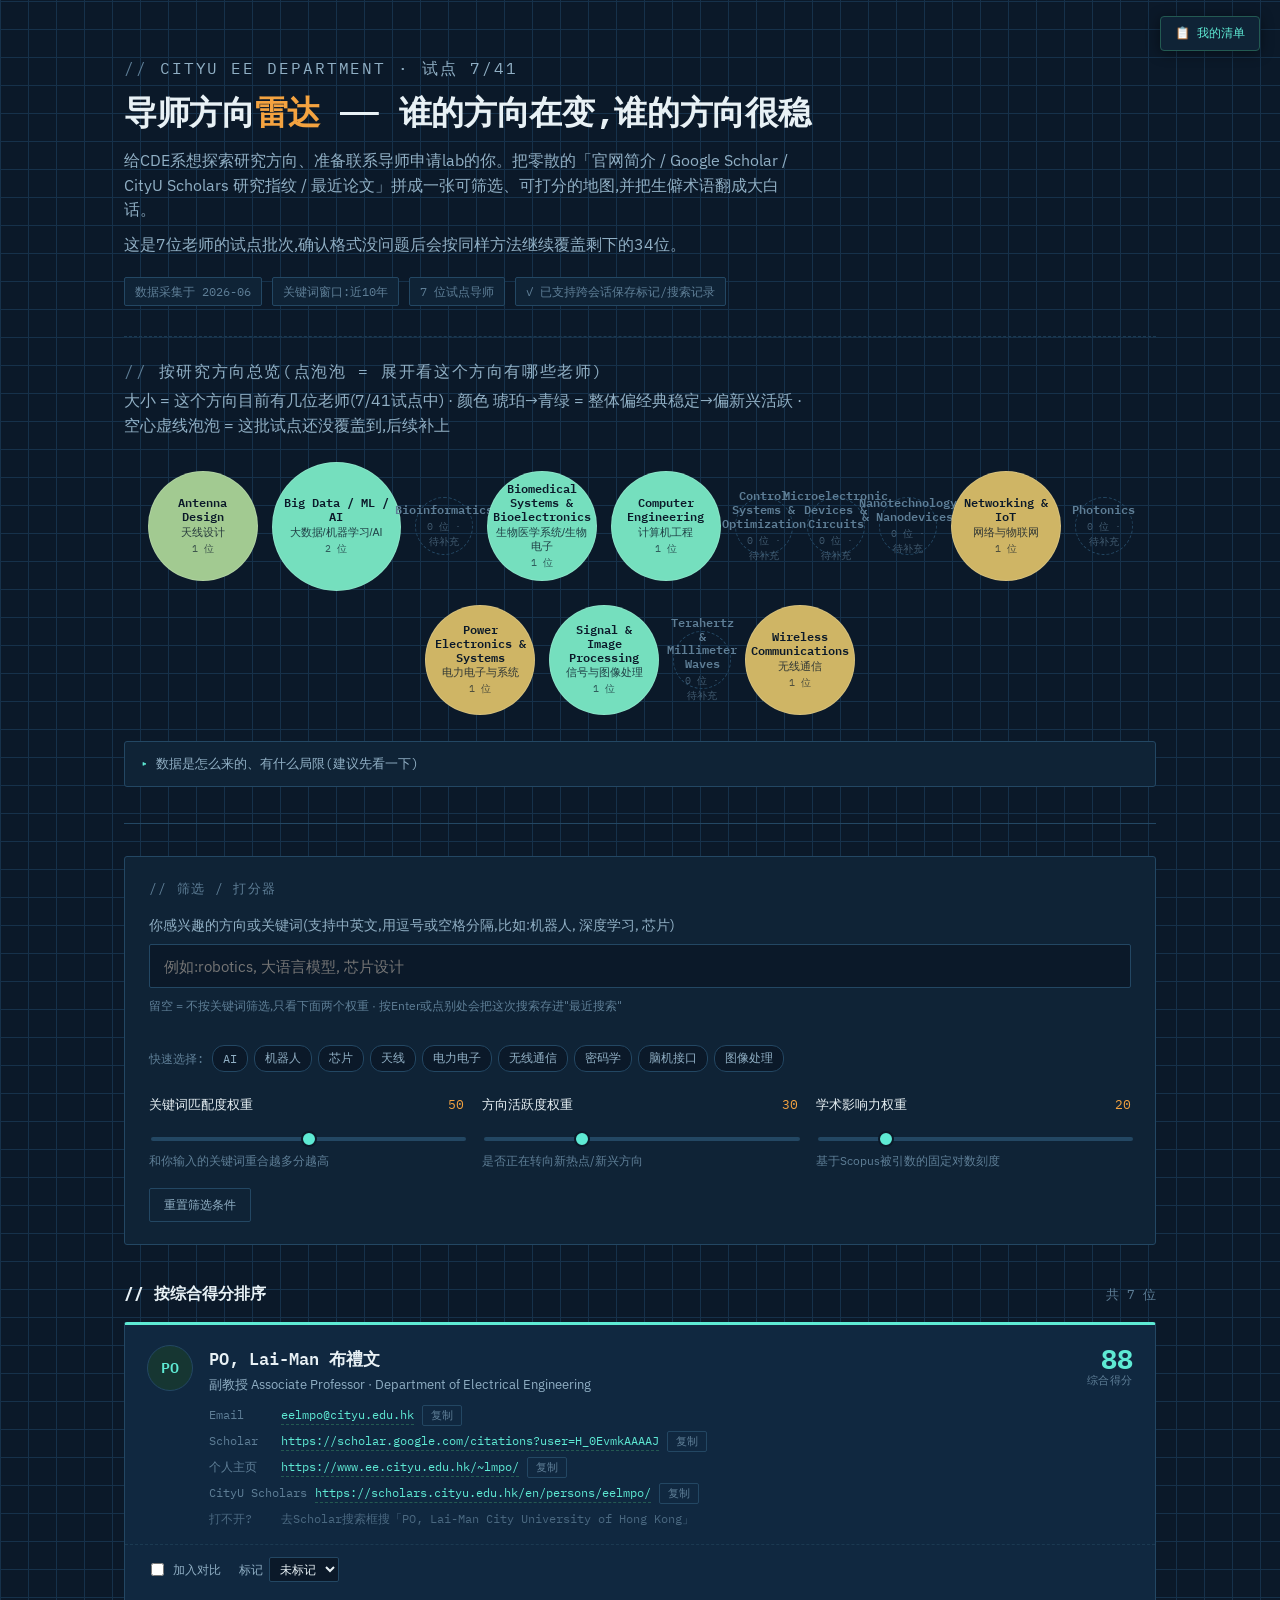
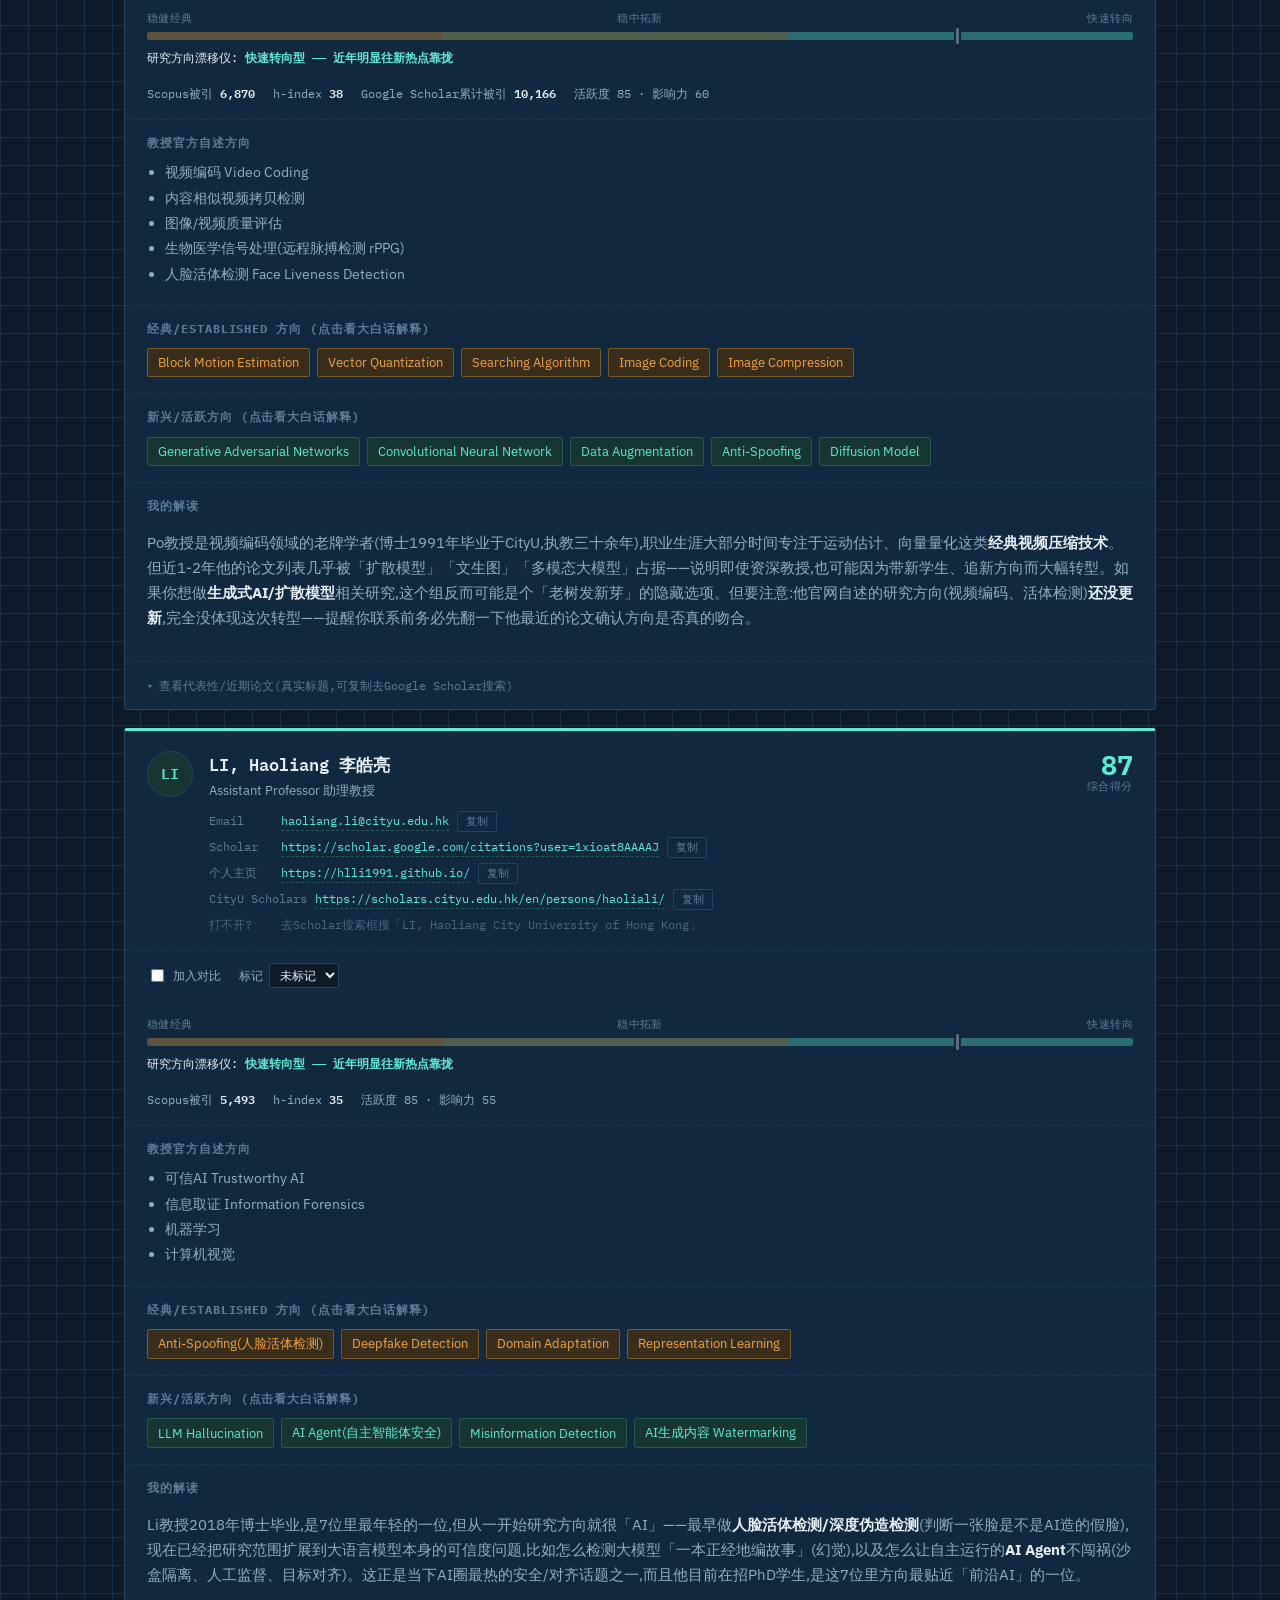
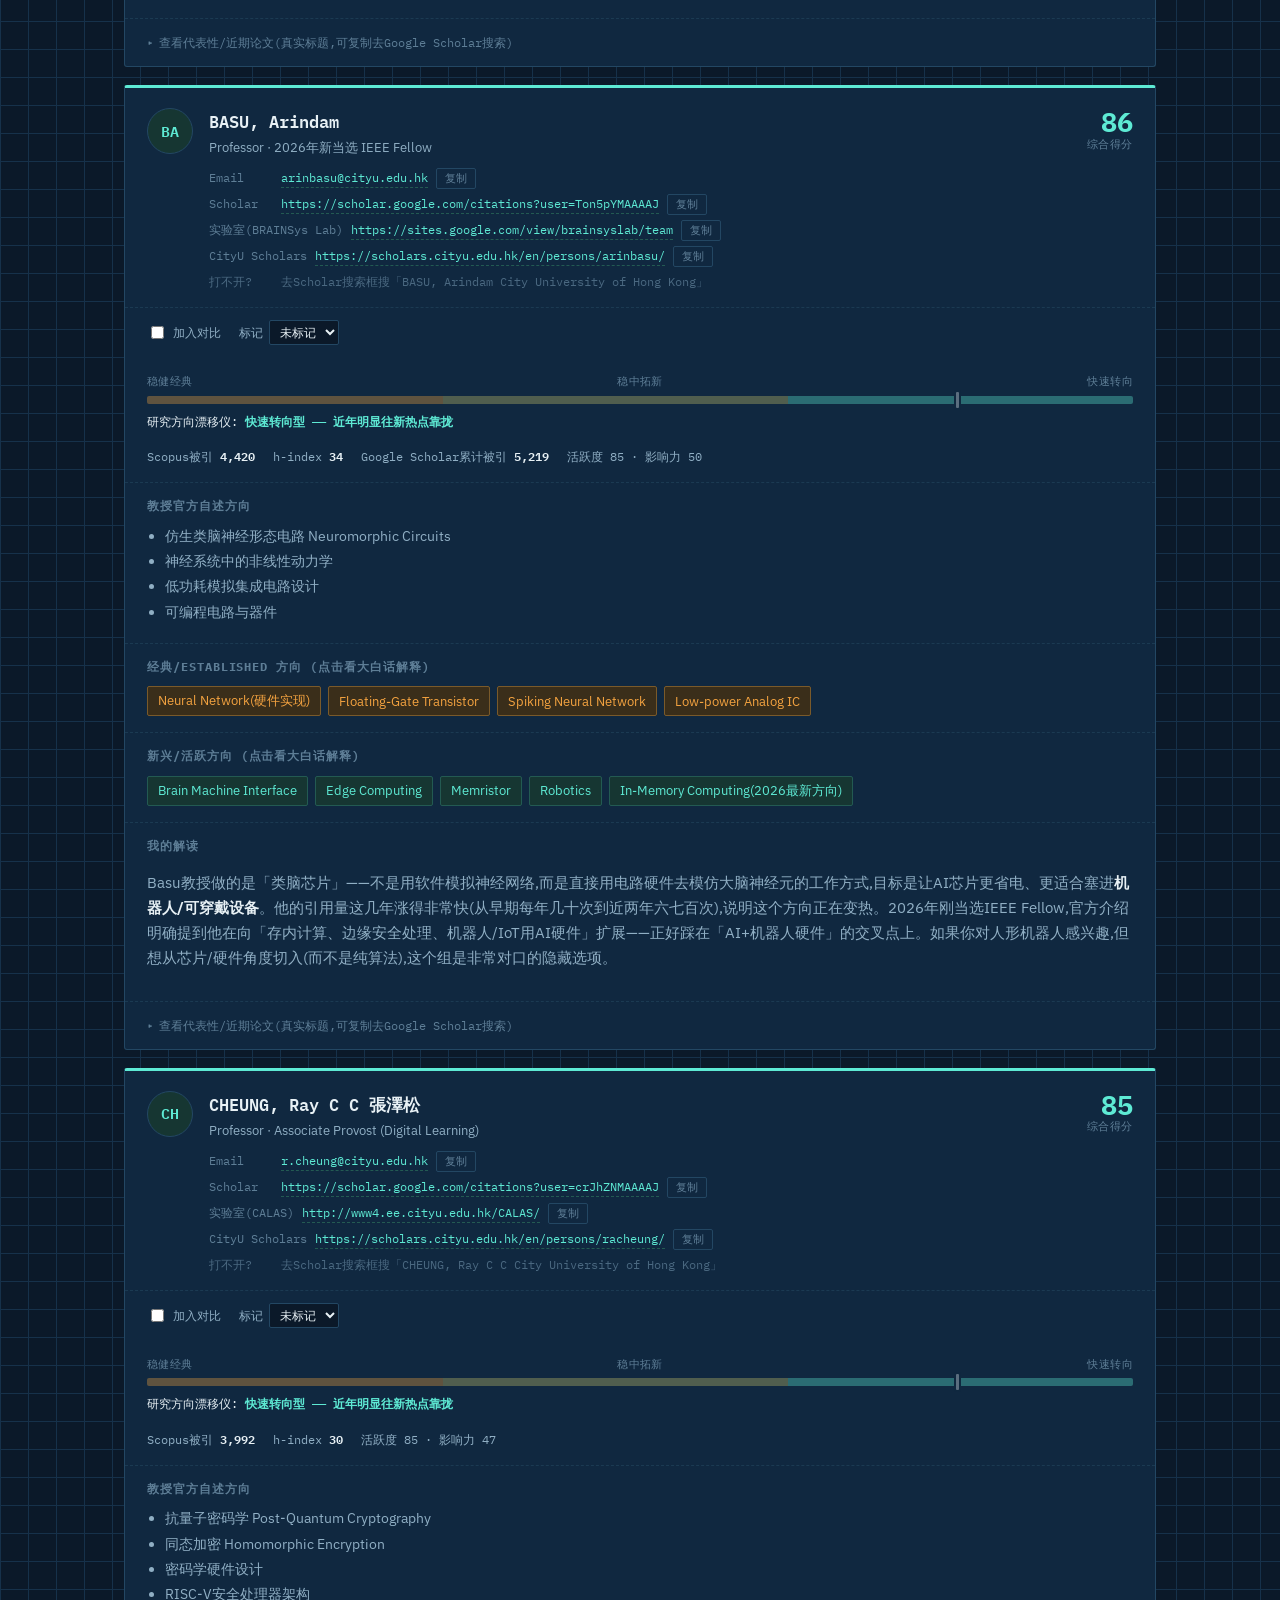
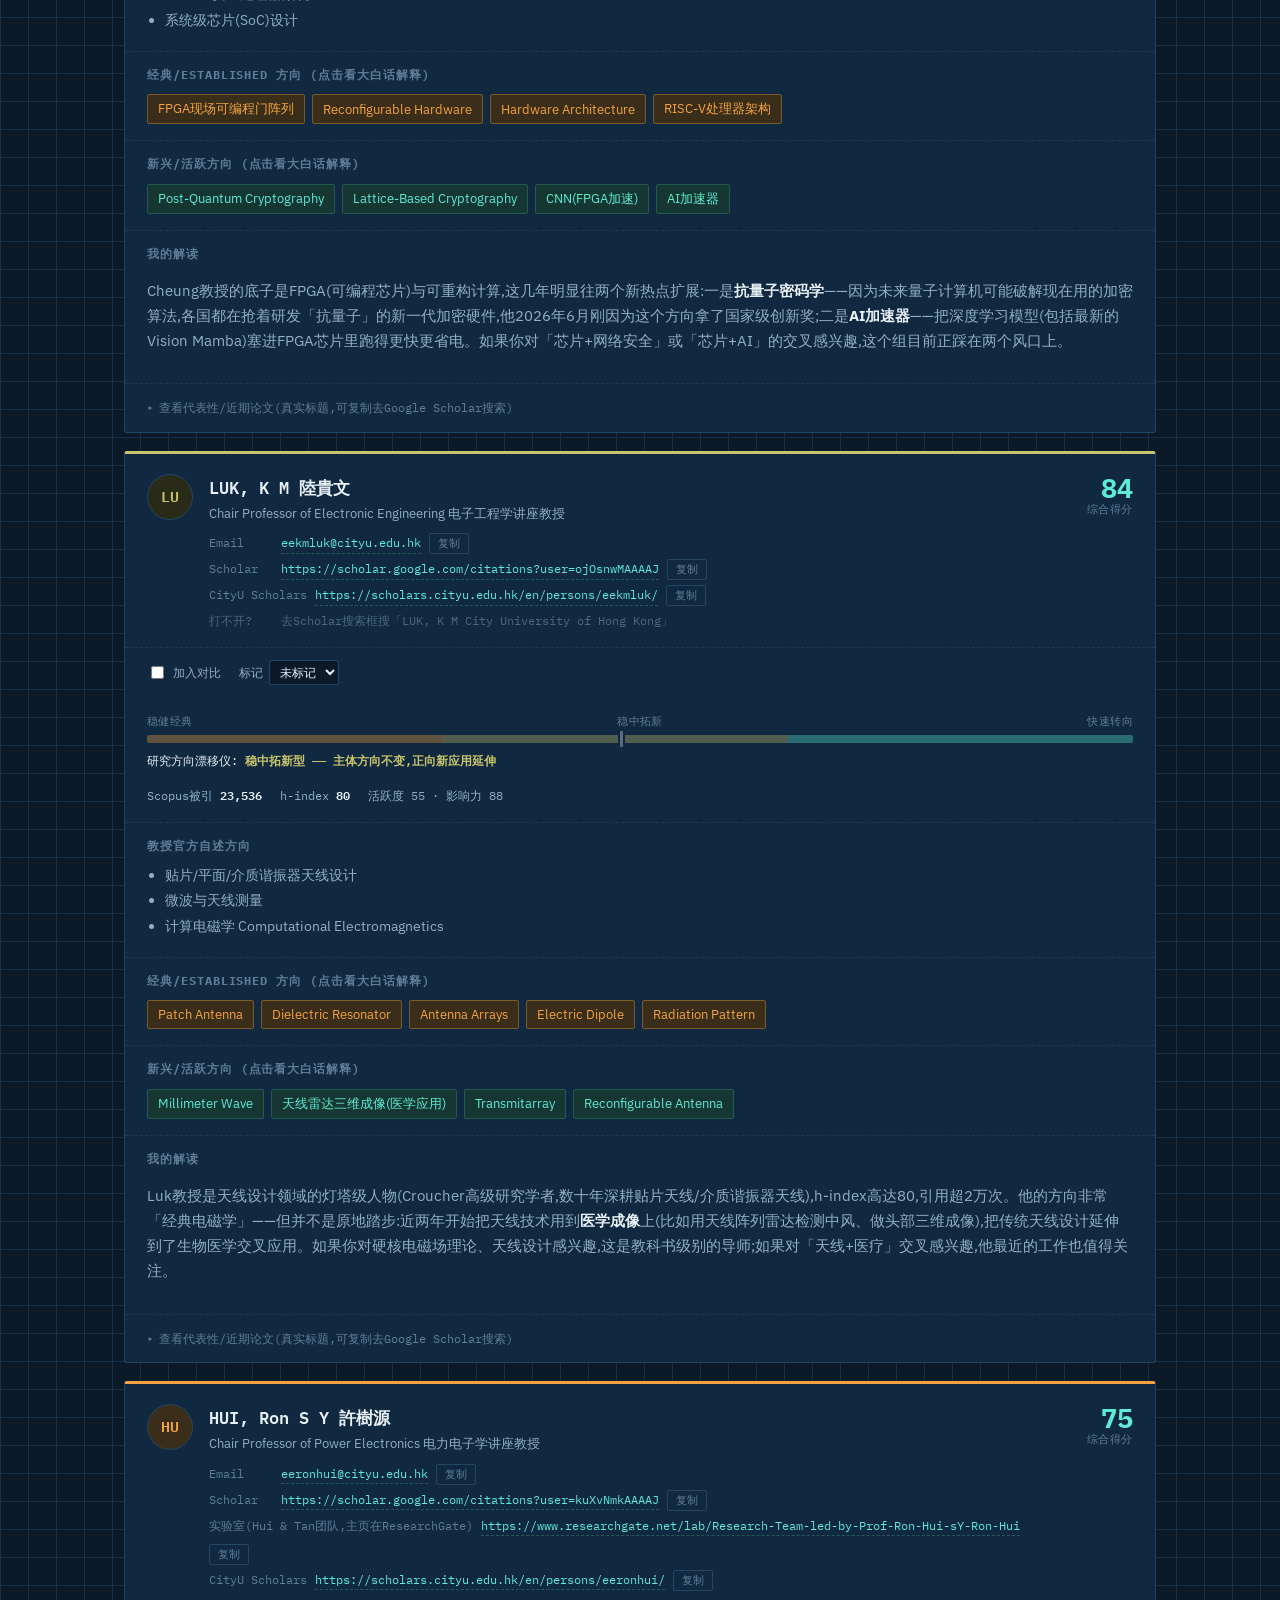
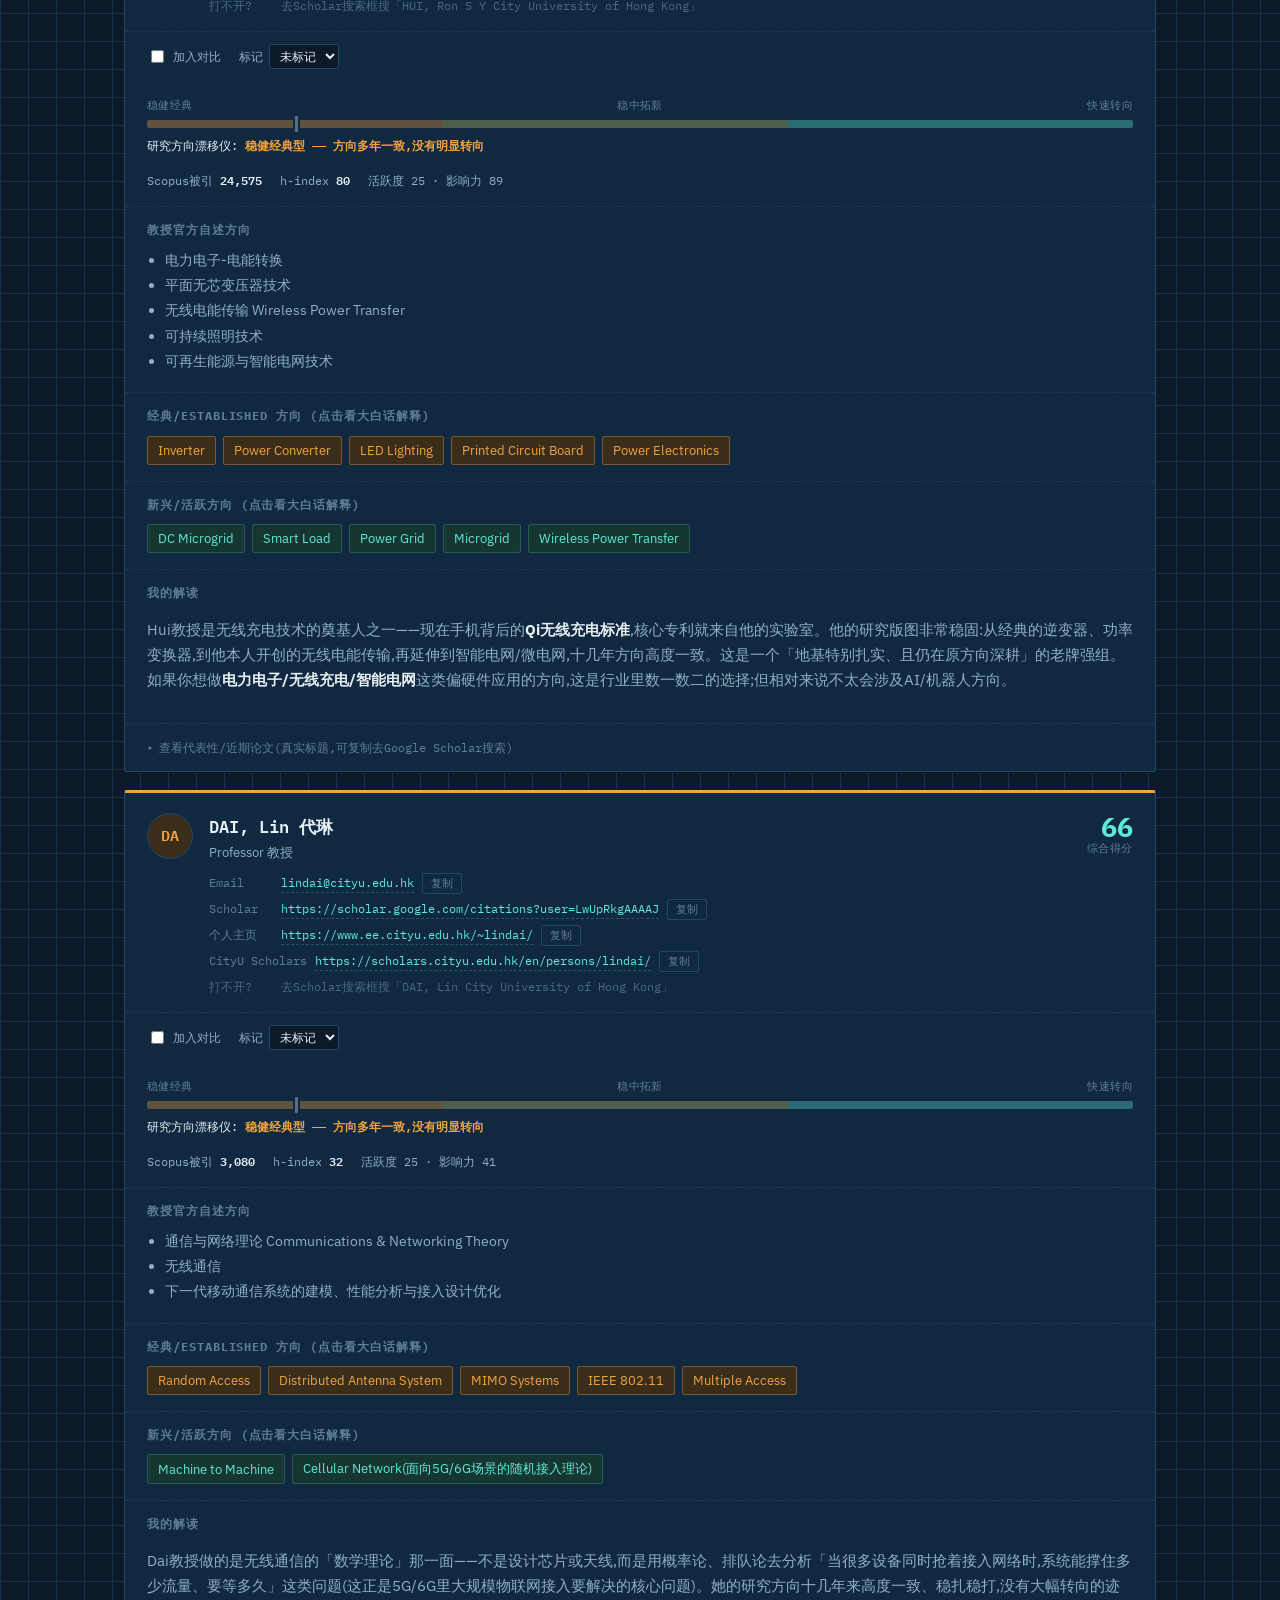
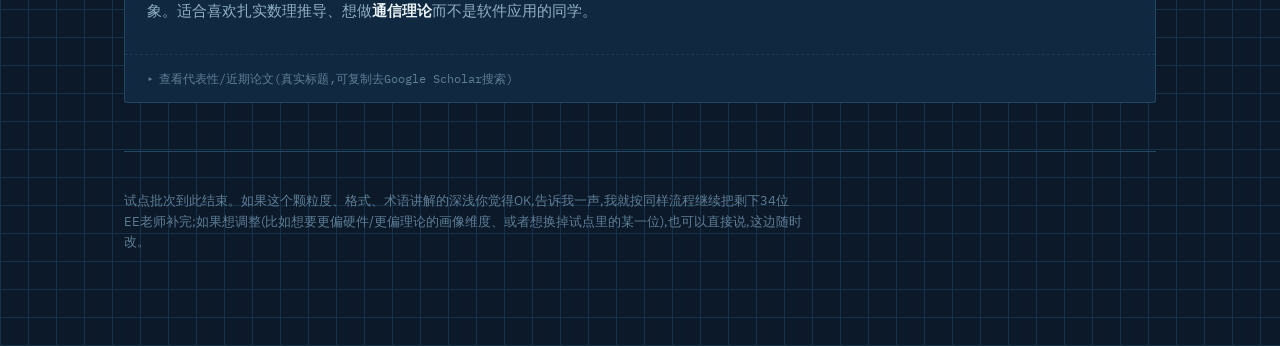
==== index.html @ 9981dcbc "Initial commit: Phase 1 - CDE Mentor Navigator Co-authored-by: Cursor <cursoragent@cursor.com>" ====
<!DOCTYPE html>
<html lang="zh-CN">
<head>
<meta charset="UTF-8">
<meta name="viewport" content="width=device-width, initial-scale=1.0">
<meta name="description" content="CityU EE 导师方向雷达 —— 帮CDE系学生筛选、对比、理解导师研究方向">
<title>CDE Mentor Navigator · CityU EE 导师方向雷达</title>
<link rel="preconnect" href="https://fonts.googleapis.com">
<link rel="preconnect" href="https://fonts.gstatic.com" crossorigin>
<link href="https://fonts.googleapis.com/css2?family=IBM+Plex+Mono:wght@400;500;600;700&family=IBM+Plex+Sans:wght@400;500;600;700&family=IBM+Plex+Sans+SC:wght@400;500;600;700&display=swap" rel="stylesheet">
<link rel="stylesheet" href="css/style.css">
</head>
<body>
<div class="wrap">

  <!-- HERO -->
  <div class="hero">
    <p class="eyebrow">CityU EE Department · 试点 7/41</p>
    <h1>导师方向<span class="accent">雷达</span> —— 谁的方向在变,谁的方向很稳</h1>
    <p>给CDE系想探索研究方向、准备联系导师申请lab的你。把零散的「官网简介 / Google Scholar / CityU Scholars 研究指纹 / 最近论文」拼成一张可筛选、可打分的地图,并把生僻术语翻成大白话。</p>
    <p>这是7位老师的试点批次,确认格式没问题后会按同样方法继续覆盖剩下的34位。</p>
    <div class="hero-meta">
      <span class="pill">数据采集于 2026-06</span>
      <span class="pill">关键词窗口:近10年</span>
      <span class="pill">7 位试点导师</span>
      <span class="pill" id="storageStatusNote">检测存储环境中…</span>
    </div>

    <!-- BUBBLE OVERVIEW -->
    <div class="bubble-section">
      <p class="panel-title" style="margin-bottom:4px;">按研究方向总览(点泡泡 = 展开看这个方向有哪些老师)</p>
      <p class="bubble-sub">大小 = 这个方向目前有几位老师(7/41试点中) · 颜色 琥珀→青绿 = 整体偏经典稳定→偏新兴活跃 · 空心虚线泡泡 = 这批试点还没覆盖到,后续补上</p>
      <div class="bubble-field" id="bubbleField"></div>
      <div class="theme-expand" id="themeExpand"></div>
    </div>

    <!-- METHODOLOGY -->
    <details class="methodology">
      <summary>数据是怎么来的、有什么局限(建议先看一下)</summary>
      <div class="m-body">
        <ul>
          <li><b>经典/新兴方向标签</b>来自 CityUHK Scholars(Pure系统 + Elsevier Fingerprint Engine)对每位老师<b>career-wide全部论文</b>做的关键词加权统计 —— 权重越高代表这个词在其学术生涯里出现得越频繁、越「经典」;权重低但仍出现、且能在<b>近1-2年论文标题</b>里对上的,我归类为「新兴/活跃方向」。这是<b>归纳估计</b>,不是逐年精确的发文频率曲线。</li>
          <li><b>「稳定经典型 / 稳中拓新型 / 快速转向型」</b>是我综合「自述研究方向 vs 指纹关键词 vs 最近论文标题」三者是否吻合做出的<b>定性判断</b>,不是某个精确算出来的分数。</li>
          <li><b>学术影响力分数</b>基于 Scopus 累计被引用次数,换算成<b>固定对数刻度</b>的0-100分(地板500次引用、天花板4万次引用)—— 这是文献计量学处理引用数这种贫富差距悬殊数据的常见做法,好处是以后加更多老师进来,同一个人的这个分数不会跟着变动。</li>
          <li><b>匹配度分数</b>基于你输入的关键词和每位老师的研究标签做文本匹配,纯粹是给你探索用的工具,不代表老师本人是否愿意带你。</li>
          <li><b>顶部研究方向气泡</b>用的是CityU EE官网自己划分的14个研究主题大类,泡泡里的人数是当前7人试点批次里属于这个方向的老师数量,会随着我覆盖更多老师持续更新。</li>
          <li><b>"已联系/感兴趣/放弃"标记和搜索历史</b>存在你浏览器的 localStorage 里,只有你自己能看到。如果你清除了浏览器数据,这些标记会消失。</li>
          <li>联系导师前,务必自己再翻一下对方最近1-2年的论文/Google Scholar主页确认——教授官网自述的「研究方向」有时候更新不及时(下面PO教授的案例就是个例子)。</li>
          <li>Google Scholar的个人主页链接偶尔会被Google自己的风控拦截显示404(不是我数据错了),打不开的话直接去Google Scholar搜索框搜老师的英文全名+City University of Hong Kong,基本不会失败。</li>
        </ul>
      </div>
    </details>
  </div>

  <!-- FILTER PANEL -->
  <div class="panel">
    <p class="panel-title">筛选 / 打分器</p>

    <div class="tag-input-row">
      <label for="interestInput">你感兴趣的方向或关键词(支持中英文,用逗号或空格分隔,比如:机器人, 深度学习, 芯片)</label>
      <input id="interestInput" type="text" placeholder="例如:robotics, 大语言模型, 芯片设计">
      <div class="input-hint">留空 = 不按关键词筛选,只看下面两个权重 · 按Enter或点别处会把这次搜索存进"最近搜索"</div>
      <div class="active-tags" id="activeTags"></div>
    </div>

    <div class="quick-row">
      <span class="quick-label">快速选择:</span>
      <div class="quick-chips" id="presetChips"></div>
    </div>
    <div class="quick-row" id="historyRow" style="display:none;">
      <span class="quick-label">最近搜索:</span>
      <div class="quick-chips" id="historyChips"></div>
    </div>

    <div class="sliders">
      <div class="slider-block">
        <label>关键词匹配度权重 <span class="val" id="wMatchVal">50</span></label>
        <input type="range" id="wMatch" min="0" max="100" value="50">
        <div class="slider-sub">和你输入的关键词重合越多分越高</div>
      </div>
      <div class="slider-block">
        <label>方向活跃度权重 <span class="val" id="wTrendVal">30</span></label>
        <input type="range" id="wTrend" min="0" max="100" value="30">
        <div class="slider-sub">是否正在转向新热点/新兴方向</div>
      </div>
      <div class="slider-block">
        <label>学术影响力权重 <span class="val" id="wImpactVal">20</span></label>
        <input type="range" id="wImpact" min="0" max="100" value="20">
        <div class="slider-sub">基于Scopus被引数的固定对数刻度</div>
      </div>
    </div>

    <button class="reset-btn" id="resetBtn" type="button">重置筛选条件</button>
  </div>

  <!-- RESULTS -->
  <div class="results-head">
    <h2 style="font-family:var(--mono);font-size:1rem;margin:0;color:var(--ink);">// 按综合得分排序</h2>
    <span class="results-count" id="resultsCount"></span>
  </div>

  <div class="grid" id="cardGrid"></div>

  <footer>
    <p>试点批次到此结束。如果这个颗粒度、格式、术语讲解的深浅你觉得OK,告诉我一声,我就按同样流程继续把剩下34位EE老师补完;如果想调整(比如想要更偏硬件/更偏理论的画像维度、或者想换掉试点里的某一位),也可以直接说,这边随时改。</p>
  </footer>

</div>

<!-- FLOATING BUTTONS -->
<button id="myListBtn" class="fab fab-mylist" type="button">📋 我的清单</button>
<button id="backToTopBtn" class="fab fab-top" type="button" title="回到顶部" aria-label="回到顶部">↑</button>

<!-- COMPARE BAR -->
<div class="compare-bar" id="compareBar">
  <div class="compare-bar-inner">
    <div class="compare-chips" id="compareChips"></div>
    <span id="compareCountText">已选 0/3</span>
    <button class="compare-view-btn" id="compareViewBtn" type="button" disabled>查看对比 →</button>
  </div>
</div>

<!-- COMPARE OVERLAY -->
<div class="overlay" id="compareOverlay">
  <div class="overlay-panel">
    <div class="overlay-head">
      <h3>// 老师对比</h3>
      <button class="overlay-close" data-close="compareOverlay" type="button">✕ 关闭</button>
    </div>
    <div class="compare-table-wrap" id="compareTableWrap"></div>
  </div>
</div>

<!-- MY LIST OVERLAY -->
<div class="overlay" id="myListOverlay">
  <div class="overlay-panel">
    <div class="overlay-head">
      <h3>// 我的清单</h3>
      <button class="overlay-close" data-close="myListOverlay" type="button">✕ 关闭</button>
    </div>
    <div id="myListContent"></div>
    <button class="reset-btn" id="clearStatusBtn" type="button" style="margin-top:6px;">清空所有标记</button>
  </div>
</div>

<script src="js/app.js"></script>
</body>
</html>
---- css/style.css ----
:root {
  --bg: #0B1929;
  --bg-panel: #0F2336;
  --bg-card: #102840;
  --bg-card-hi: #143049;
  --grid: #16314A;
  --line: #234763;
  --line-soft: #1B3A52;
  --ink: #E8F1F5;
  --ink-dim: #90AFC4;
  --ink-faint: #5E7E96;
  --amber: #F4A340;
  --amber-soft: #3A2E1A;
  --amber-line: #7A5A2A;
  --teal: #5EEAD4;
  --teal-soft: #163632;
  --teal-line: #235A52;
  --mono: 'IBM Plex Mono', ui-monospace, monospace;
  --sans: 'IBM Plex Sans', 'IBM Plex Sans SC', -apple-system, sans-serif;
}

* { box-sizing: border-box; }

html, body {
  margin: 0;
  padding: 0;
}

body {
  background-color: var(--bg);
  background-image:
    repeating-linear-gradient(0deg, var(--grid) 0px, var(--grid) 1px, transparent 1px, transparent 28px),
    repeating-linear-gradient(90deg, var(--grid) 0px, var(--grid) 1px, transparent 1px, transparent 28px);
  color: var(--ink);
  font-family: var(--sans);
  line-height: 1.55;
  -webkit-font-smoothing: antialiased;
  padding: 0 0 80px;
}

a {
  color: var(--teal);
  text-decoration: none;
  border-bottom: 1px solid var(--teal-line);
}

a:hover { border-bottom-color: var(--teal); }

.wrap {
  max-width: 1080px;
  margin: 0 auto;
  padding: 0 24px;
}

/* ---------- HERO ---------- */
.hero {
  padding: 56px 0 36px;
  border-bottom: 1px solid var(--line);
}

.eyebrow {
  font-family: var(--mono);
  font-size: .78rem;
  letter-spacing: .12em;
  color: var(--teal);
  text-transform: uppercase;
  margin: 0 0 14px;
}

.eyebrow::before {
  content: "// ";
  color: var(--ink-faint);
}

h1 {
  font-family: var(--mono);
  font-weight: 600;
  font-size: 2.05rem;
  line-height: 1.25;
  margin: 0 0 16px;
  letter-spacing: -.01em;
  color: var(--ink);
}

h1 .accent { color: var(--amber); }

.hero p {
  font-size: 1rem;
  color: var(--ink-dim);
  max-width: 680px;
  margin: 0 0 10px;
}

.hero-meta {
  margin-top: 20px;
  display: flex;
  gap: 10px;
  flex-wrap: wrap;
  font-family: var(--mono);
  font-size: .78rem;
  color: var(--ink-faint);
}

.pill {
  border: 1px solid var(--line);
  padding: 4px 10px;
  border-radius: 2px;
  background: var(--bg-panel);
}

details.methodology {
  margin-top: 22px;
  border: 1px solid var(--line);
  background: var(--bg-panel);
  border-radius: 3px;
}

details.methodology summary {
  cursor: pointer;
  padding: 12px 16px;
  font-family: var(--mono);
  font-size: .82rem;
  color: var(--ink-dim);
  list-style: none;
  display: flex;
  align-items: center;
  gap: 8px;
}

details.methodology summary::-webkit-details-marker { display: none; }

details.methodology summary::before {
  content: "▸";
  color: var(--teal);
  transition: transform .15s;
}

details.methodology[open] summary::before { transform: rotate(90deg); }

details.methodology .m-body {
  padding: 0 16px 16px;
  font-size: .88rem;
  color: var(--ink-dim);
}

details.methodology .m-body ul {
  margin: 8px 0 0;
  padding-left: 20px;
}

details.methodology .m-body li { margin-bottom: 6px; }

details.methodology .m-body code {
  font-family: var(--mono);
  color: var(--teal);
  background: transparent;
}

/* ---------- BUBBLE OVERVIEW ---------- */
.bubble-section {
  margin-top: 30px;
  padding-top: 22px;
  border-top: 1px dashed var(--line-soft);
}

.bubble-sub {
  font-size: .78rem;
  color: var(--ink-faint);
  margin: 0 0 18px;
}

.bubble-field {
  display: flex;
  flex-wrap: wrap;
  align-items: center;
  justify-content: center;
  gap: 14px;
  padding: 14px 0 4px;
}

.bubble {
  border-radius: 50%;
  display: flex;
  flex-direction: column;
  align-items: center;
  justify-content: center;
  text-align: center;
  cursor: pointer;
  flex: none;
  border: 1px solid rgba(255,255,255,.15);
  transition: transform .12s ease;
  padding: 6px;
}

.bubble:hover { transform: scale(1.06); }

.bubble:focus-visible {
  outline: 2px solid var(--ink);
  outline-offset: 3px;
}

.bubble .bname-en {
  font-family: var(--mono);
  font-weight: 600;
  font-size: .72rem;
  color: #0B1929;
  line-height: 1.2;
}

.bubble .bname-zh {
  font-size: .66rem;
  color: #0B1929;
  opacity: .8;
  margin-top: 2px;
}

.bubble .bcount {
  font-family: var(--mono);
  font-size: .62rem;
  color: #0B1929;
  opacity: .65;
  margin-top: 2px;
}

.bubble.ghost {
  background: transparent !important;
  border: 1px dashed var(--line);
  cursor: default;
}

.bubble.ghost .bname-en { color: var(--ink-faint); }
.bubble.ghost .bname-zh { color: var(--ink-faint); opacity: .8; }
.bubble.ghost .bcount { color: var(--ink-faint); }
.bubble.ghost:hover { transform: none; }
.bubble.expanded {
  outline: 2px solid var(--ink);
  outline-offset: 2px;
}

.theme-expand { margin-top: 14px; }

.theme-expand-inner {
  border: 1px solid var(--line);
  background: var(--bg-panel);
  border-radius: 3px;
  padding: 14px 16px;
}

.theme-expand h5 {
  margin: 0 0 10px;
  font-family: var(--mono);
  font-size: .76rem;
  color: var(--ink-faint);
  text-transform: uppercase;
  letter-spacing: .04em;
}

.name-chip {
  font-family: var(--mono);
  font-size: .82rem;
  background: var(--bg);
  border: 1px solid var(--teal-line);
  color: var(--teal);
  padding: 6px 12px;
  border-radius: 2px;
  cursor: pointer;
  margin: 0 6px 6px 0;
}

.name-chip:hover { filter: brightness(1.2); }

/* ---------- FILTER PANEL ---------- */
.panel {
  margin-top: 32px;
  border: 1px solid var(--line);
  background: var(--bg-panel);
  border-radius: 3px;
  padding: 22px 24px;
}

.panel-title {
  font-family: var(--mono);
  font-size: .8rem;
  letter-spacing: .1em;
  color: var(--ink-faint);
  text-transform: uppercase;
  margin: 0 0 16px;
}

.panel-title::before {
  content: "// ";
  color: var(--ink-faint);
}

.tag-input-row {
  display: flex;
  flex-direction: column;
  gap: 8px;
  margin-bottom: 14px;
}

.tag-input-row label {
  font-size: .85rem;
  color: var(--ink-dim);
}

input#interestInput {
  width: 100%;
  padding: 11px 14px;
  background: var(--bg);
  border: 1px solid var(--line);
  color: var(--ink);
  font-family: var(--sans);
  font-size: .95rem;
  border-radius: 2px;
  outline: none;
}

input#interestInput:focus { border-color: var(--teal); }

.input-hint {
  font-size: .78rem;
  color: var(--ink-faint);
}

.active-tags {
  display: flex;
  gap: 6px;
  flex-wrap: wrap;
  margin-top: 8px;
  min-height: 0;
}

.active-tags span {
  font-family: var(--mono);
  font-size: .76rem;
  background: var(--teal-soft);
  border: 1px solid var(--teal-line);
  color: var(--teal);
  padding: 3px 9px;
  border-radius: 2px;
}

.quick-row {
  display: flex;
  align-items: flex-start;
  gap: 8px;
  flex-wrap: wrap;
  margin-top: 10px;
}

.quick-label {
  font-family: var(--mono);
  font-size: .72rem;
  color: var(--ink-faint);
  flex: none;
  padding-top: 5px;
}

.quick-chips {
  display: flex;
  gap: 6px;
  flex-wrap: wrap;
}

.quick-chip {
  font-family: var(--mono);
  font-size: .74rem;
  background: var(--bg);
  border: 1px solid var(--line);
  color: var(--ink-dim);
  padding: 4px 10px;
  border-radius: 12px;
  cursor: pointer;
}

.quick-chip:hover {
  border-color: var(--teal);
  color: var(--teal);
}

.quick-chip.active {
  border-color: var(--teal);
  color: var(--teal);
  background: var(--teal-soft);
}

.sliders {
  display: grid;
  grid-template-columns: 1fr;
  gap: 18px;
  margin-top: 22px;
}

@media(min-width:720px) {
  .sliders { grid-template-columns: 1fr 1fr 1fr; }
}

.slider-block label {
  display: flex;
  justify-content: space-between;
  font-size: .84rem;
  color: var(--ink);
  margin-bottom: 8px;
  font-family: var(--mono);
}

.slider-block label .val { color: var(--amber); }

input[type=range] {
  width: 100%;
  -webkit-appearance: none;
  appearance: none;
  height: 4px;
  background: var(--line);
  border-radius: 2px;
  outline: none;
}

input[type=range]::-webkit-slider-thumb {
  -webkit-appearance: none;
  width: 16px;
  height: 16px;
  border-radius: 50%;
  background: var(--teal);
  cursor: pointer;
  border: 2px solid var(--bg);
}

input[type=range]::-moz-range-thumb {
  width: 16px;
  height: 16px;
  border-radius: 50%;
  background: var(--teal);
  cursor: pointer;
  border: 2px solid var(--bg);
}

.slider-sub {
  font-size: .74rem;
  color: var(--ink-faint);
  margin-top: 4px;
}

.reset-btn {
  margin-top: 18px;
  font-family: var(--mono);
  font-size: .78rem;
  background: none;
  border: 1px solid var(--line);
  color: var(--ink-dim);
  padding: 7px 14px;
  border-radius: 2px;
  cursor: pointer;
}

.reset-btn:hover {
  border-color: var(--ink-dim);
  color: var(--ink);
}

.reset-btn:focus-visible,
button:focus-visible,
input:focus-visible,
select:focus-visible {
  outline: 2px solid var(--teal);
  outline-offset: 2px;
}

/* ---------- RESULTS ---------- */
.results-head {
  display: flex;
  justify-content: space-between;
  align-items: baseline;
  margin: 36px 0 16px;
  flex-wrap: wrap;
  gap: 8px;
}

.results-count {
  font-family: var(--mono);
  font-size: .8rem;
  color: var(--ink-faint);
}

.grid {
  display: grid;
  grid-template-columns: 1fr;
  gap: 18px;
}

.card {
  border: 1px solid var(--line);
  background: var(--bg-card);
  border-radius: 3px;
  overflow: hidden;
  border-top: 3px solid var(--ink-faint);
}

.card.tier-stable { border-top-color: var(--amber); }
.card.tier-evolve { border-top-color: #C9C36B; }
.card.tier-pivot { border-top-color: var(--teal); }

.card.flash {
  outline: 2px solid var(--teal);
  outline-offset: 2px;
  animation: flashPulse 1.3s ease;
}

@keyframes flashPulse {
  0% { box-shadow: 0 0 0 0 rgba(94,234,212,.55); }
  100% { box-shadow: 0 0 0 16px rgba(94,234,212,0); }
}

@media (prefers-reduced-motion: reduce) {
  .card.flash { animation: none; }
}

.card-head {
  display: flex;
  gap: 16px;
  padding: 20px 22px 16px;
  align-items: flex-start;
  flex-wrap: wrap;
}

.avatar {
  width: 46px;
  height: 46px;
  border-radius: 50%;
  display: flex;
  align-items: center;
  justify-content: center;
  flex: none;
  font-family: var(--mono);
  font-weight: 600;
  font-size: .95rem;
  border: 1px solid var(--line);
}

.tier-stable .avatar {
  background: var(--amber-soft);
  color: var(--amber);
}

.tier-evolve .avatar {
  background: #2A2A18;
  color: #C9C36B;
}

.tier-pivot .avatar {
  background: var(--teal-soft);
  color: var(--teal);
}

.head-text {
  flex: 1;
  min-width: 200px;
}

.head-text h3 {
  margin: 0 0 2px;
  font-size: 1.08rem;
  font-family: var(--mono);
  font-weight: 600;
  color: var(--ink);
}

.head-text .role {
  font-size: .84rem;
  color: var(--ink-dim);
  margin-bottom: 10px;
}

.contact-list {
  display: flex;
  flex-direction: column;
  gap: 5px;
}

.contact-row {
  display: flex;
  align-items: baseline;
  gap: 8px;
  flex-wrap: wrap;
  font-size: .78rem;
}

.contact-label {
  font-family: var(--mono);
  color: var(--ink-faint);
  min-width: 64px;
  flex: none;
}

.contact-value {
  font-family: var(--mono);
  color: var(--teal);
  border-bottom: 1px dashed var(--teal-line);
  user-select: all;
  word-break: break-all;
  cursor: text;
}

.copy-btn {
  font-family: var(--mono);
  font-size: .68rem;
  background: none;
  border: 1px solid var(--line);
  color: var(--ink-faint);
  padding: 2px 8px;
  border-radius: 2px;
  cursor: pointer;
  flex: none;
}

.copy-btn:hover {
  border-color: var(--teal);
  color: var(--teal);
}

.copy-btn.copied {
  border-color: var(--teal);
  color: var(--teal);
}

.score-badge {
  text-align: right;
  min-width: 84px;
}

.score-badge .num {
  font-family: var(--mono);
  font-size: 1.7rem;
  font-weight: 700;
  color: var(--teal);
  line-height: 1;
}

.score-badge .lbl {
  font-size: .7rem;
  color: var(--ink-faint);
  font-family: var(--mono);
  text-transform: uppercase;
  letter-spacing: .05em;
}

.status-flag {
  margin-top: 8px;
  font-family: var(--mono);
  font-size: .64rem;
  padding: 3px 8px;
  border-radius: 10px;
  display: inline-block;
}

.status-flag.status-contacted {
  background: #16323F;
  color: var(--teal);
  border: 1px solid var(--teal-line);
}

.status-flag.status-interested {
  background: var(--amber-soft);
  color: var(--amber);
  border: 1px solid var(--amber-line);
}

.status-flag.status-dropped {
  background: #262626;
  color: var(--ink-faint);
  border: 1px solid var(--line);
}

.card-controls-row {
  display: flex;
  gap: 18px;
  padding: 0 22px 14px;
  flex-wrap: wrap;
  font-size: .78rem;
  color: var(--ink-dim);
  align-items: center;
  border-top: 1px dashed var(--line-soft);
  padding-top: 12px;
}

.ctrl-compare {
  display: flex;
  align-items: center;
  gap: 6px;
  cursor: pointer;
}

.ctrl-compare input { accent-color: var(--teal); }

.ctrl-status {
  display: flex;
  align-items: center;
  gap: 6px;
}

.status-select {
  background: var(--bg);
  border: 1px solid var(--line);
  color: var(--ink);
  font-family: var(--mono);
  font-size: .76rem;
  padding: 3px 6px;
  border-radius: 2px;
}

/* drift gauge - signature element */
.gauge-wrap { padding: 14px 22px 16px; }

.gauge-label-row {
  display: flex;
  justify-content: space-between;
  font-family: var(--mono);
  font-size: .7rem;
  color: var(--ink-faint);
  margin-bottom: 5px;
  text-transform: uppercase;
  letter-spacing: .04em;
}

.gauge {
  position: relative;
  height: 8px;
  border-radius: 2px;
  background: linear-gradient(90deg, var(--amber) 0%, var(--amber) 30%, #C9C36B 30%, #C9C36B 65%, var(--teal) 65%, var(--teal) 100%);
  opacity: .35;
}

.gauge .marker {
  position: absolute;
  top: -4px;
  width: 3px;
  height: 16px;
  background: var(--ink);
  border-radius: 1px;
  box-shadow: 0 0 0 2px var(--bg-card);
}

.gauge-tier-text {
  font-family: var(--mono);
  font-size: .78rem;
  margin-top: 8px;
  color: var(--ink);
}

.gauge-tier-text b { font-weight: 600; }

.tier-stable .gauge-tier-text b { color: var(--amber); }
.tier-evolve .gauge-tier-text b { color: #C9C36B; }
.tier-pivot .gauge-tier-text b { color: var(--teal); }

.stats-row {
  display: flex;
  gap: 18px;
  padding: 0 22px 16px;
  flex-wrap: wrap;
  font-family: var(--mono);
  font-size: .78rem;
  color: var(--ink-dim);
}

.stats-row span b {
  color: var(--ink);
  font-weight: 600;
}

.section-block {
  padding: 0 22px 16px;
  border-top: 1px dashed var(--line-soft);
  padding-top: 14px;
}

.section-block h4 {
  margin: 0 0 10px;
  font-family: var(--mono);
  font-size: .74rem;
  letter-spacing: .08em;
  text-transform: uppercase;
  color: var(--ink-faint);
}

.chips {
  display: flex;
  gap: 7px;
  flex-wrap: wrap;
}

.chip {
  font-family: var(--sans);
  font-size: .82rem;
  border: 1px solid;
  padding: 5px 10px;
  border-radius: 2px;
  cursor: pointer;
  background: none;
  text-align: left;
}

.chip.classic {
  border-color: var(--amber-line);
  color: var(--amber);
  background: var(--amber-soft);
}

.chip.emerging {
  border-color: var(--teal-line);
  color: var(--teal);
  background: var(--teal-soft);
}

.chip:hover { filter: brightness(1.25); }

.mini-chip {
  display: inline-block;
  font-size: .72rem;
  border: 1px solid;
  padding: 2px 7px;
  border-radius: 2px;
  margin: 2px 3px 2px 0;
}

.mini-chip.classic {
  border-color: var(--amber-line);
  color: var(--amber);
  background: var(--amber-soft);
}

.mini-chip.emerging {
  border-color: var(--teal-line);
  color: var(--teal);
  background: var(--teal-soft);
}

.glossary-box {
  margin-top: 10px;
  font-size: .85rem;
  color: var(--ink-dim);
  background: var(--bg);
  border: 1px solid var(--line-soft);
  border-radius: 2px;
  padding: 10px 12px;
  display: none;
}

.glossary-box.show { display: block; }

.glossary-box b { color: var(--ink); }

.declared-list {
  margin: 0;
  padding-left: 18px;
  color: var(--ink-dim);
  font-size: .86rem;
}

.declared-list li { margin-bottom: 4px; }

.narrative {
  font-size: .92rem;
  color: var(--ink-dim);
  line-height: 1.7;
}

.narrative b { color: var(--ink); }

details.more { border-top: 1px dashed var(--line-soft); }

details.more summary {
  cursor: pointer;
  padding: 14px 22px;
  font-family: var(--mono);
  font-size: .78rem;
  color: var(--ink-faint);
  list-style: none;
  display: flex;
  align-items: center;
  gap: 6px;
}

details.more summary::-webkit-details-marker { display: none; }

details.more summary::before {
  content: "▸";
  color: var(--ink-faint);
}

details.more[open] summary::before { transform: rotate(90deg); }

details.more .more-body {
  padding: 0 22px 18px;
  font-size: .84rem;
  color: var(--ink-dim);
}

details.more .recent-list {
  margin: 6px 0 0;
  padding-left: 18px;
}

details.more .recent-list li { margin-bottom: 5px; }

details.more .recent-list i { color: var(--ink-faint); font-style: normal; }

.paper-url {
  font-family: var(--mono);
  color: var(--teal);
  user-select: all;
  word-break: break-all;
}

.empty-state {
  text-align: center;
  padding: 48px 20px;
  color: var(--ink-faint);
  font-family: var(--mono);
  font-size: .9rem;
  border: 1px dashed var(--line);
  border-radius: 3px;
}

footer {
  margin-top: 48px;
  padding-top: 24px;
  border-top: 1px solid var(--line);
  font-size: .84rem;
  color: var(--ink-faint);
}

footer p { max-width: 680px; }

/* ---------- FLOATING BUTTONS ---------- */
.fab {
  position: fixed;
  border: 1px solid var(--line);
  background: var(--bg-panel);
  color: var(--ink);
  cursor: pointer;
  display: flex;
  align-items: center;
  justify-content: center;
  z-index: 70;
  box-shadow: 0 2px 14px rgba(0,0,0,.45);
  font-family: var(--mono);
}

.fab-top {
  width: 46px;
  height: 46px;
  border-radius: 50%;
  right: 20px;
  bottom: 20px;
  font-size: 1.15rem;
  opacity: 0;
  pointer-events: none;
  transition: opacity .2s;
}

.fab-top.show {
  opacity: 1;
  pointer-events: auto;
}

.fab-mylist {
  top: 16px;
  right: 20px;
  border-radius: 4px;
  padding: 8px 14px;
  font-size: .76rem;
  border-color: var(--teal-line);
  color: var(--teal);
}

.fab-mylist:hover { background: var(--teal-soft); }

/* ---------- COMPARE BAR ---------- */
.compare-bar {
  position: fixed;
  left: 0;
  right: 0;
  bottom: 0;
  background: var(--bg-panel);
  border-top: 1px solid var(--line);
  padding: 12px 20px;
  z-index: 65;
  display: none;
}

.compare-bar.show { display: block; }

.compare-bar-inner {
  max-width: 1080px;
  margin: 0 auto;
  display: flex;
  align-items: center;
  gap: 14px;
  flex-wrap: wrap;
}

.compare-chips {
  display: flex;
  gap: 8px;
  flex-wrap: wrap;
  flex: 1;
}

.compare-chip {
  font-family: var(--mono);
  font-size: .78rem;
  background: var(--bg);
  border: 1px solid var(--teal-line);
  color: var(--teal);
  padding: 4px 6px 4px 10px;
  border-radius: 12px;
  display: inline-flex;
  align-items: center;
  gap: 6px;
}

.compare-remove {
  background: none;
  border: none;
  color: var(--ink-faint);
  cursor: pointer;
  font-size: .85rem;
  padding: 0 2px;
}

.compare-remove:hover { color: var(--ink); }

#compareCountText {
  font-family: var(--mono);
  font-size: .78rem;
  color: var(--ink-faint);
  flex: none;
}

.compare-view-btn {
  font-family: var(--mono);
  font-size: .78rem;
  background: var(--teal-soft);
  border: 1px solid var(--teal-line);
  color: var(--teal);
  padding: 7px 16px;
  border-radius: 2px;
  cursor: pointer;
  flex: none;
}

.compare-view-btn:disabled {
  opacity: .4;
  cursor: not-allowed;
}

/* ---------- OVERLAYS ---------- */
.overlay {
  position: fixed;
  inset: 0;
  background: rgba(5,12,20,.78);
  z-index: 100;
  display: none;
  padding: 24px;
  overflow-y: auto;
}

.overlay.show {
  display: flex;
  align-items: flex-start;
  justify-content: center;
}

.overlay-panel {
  max-width: 960px;
  width: 100%;
  background: var(--bg-panel);
  border: 1px solid var(--line);
  border-radius: 4px;
  padding: 24px;
  margin-top: 30px;
}

.overlay-head {
  display: flex;
  justify-content: space-between;
  align-items: center;
  margin-bottom: 18px;
}

.overlay-head h3 {
  font-family: var(--mono);
  font-size: 1rem;
  margin: 0;
  color: var(--ink);
}

.overlay-close {
  font-family: var(--mono);
  font-size: .78rem;
  background: none;
  border: 1px solid var(--line);
  color: var(--ink-dim);
  padding: 6px 12px;
  border-radius: 2px;
  cursor: pointer;
}

.overlay-close:hover {
  border-color: var(--ink);
  color: var(--ink);
}

.compare-table-wrap { overflow-x: auto; }

table.compare-table {
  width: 100%;
  border-collapse: collapse;
  font-size: .84rem;
  table-layout: fixed;
}

table.compare-table th,
table.compare-table td {
  border: 1px solid var(--line-soft);
  padding: 10px 12px;
  vertical-align: top;
  text-align: left;
  word-break: break-word;
}

table.compare-table thead th {
  font-family: var(--mono);
  color: var(--ink);
  font-size: .82rem;
  background: var(--bg);
}

table.compare-table tbody th {
  font-family: var(--mono);
  color: var(--ink-faint);
  font-size: .7rem;
  text-transform: uppercase;
  letter-spacing: .04em;
  background: var(--bg);
  white-space: nowrap;
}

table.compare-table tbody td { color: var(--ink-dim); }

.mylist-group { margin-bottom: 18px; }

.mylist-group h4 {
  font-family: var(--mono);
  font-size: .8rem;
  color: var(--ink-faint);
  margin: 0 0 8px;
  text-transform: uppercase;
  letter-spacing: .05em;
}

.mylist-group ul {
  list-style: none;
  margin: 0;
  padding: 0;
  display: flex;
  flex-wrap: wrap;
  gap: 8px;
}

.mylist-name {
  font-family: var(--mono);
  font-size: .85rem;
  background: var(--bg);
  border: 1px solid var(--teal-line);
  color: var(--teal);
  padding: 6px 12px;
  border-radius: 2px;
  cursor: pointer;
}

.mylist-name:hover { filter: brightness(1.2); }

@media (prefers-reduced-motion: reduce) {
  * { transition: none !important; }
}
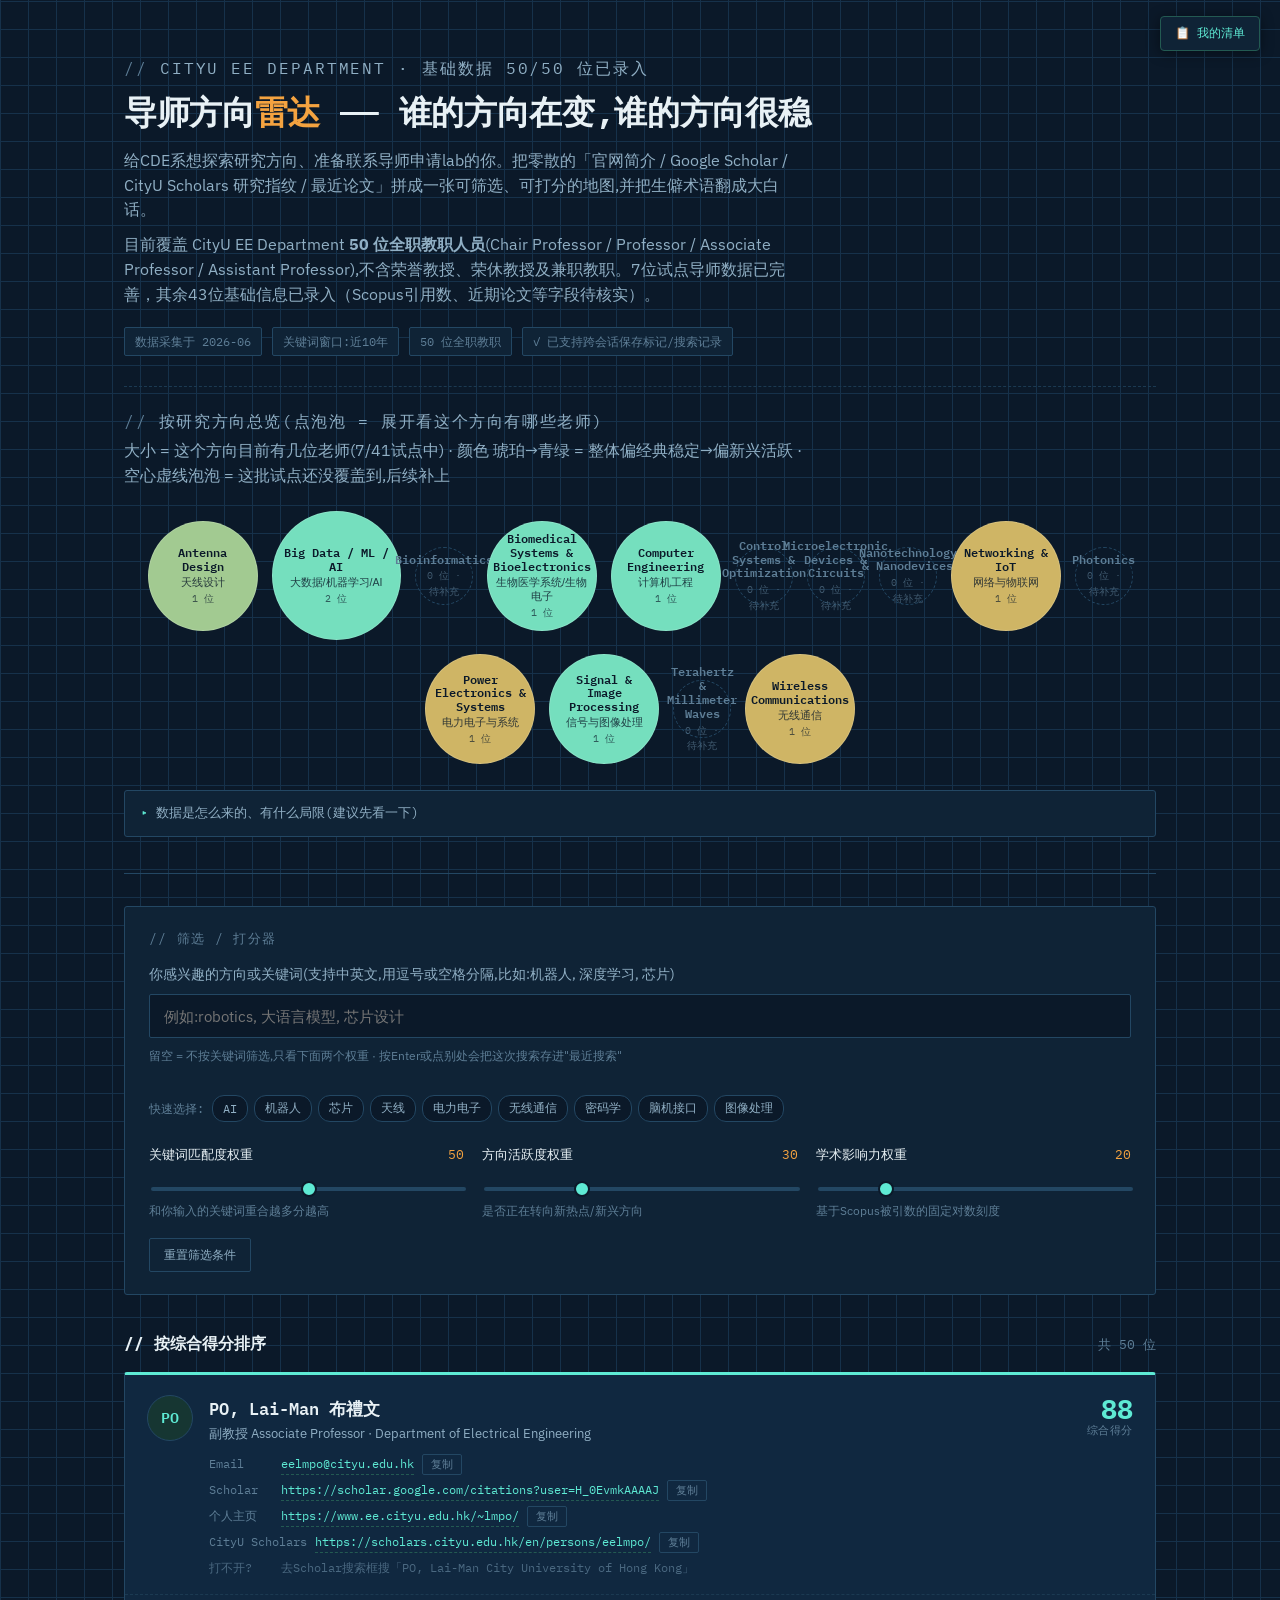
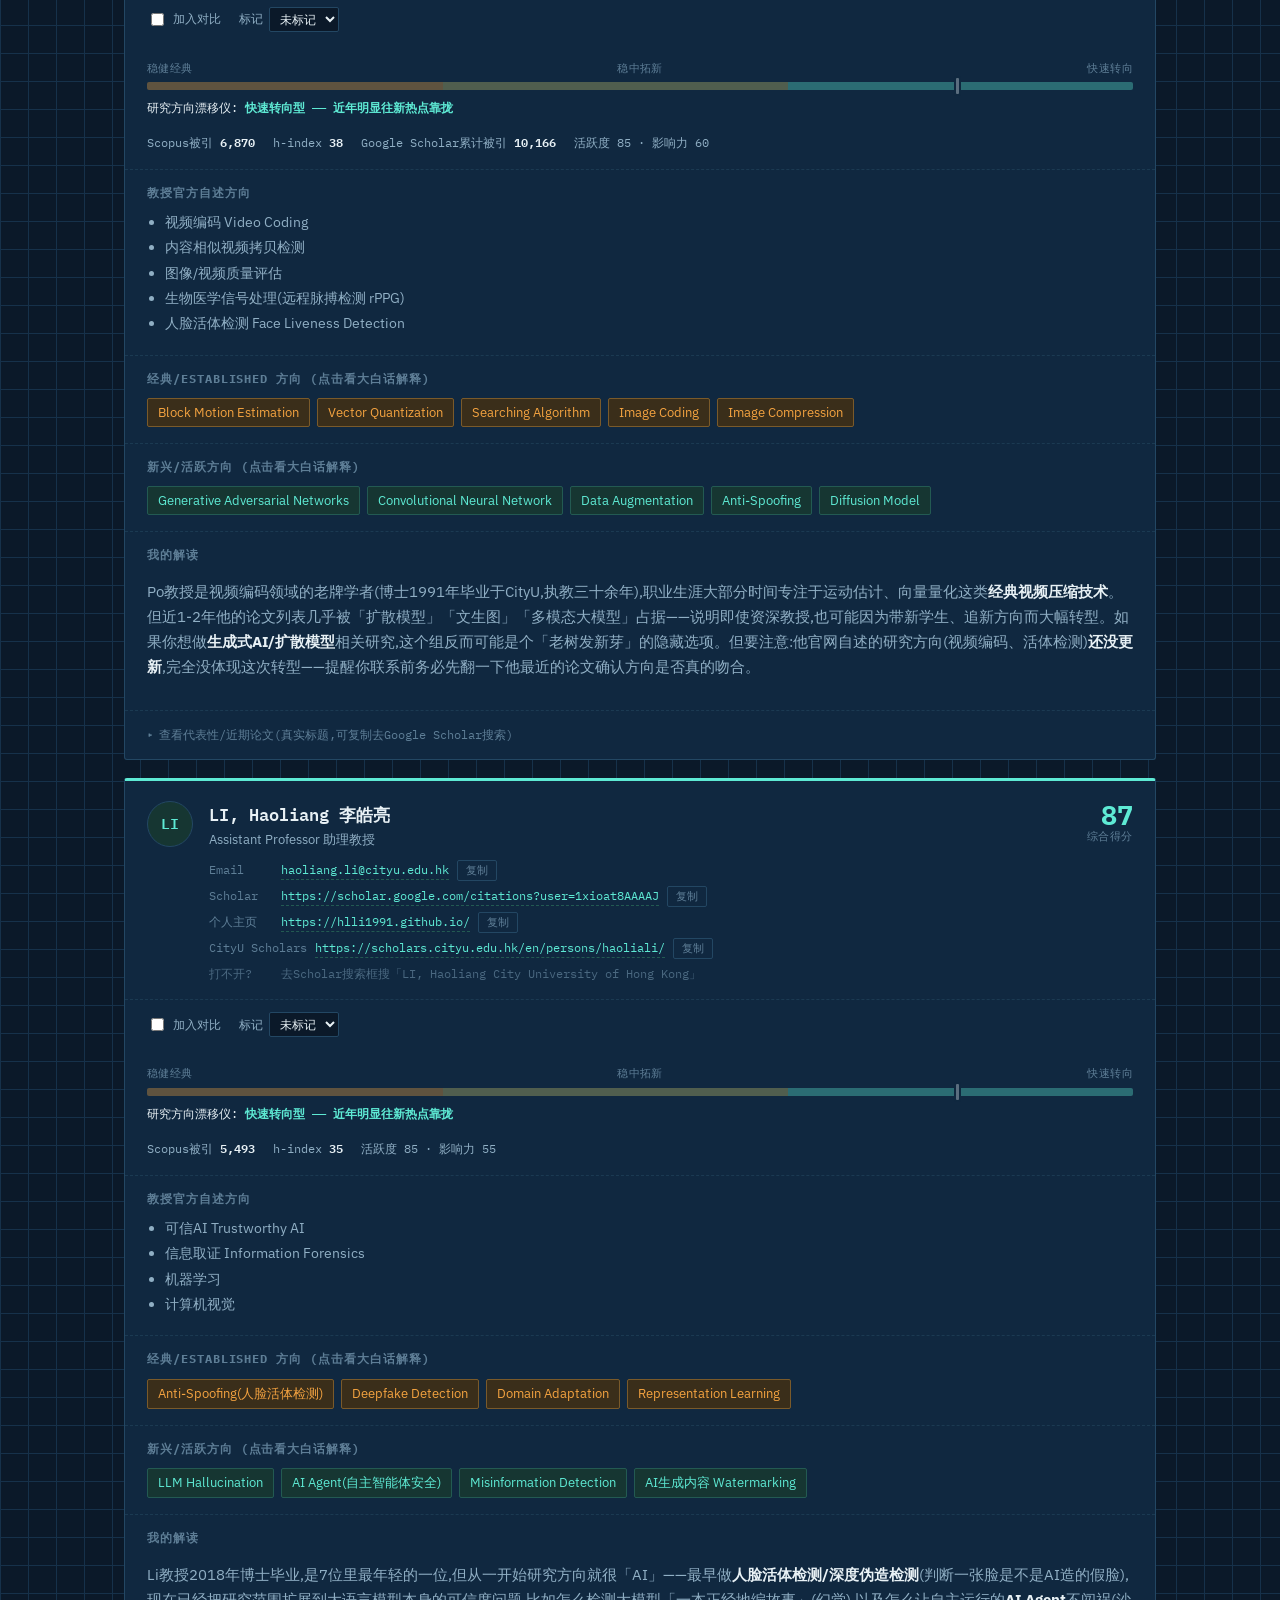
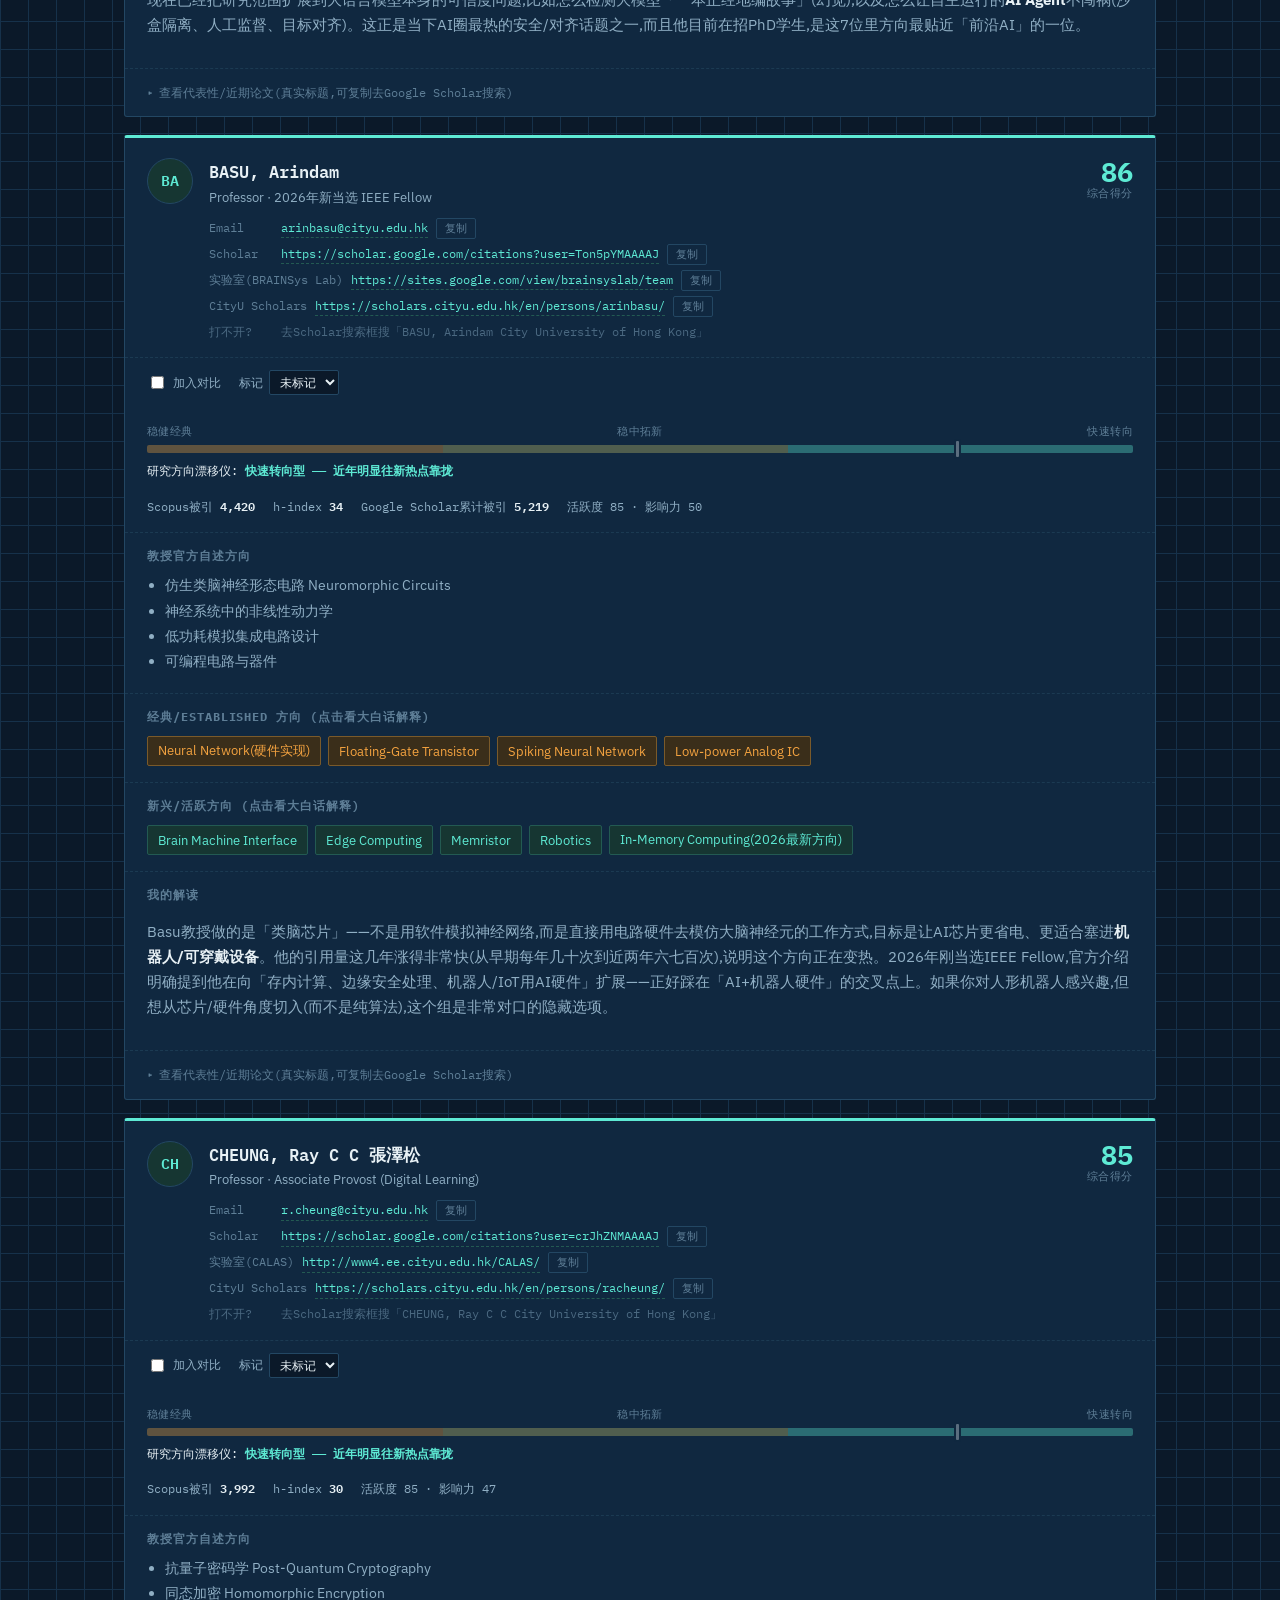
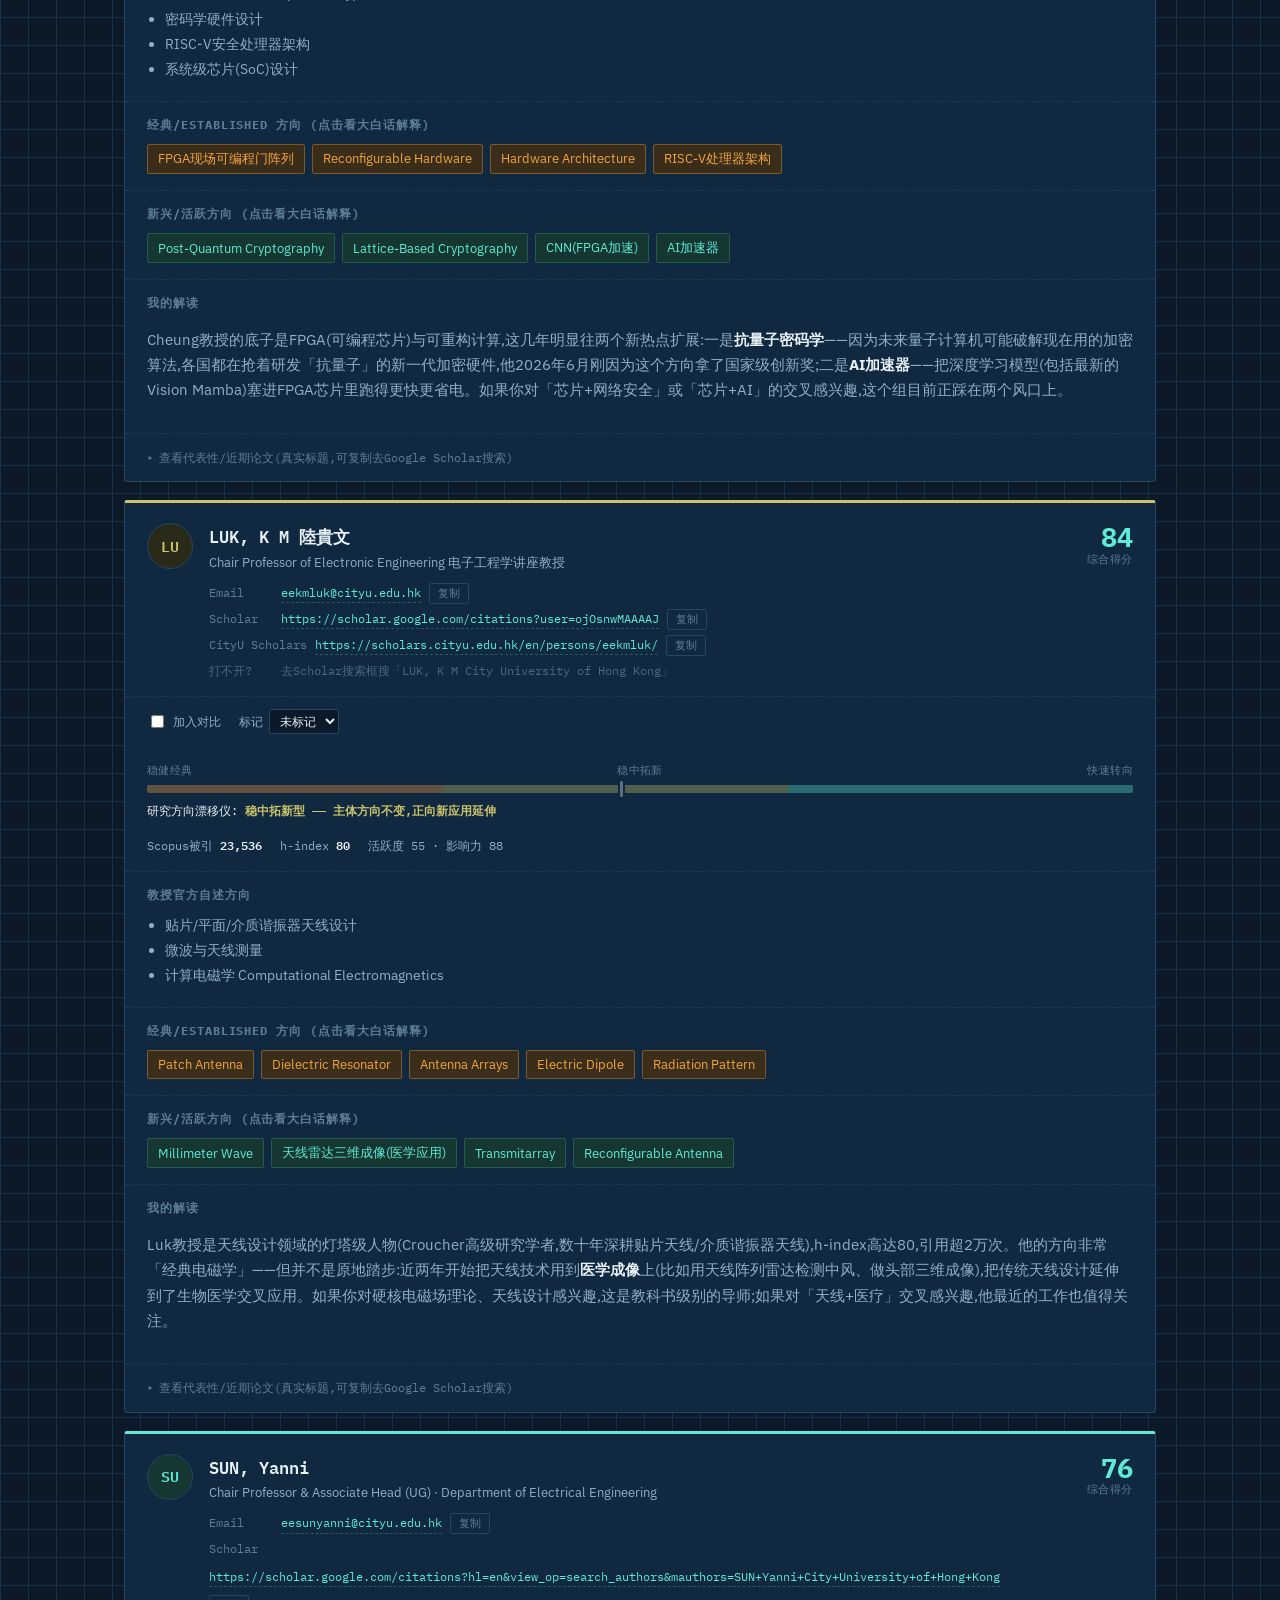
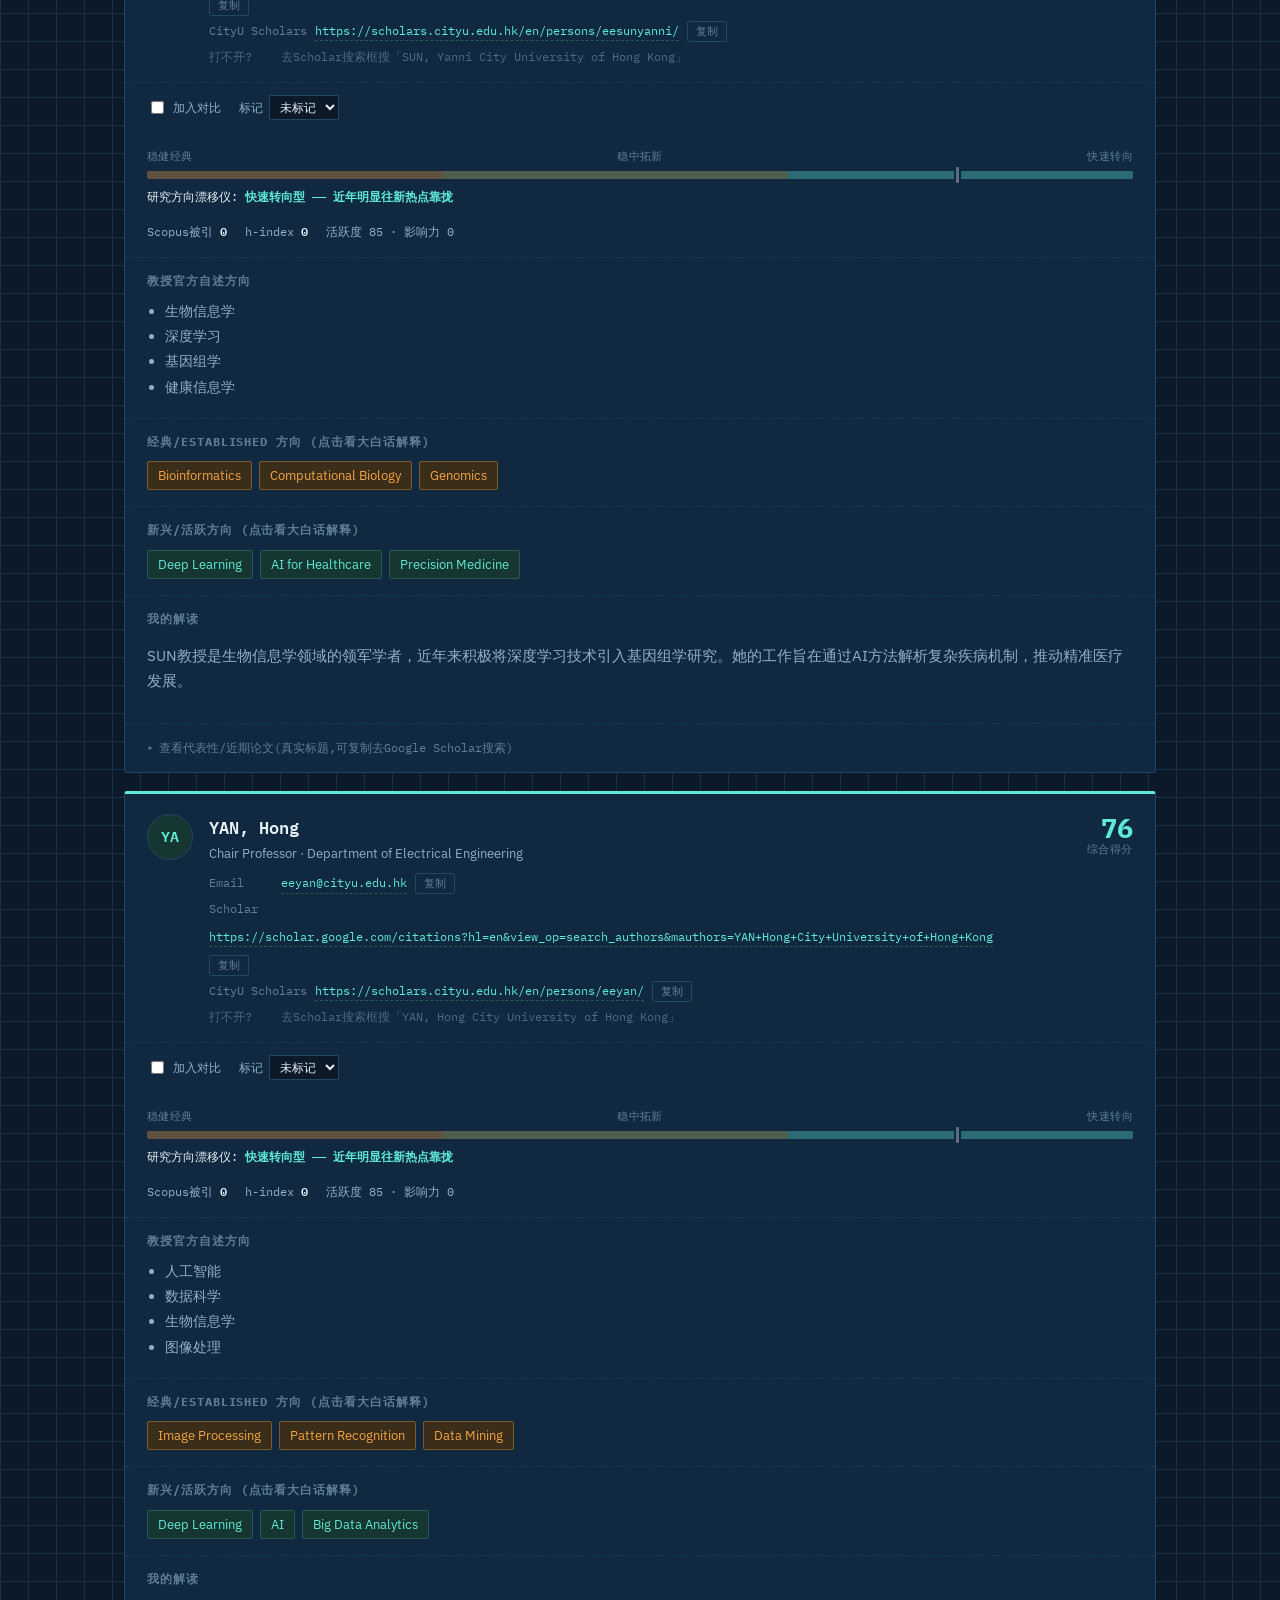
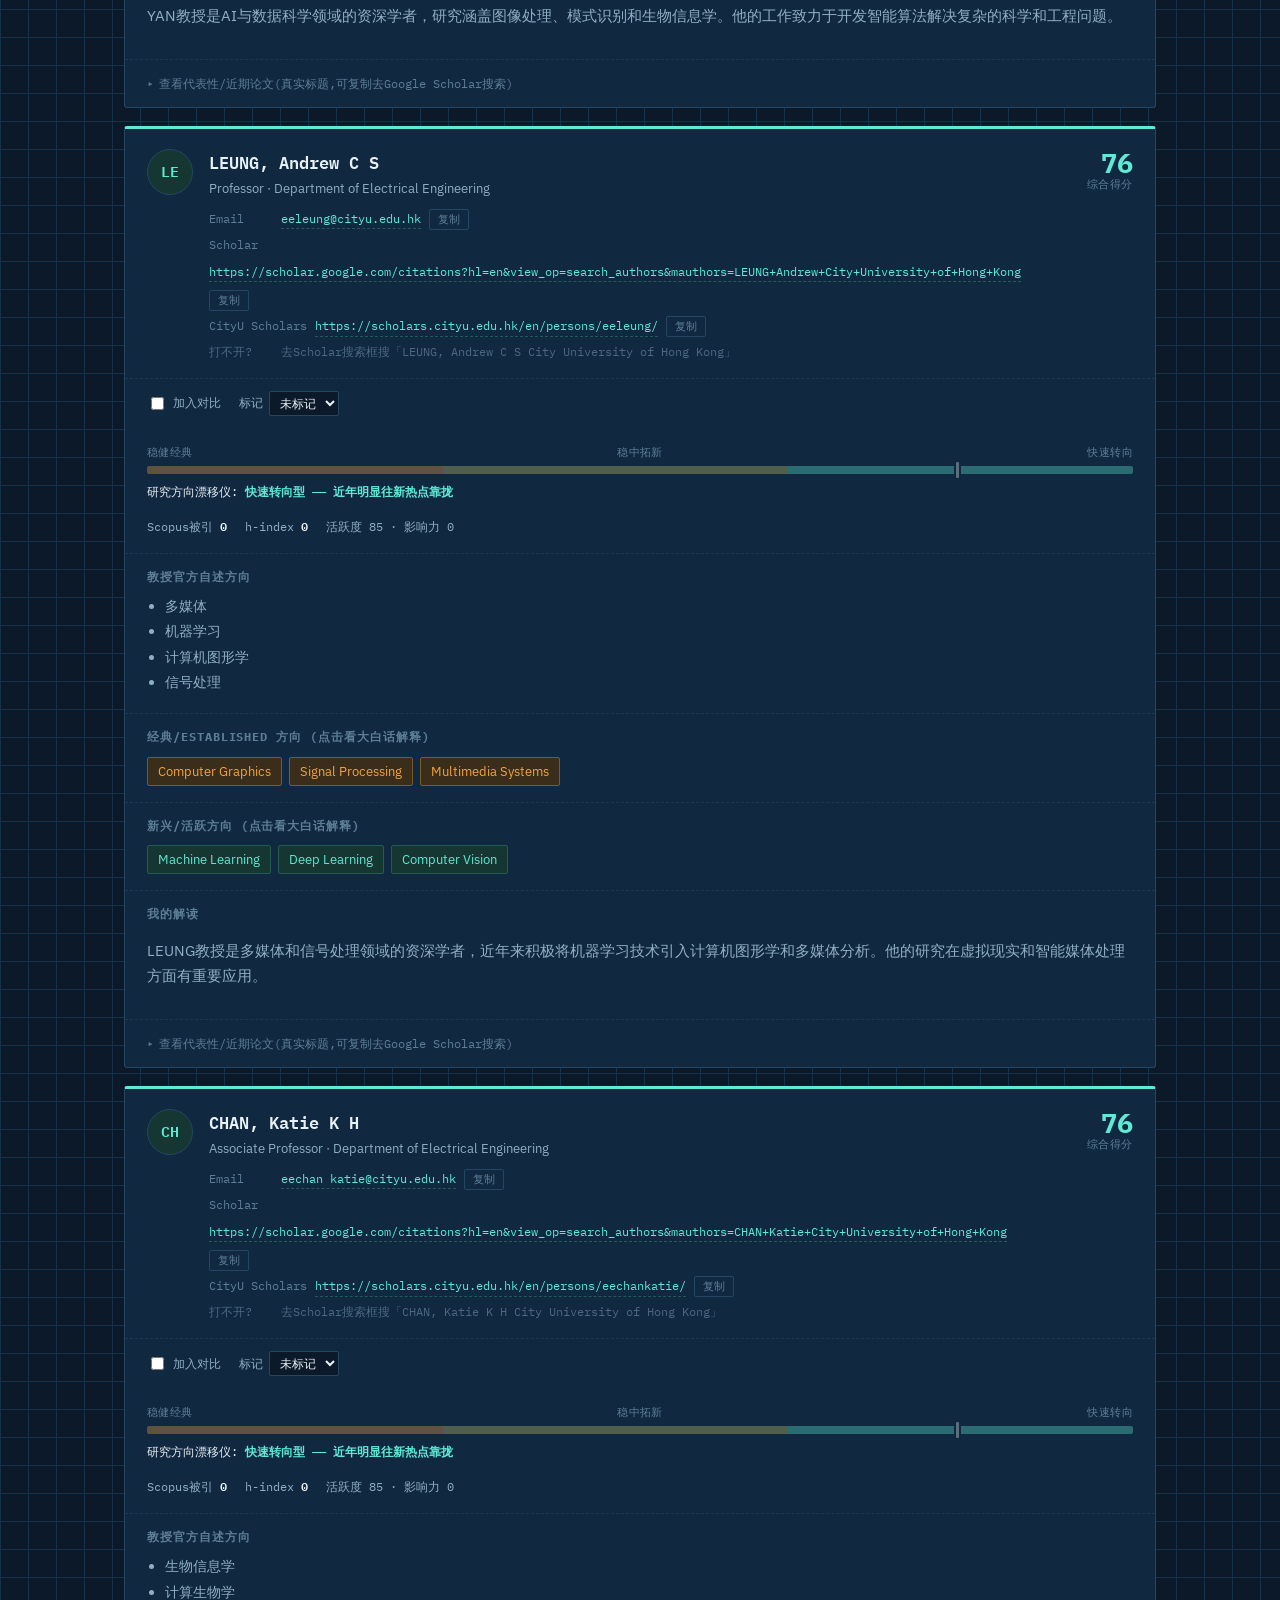
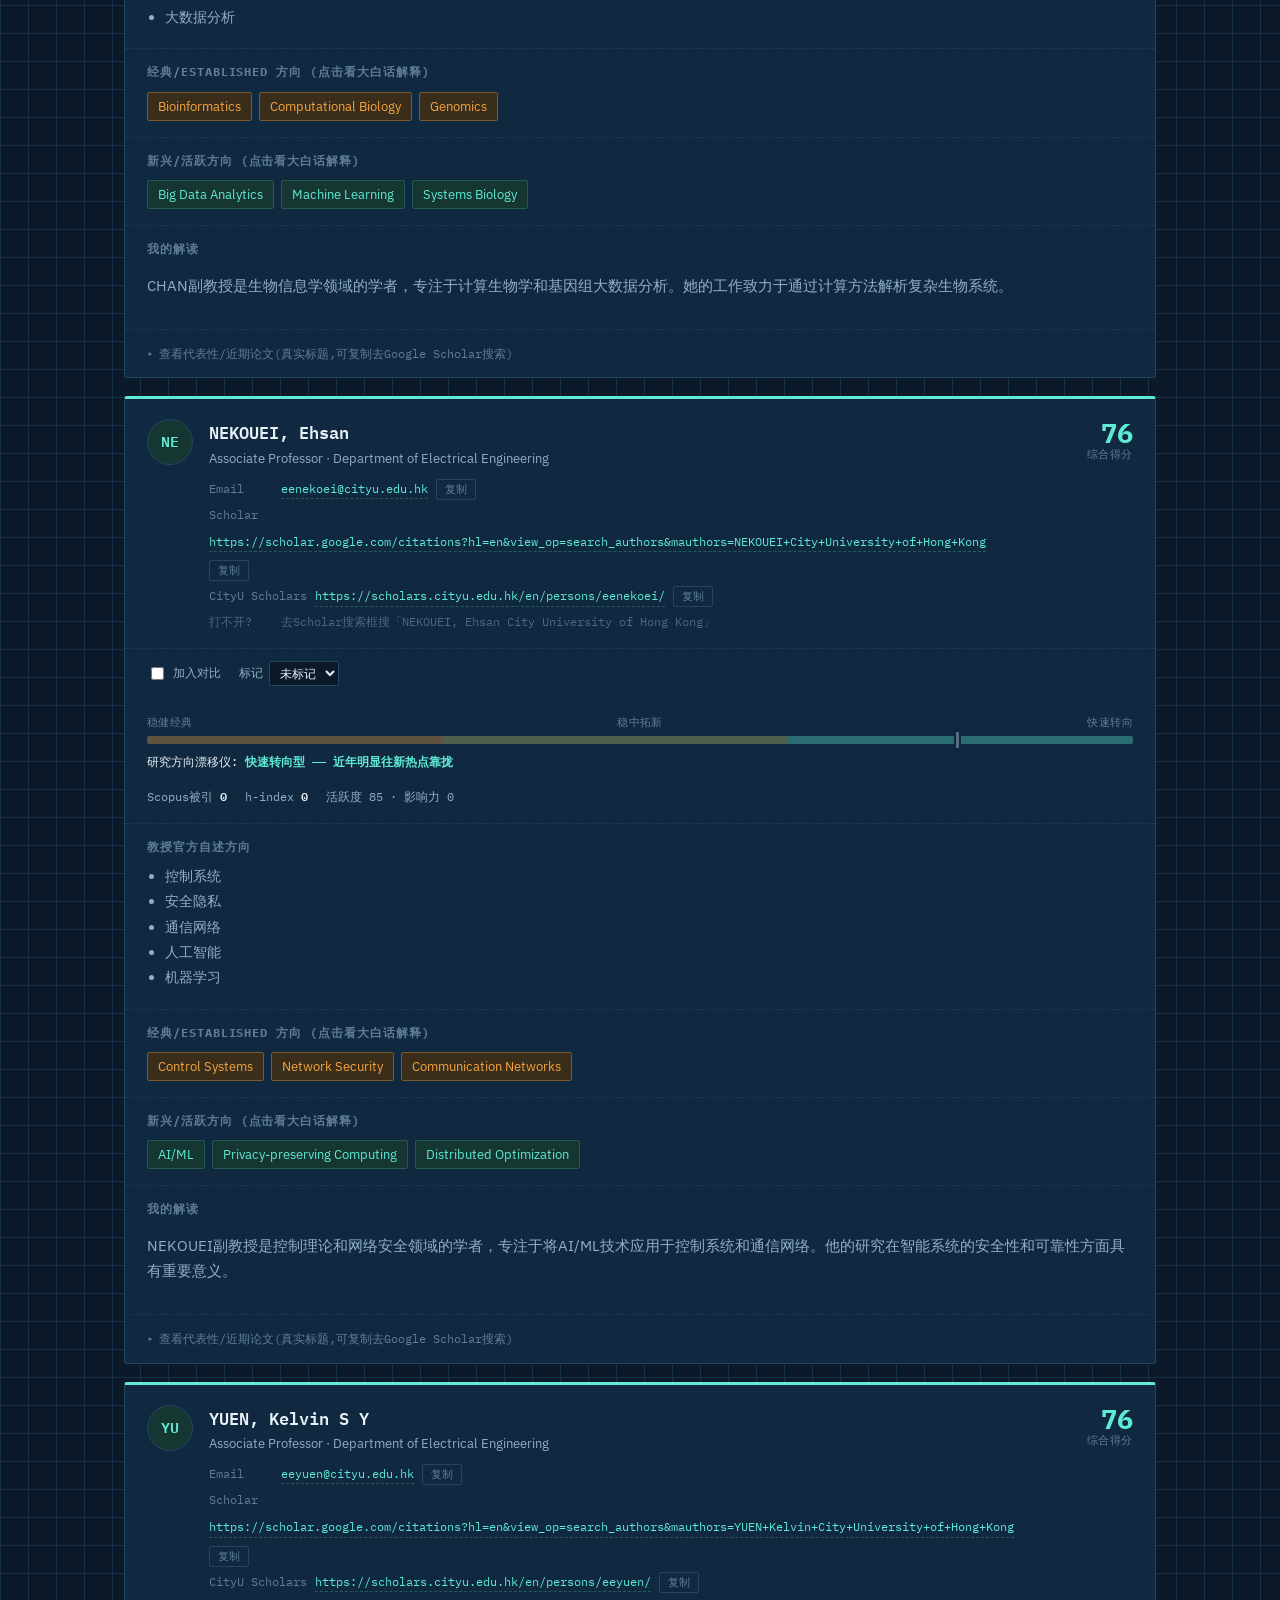
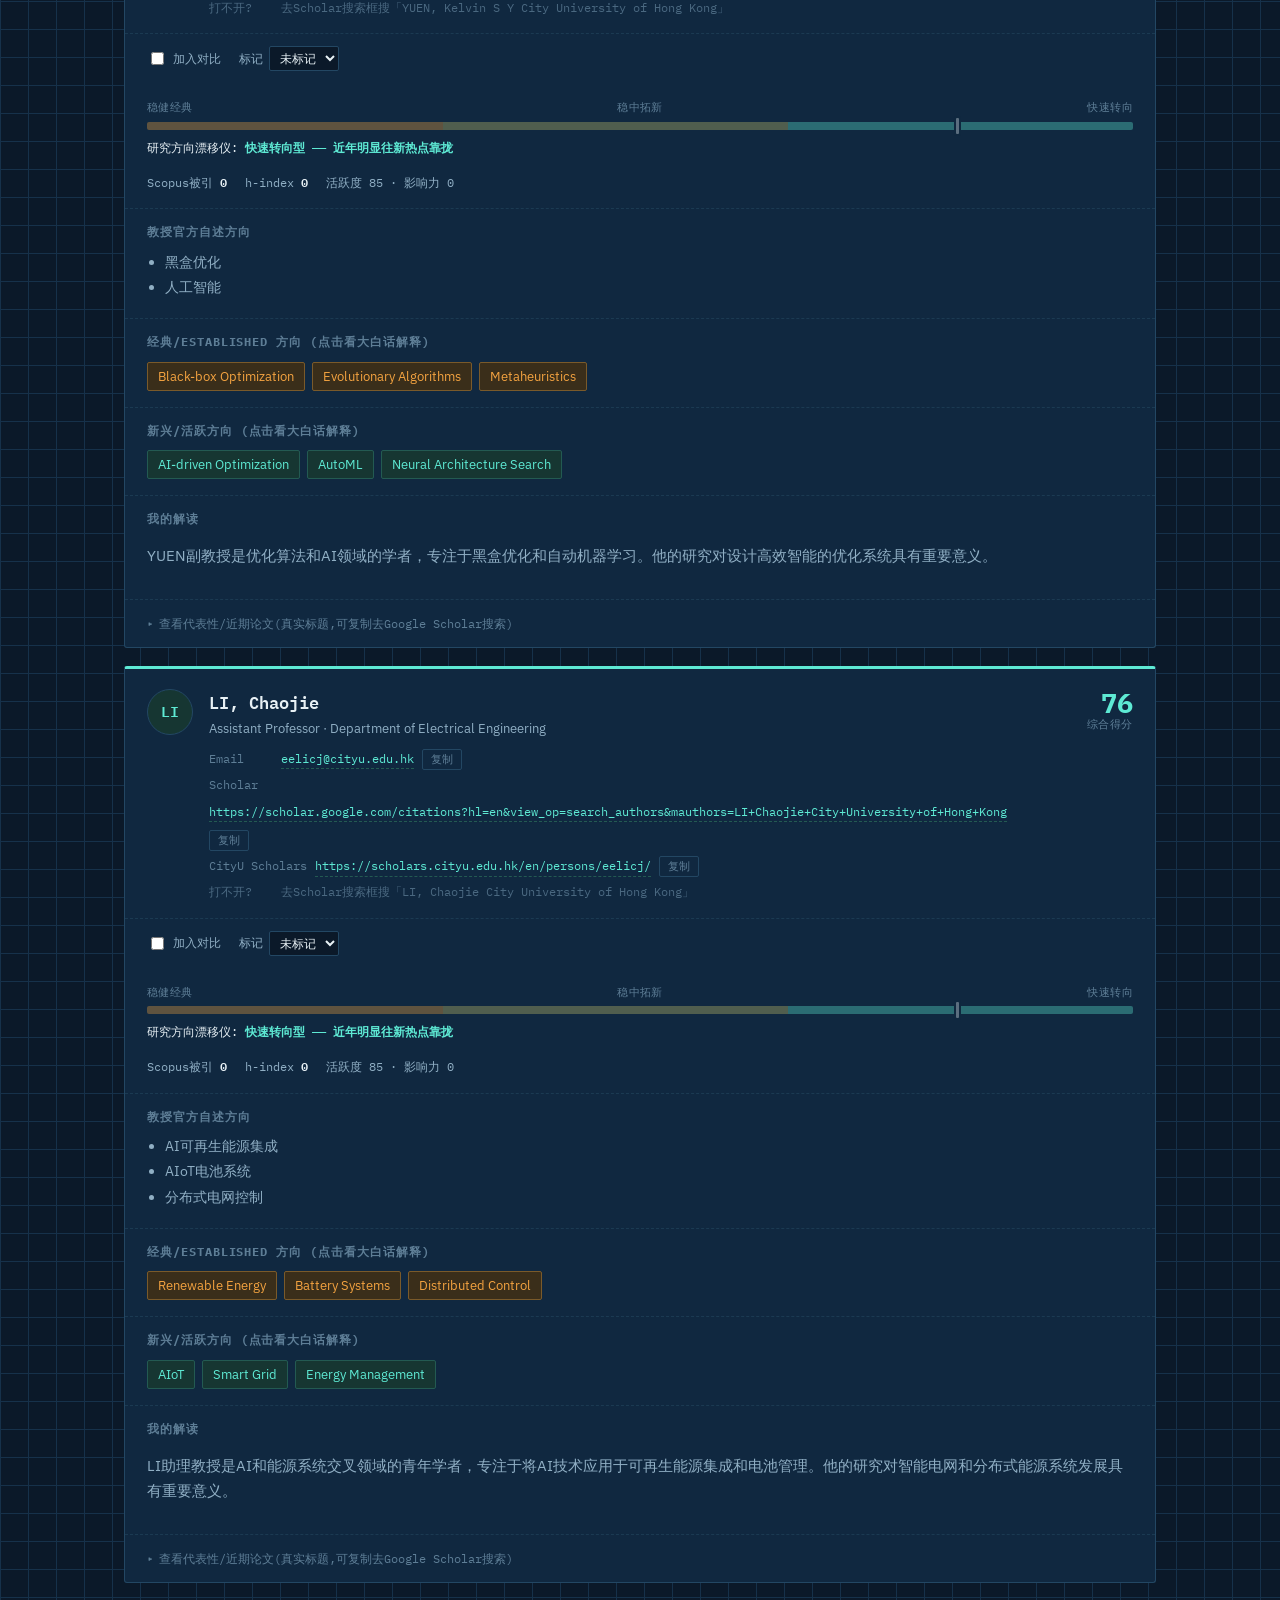
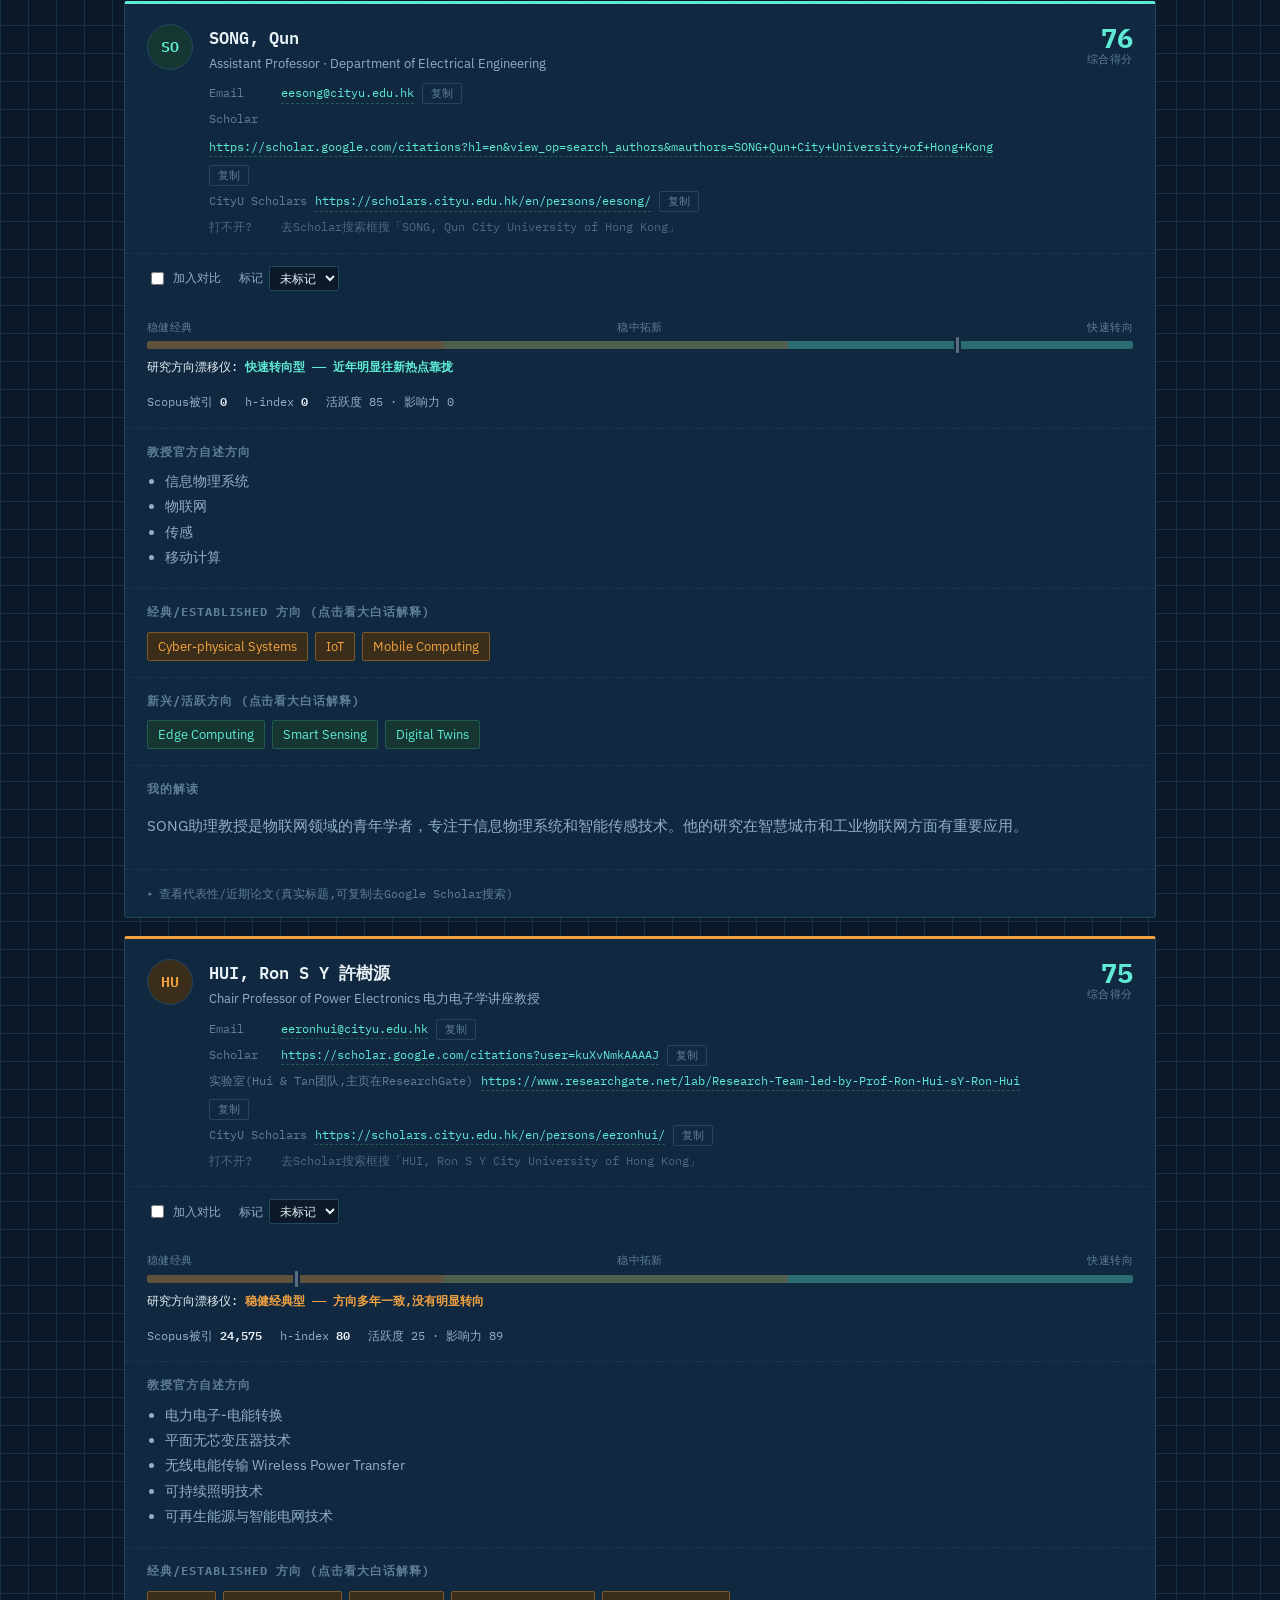
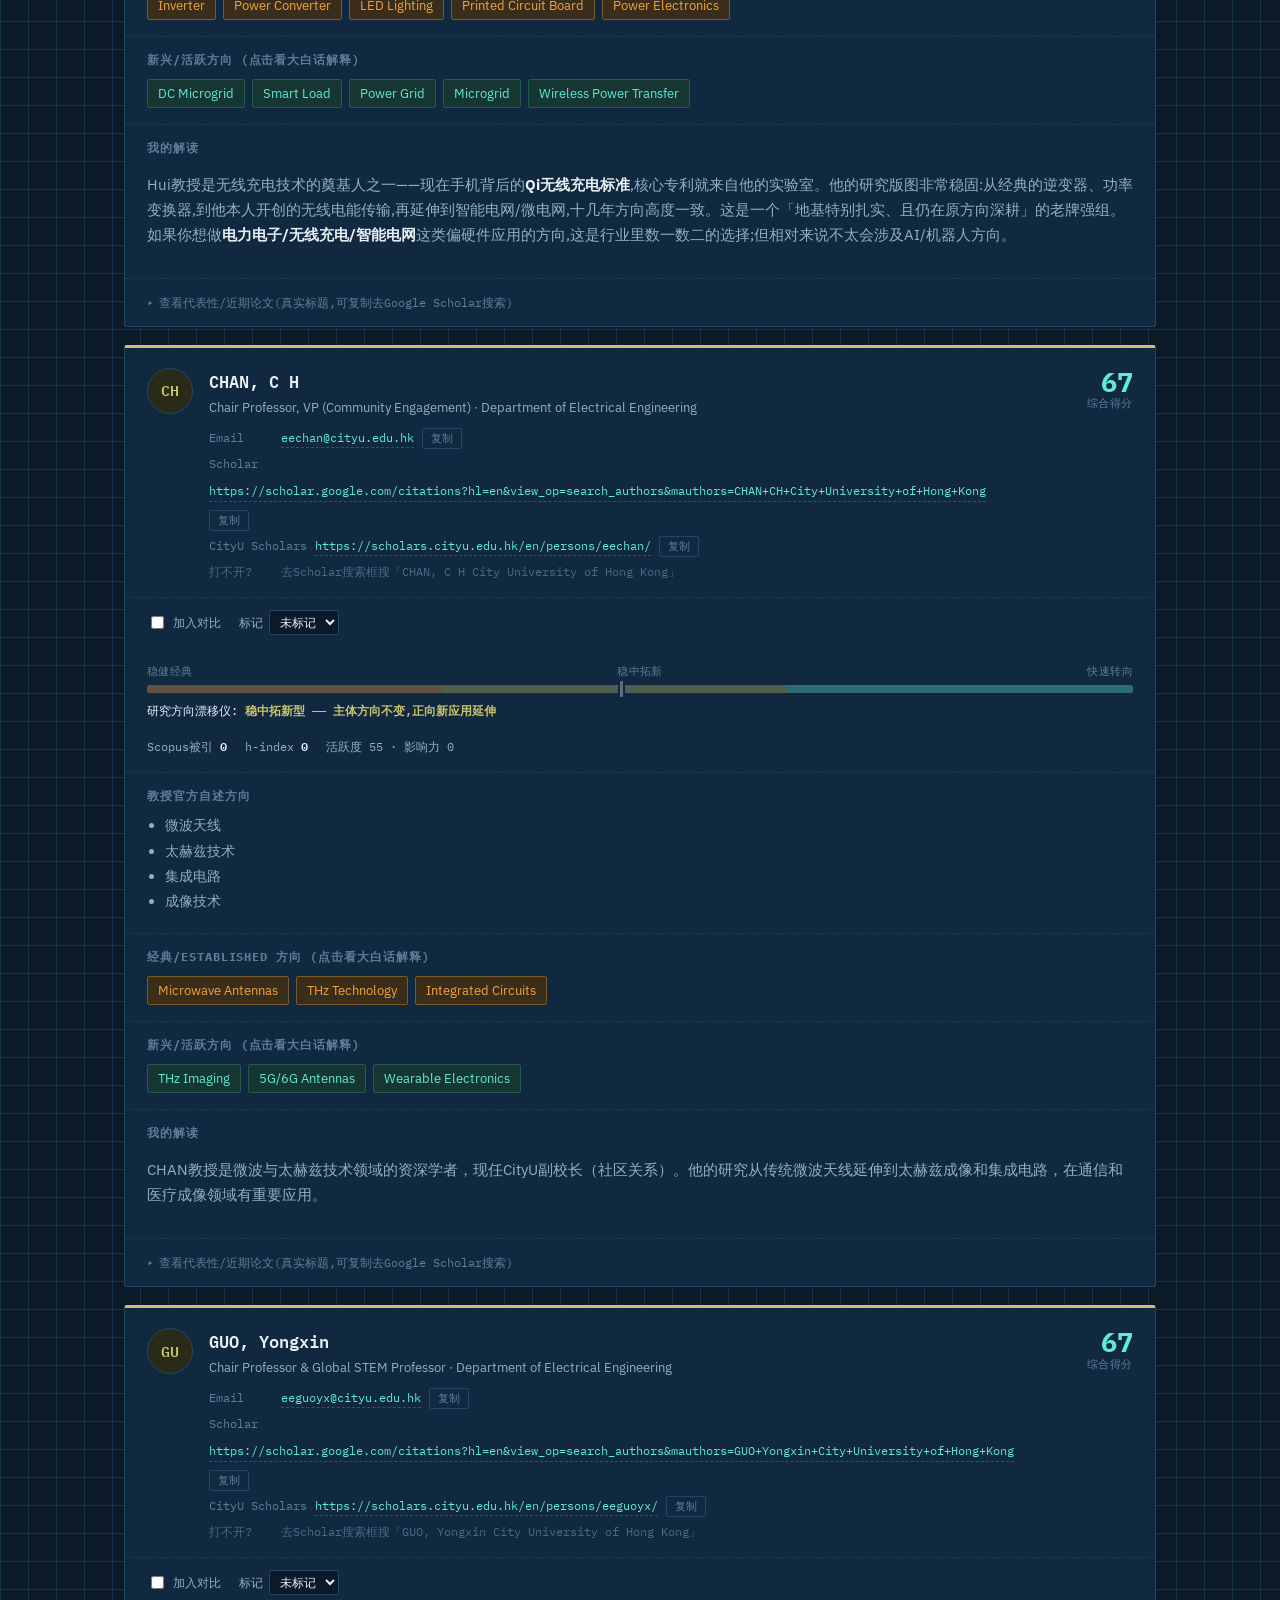
==== commit 4345ab04: "Phase 1 expansion: Add 43 new faculty members (total 50), update metadata and UI Co-authored-by: Cur" ====
--- a/index.html
+++ b/index.html
@@ -15,14 +15,14 @@
 
   <!-- HERO -->
   <div class="hero">
-    <p class="eyebrow">CityU EE Department · 试点 7/41</p>
+    <p class="eyebrow">CityU EE Department · 基础数据 50/50 位已录入</p>
     <h1>导师方向<span class="accent">雷达</span> —— 谁的方向在变,谁的方向很稳</h1>
     <p>给CDE系想探索研究方向、准备联系导师申请lab的你。把零散的「官网简介 / Google Scholar / CityU Scholars 研究指纹 / 最近论文」拼成一张可筛选、可打分的地图,并把生僻术语翻成大白话。</p>
-    <p>这是7位老师的试点批次,确认格式没问题后会按同样方法继续覆盖剩下的34位。</p>
+    <p>目前覆盖 CityU EE Department <b>50 位全职教职人员</b>(Chair Professor / Professor / Associate Professor / Assistant Professor),不含荣誉教授、荣休教授及兼职教职。7位试点导师数据已完善，其余43位基础信息已录入（Scopus引用数、近期论文等字段待核实）。</p>
     <div class="hero-meta">
       <span class="pill">数据采集于 2026-06</span>
       <span class="pill">关键词窗口:近10年</span>
-      <span class="pill">7 位试点导师</span>
+      <span class="pill">50 位全职教职</span>
       <span class="pill" id="storageStatusNote">检测存储环境中…</span>
     </div>
 
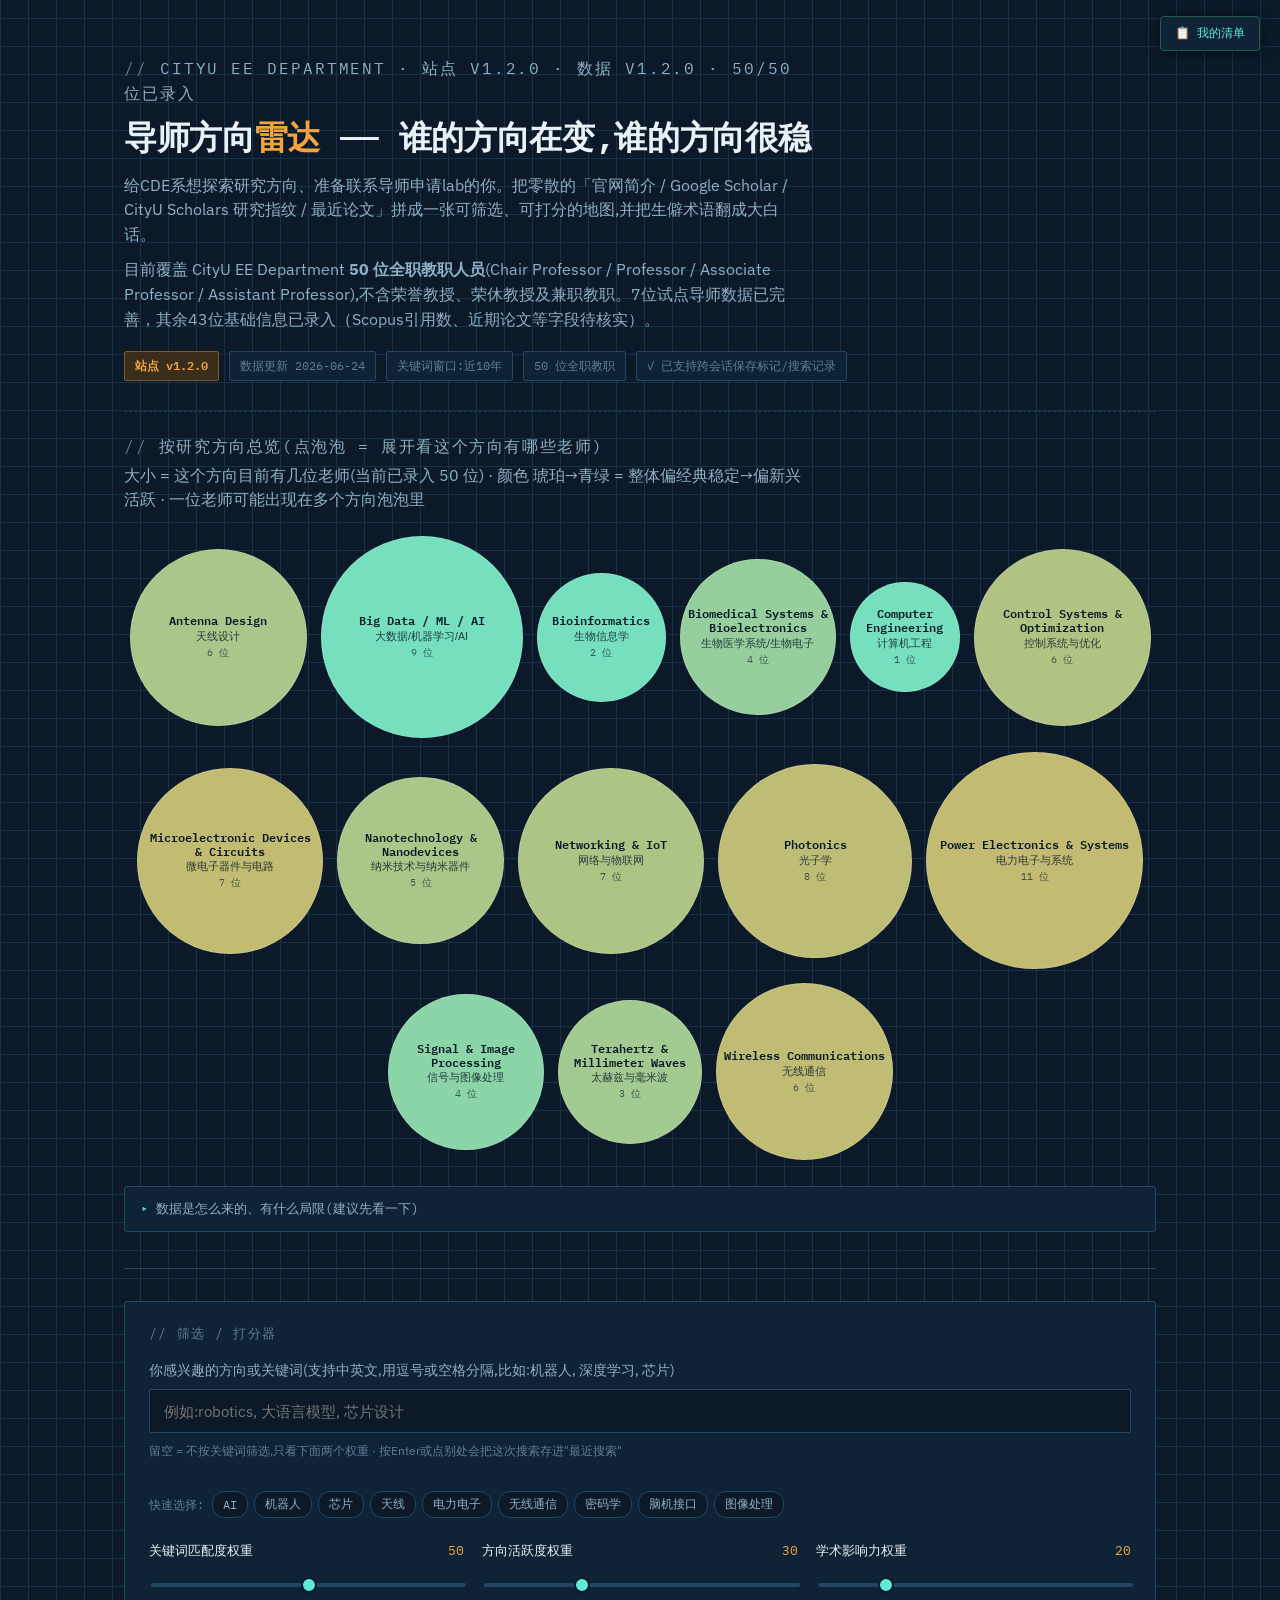
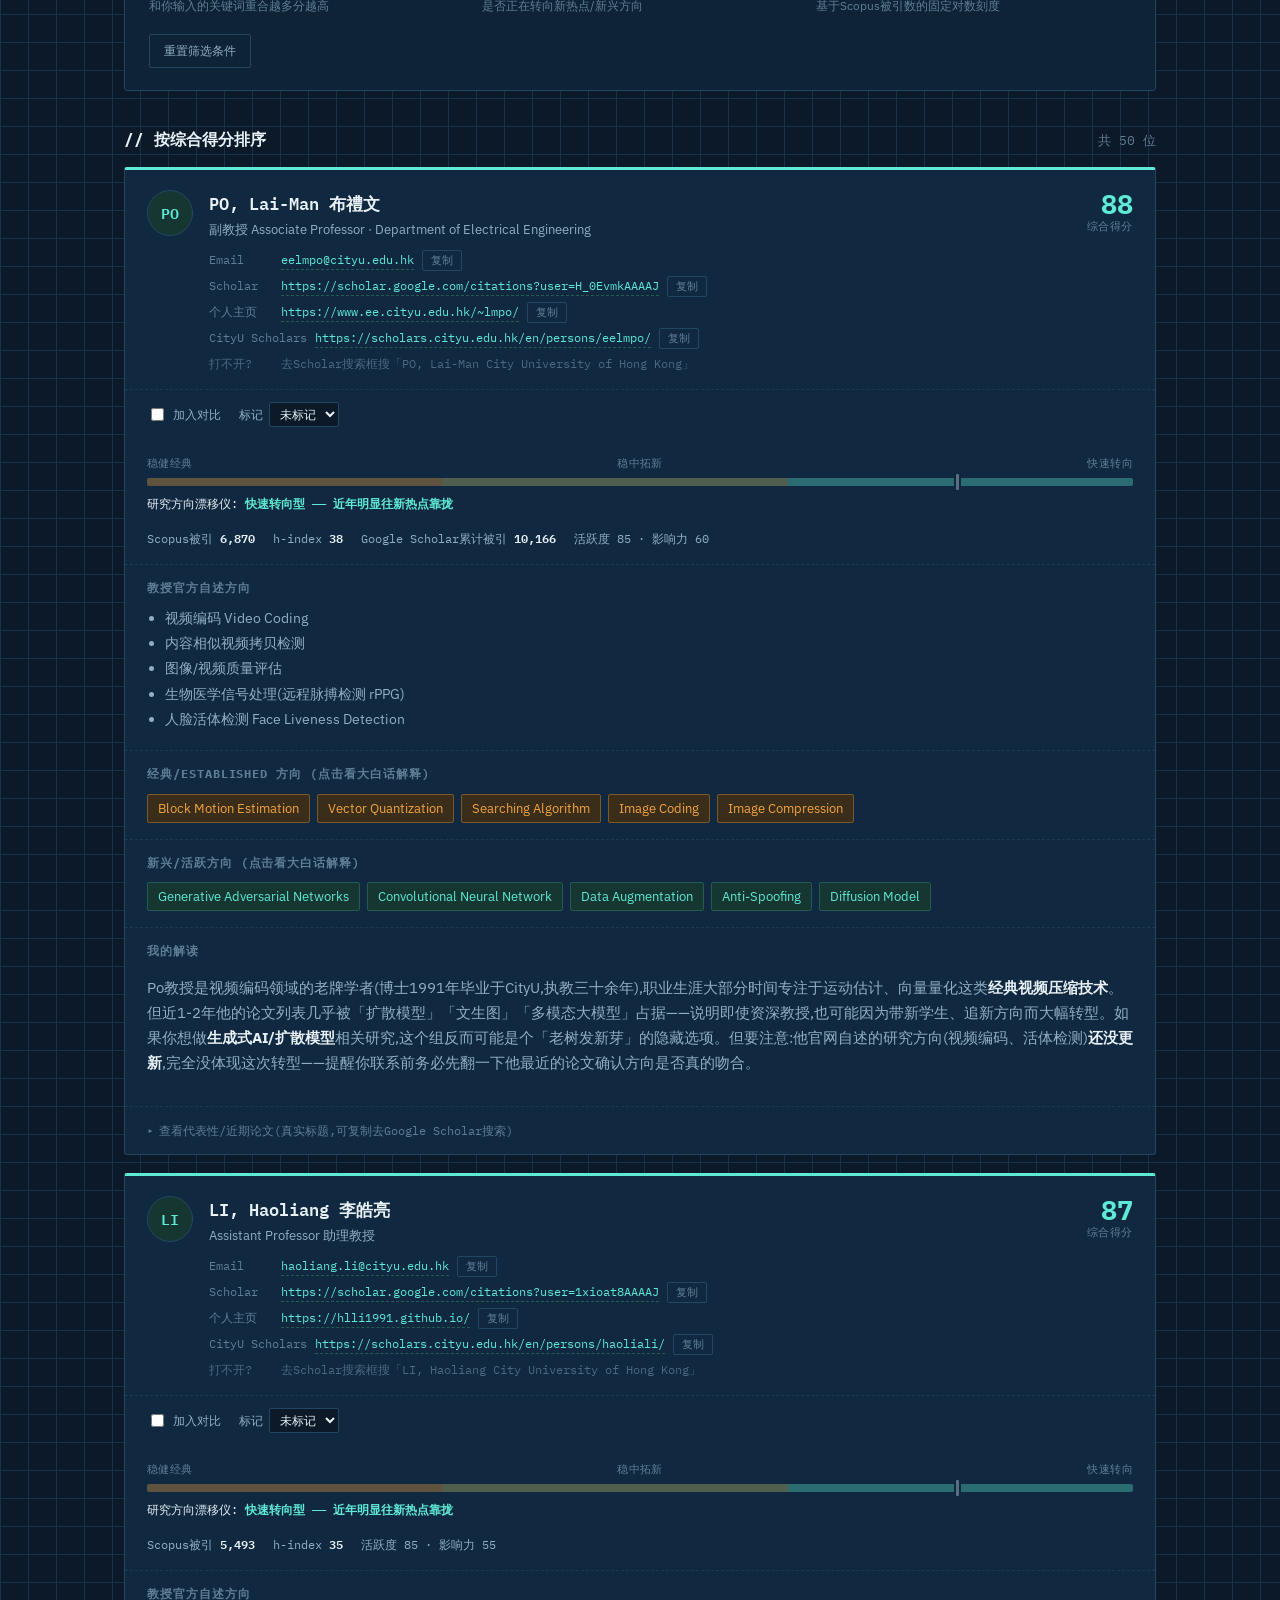
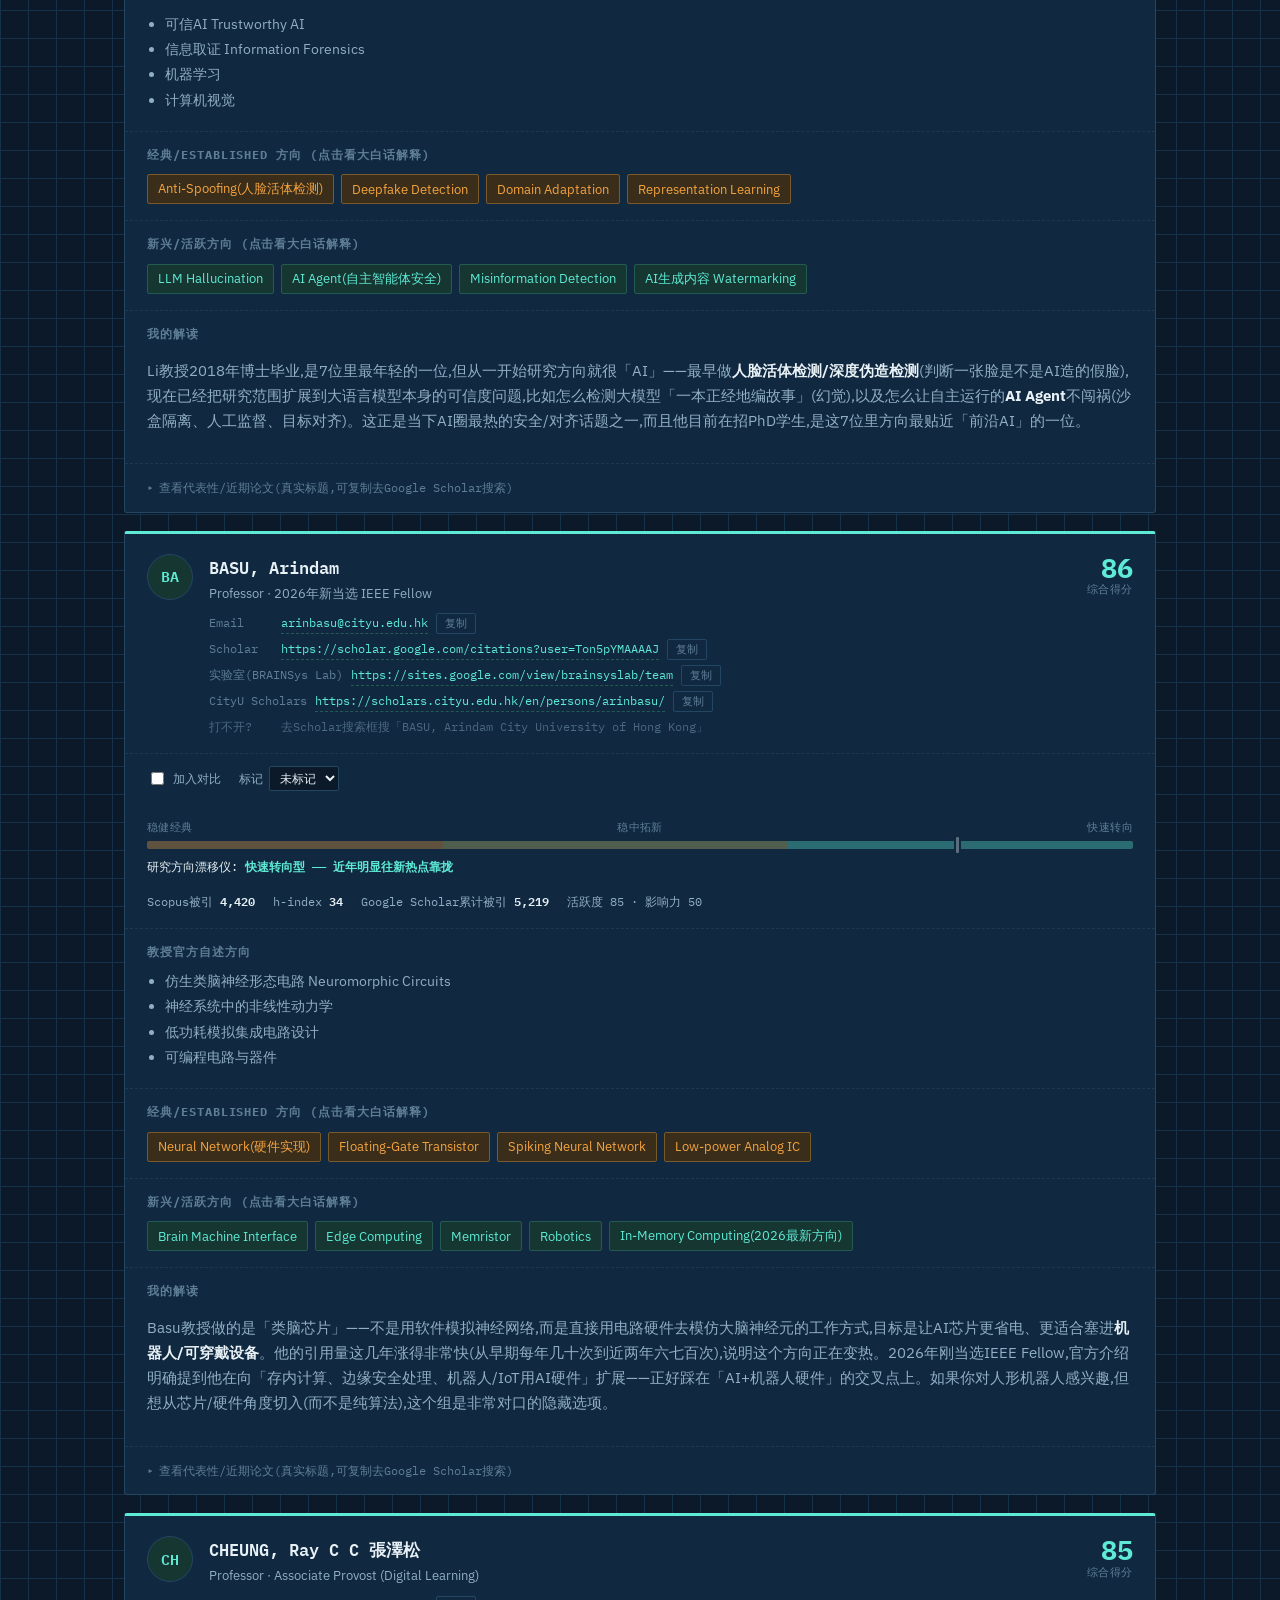
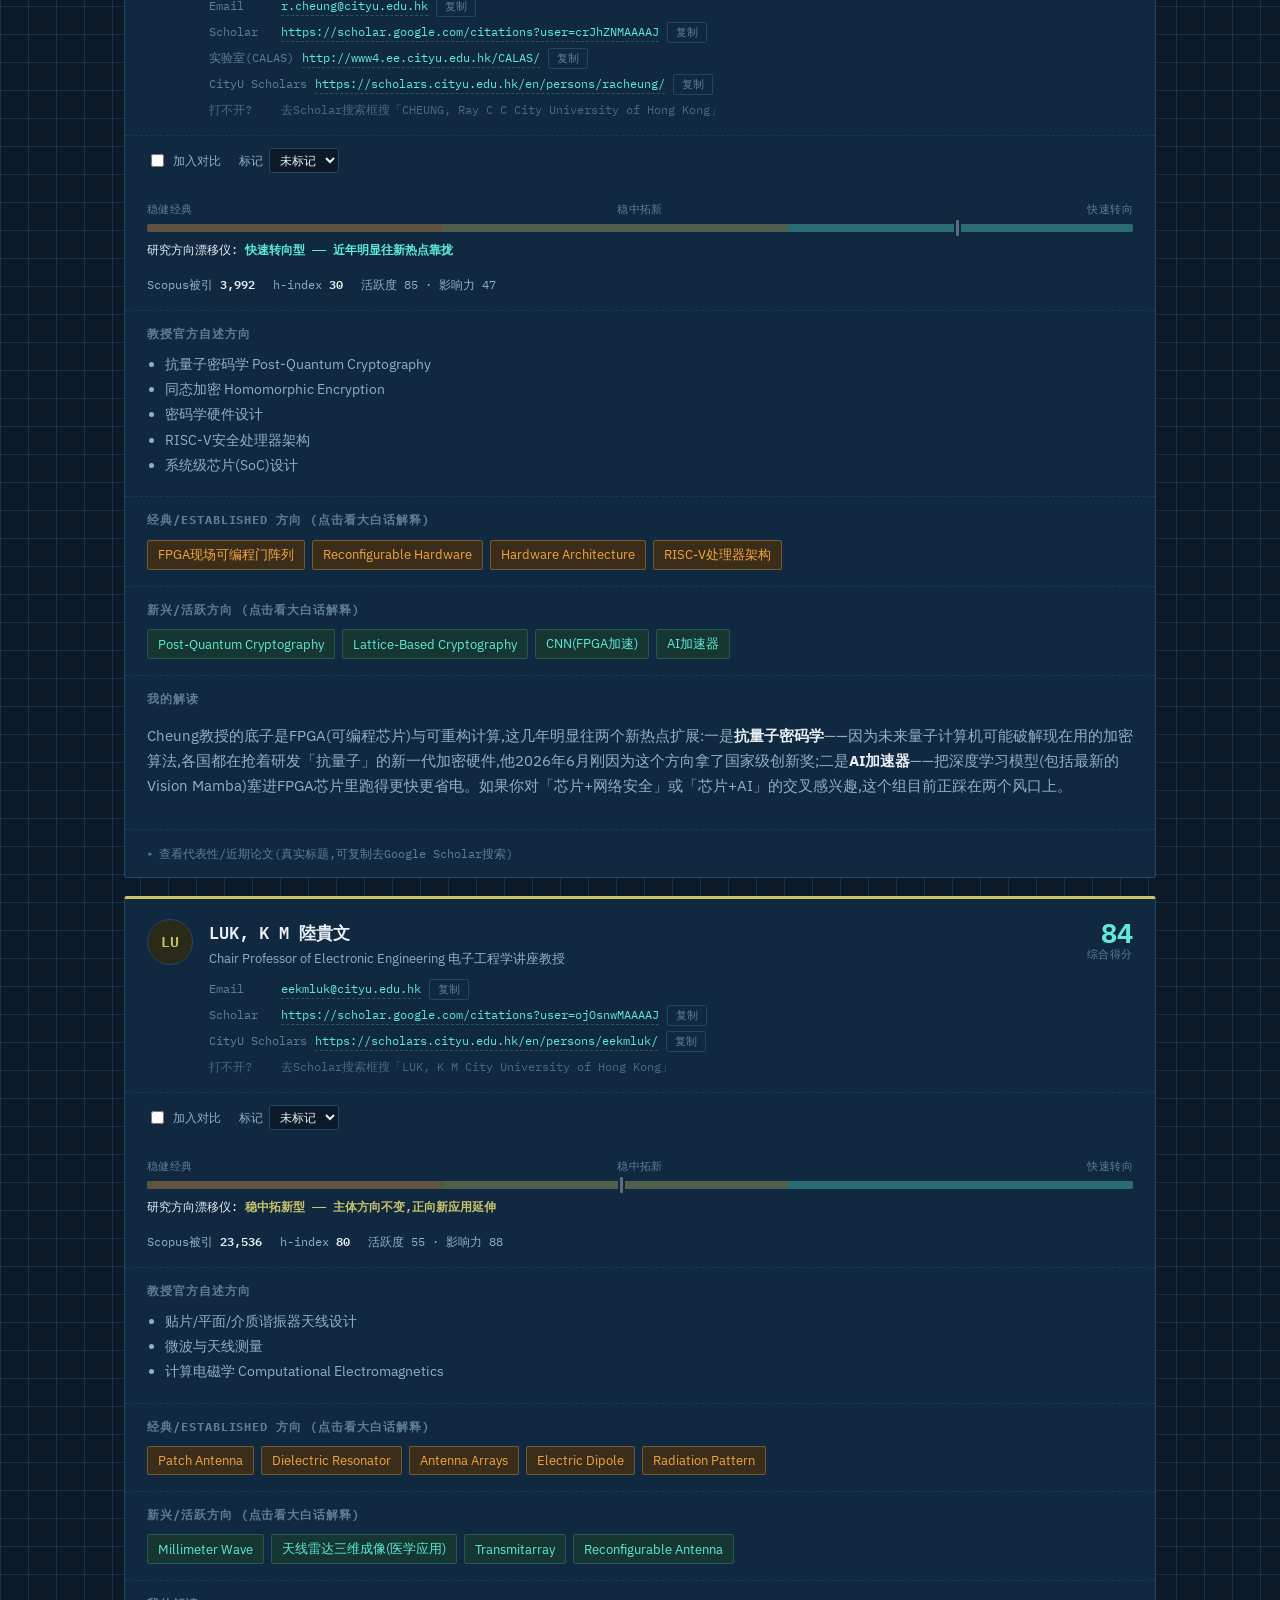
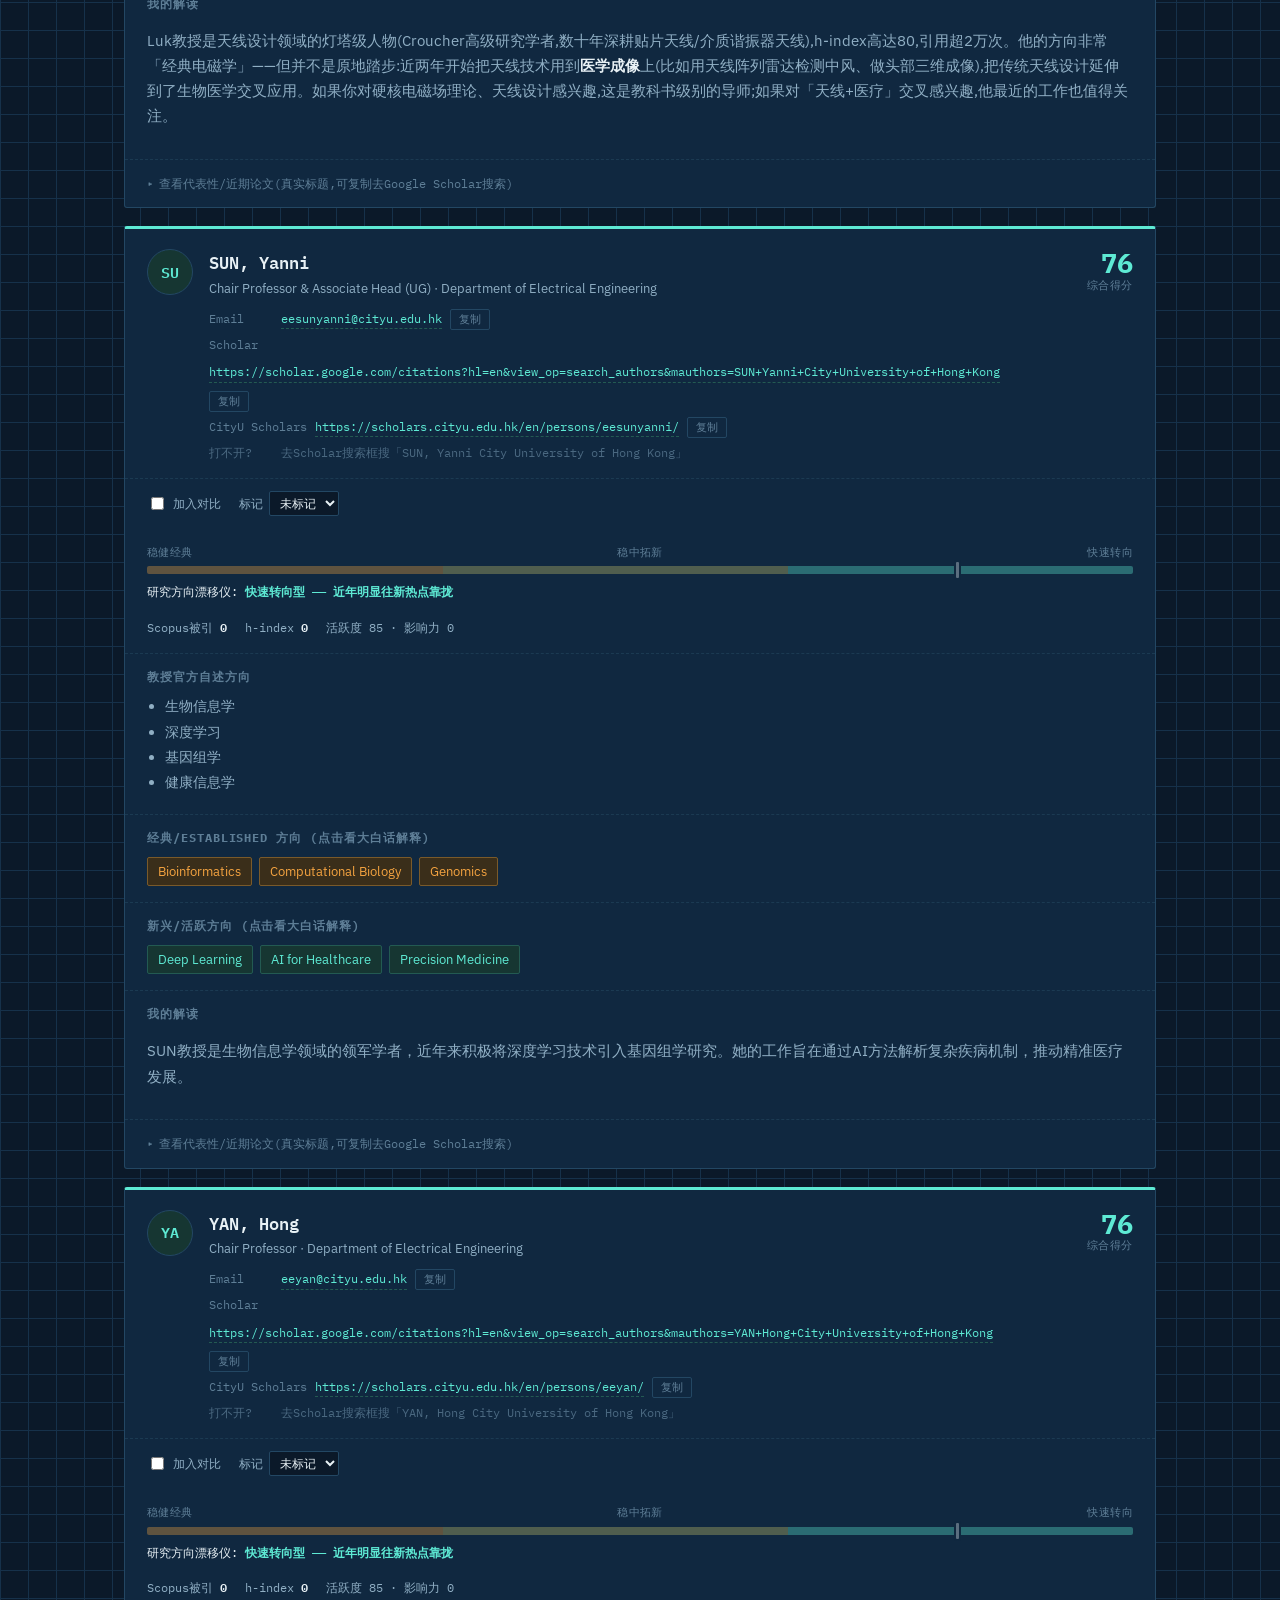
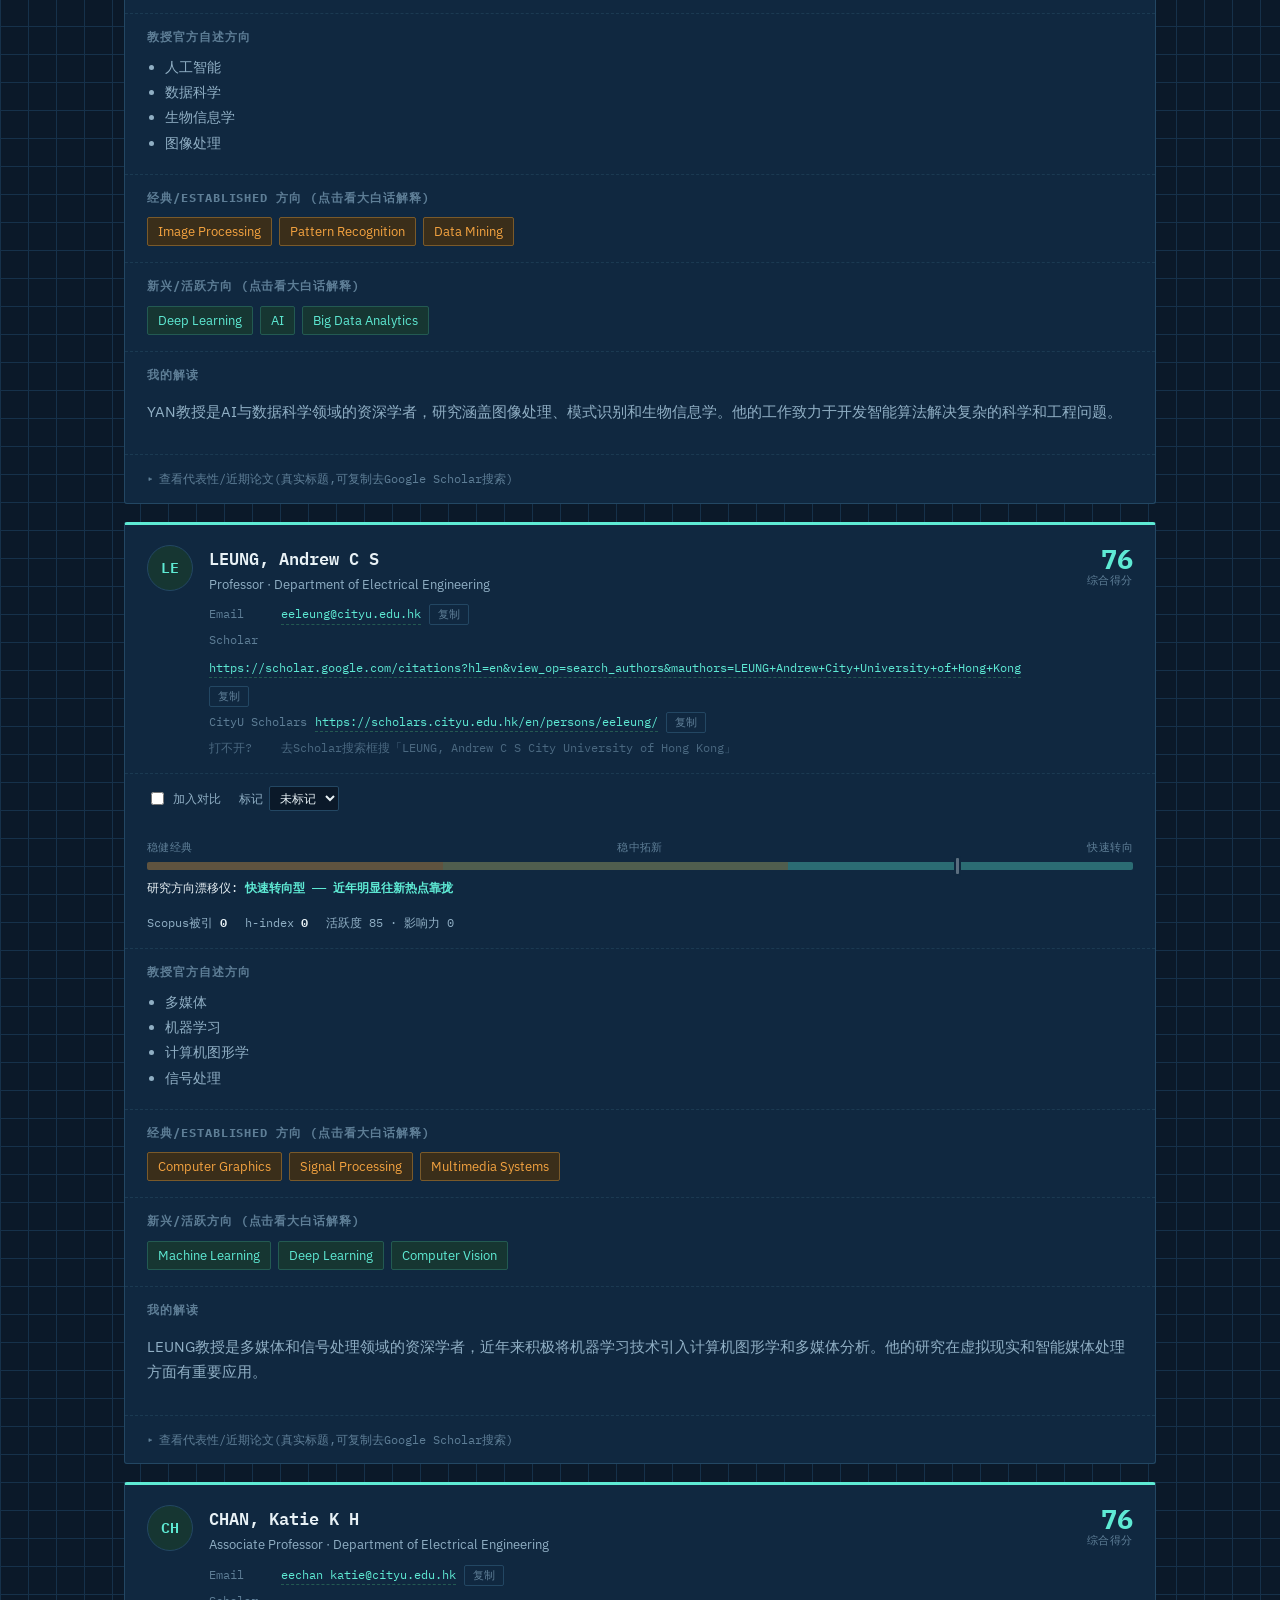
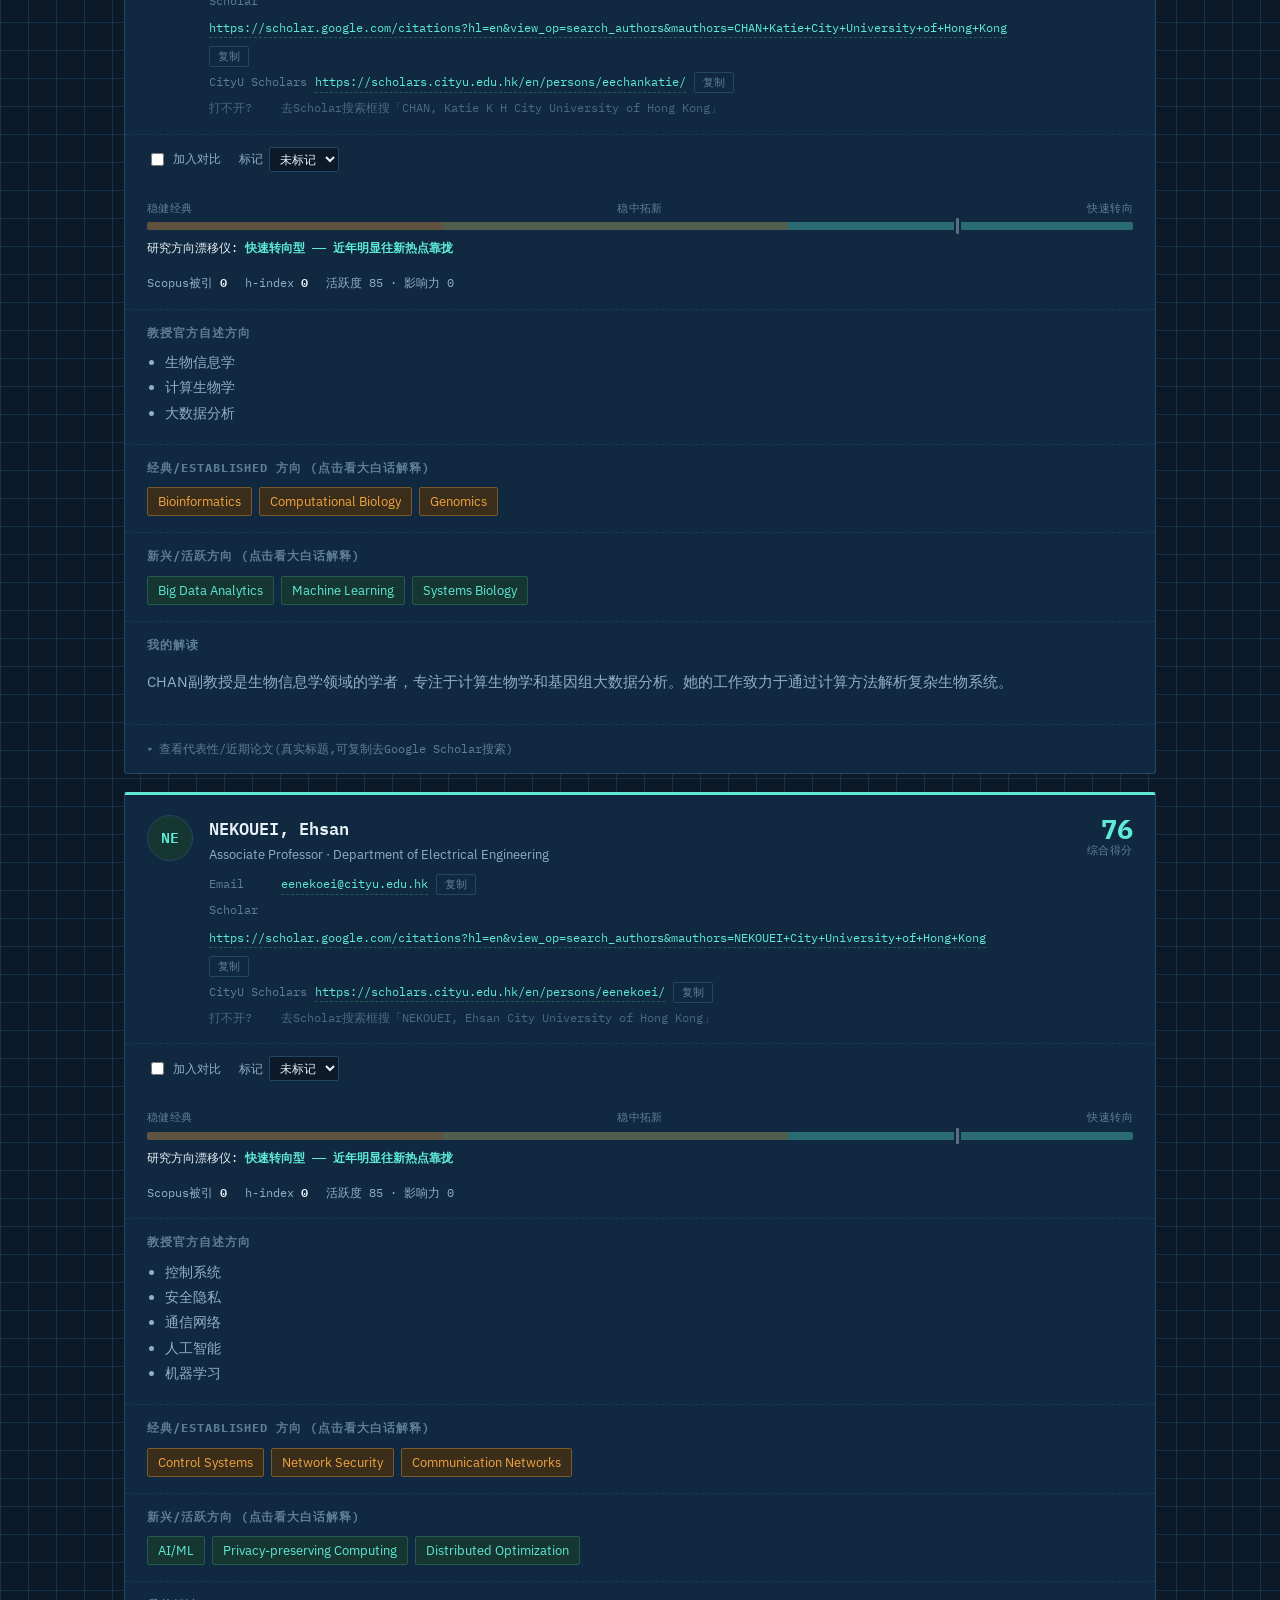
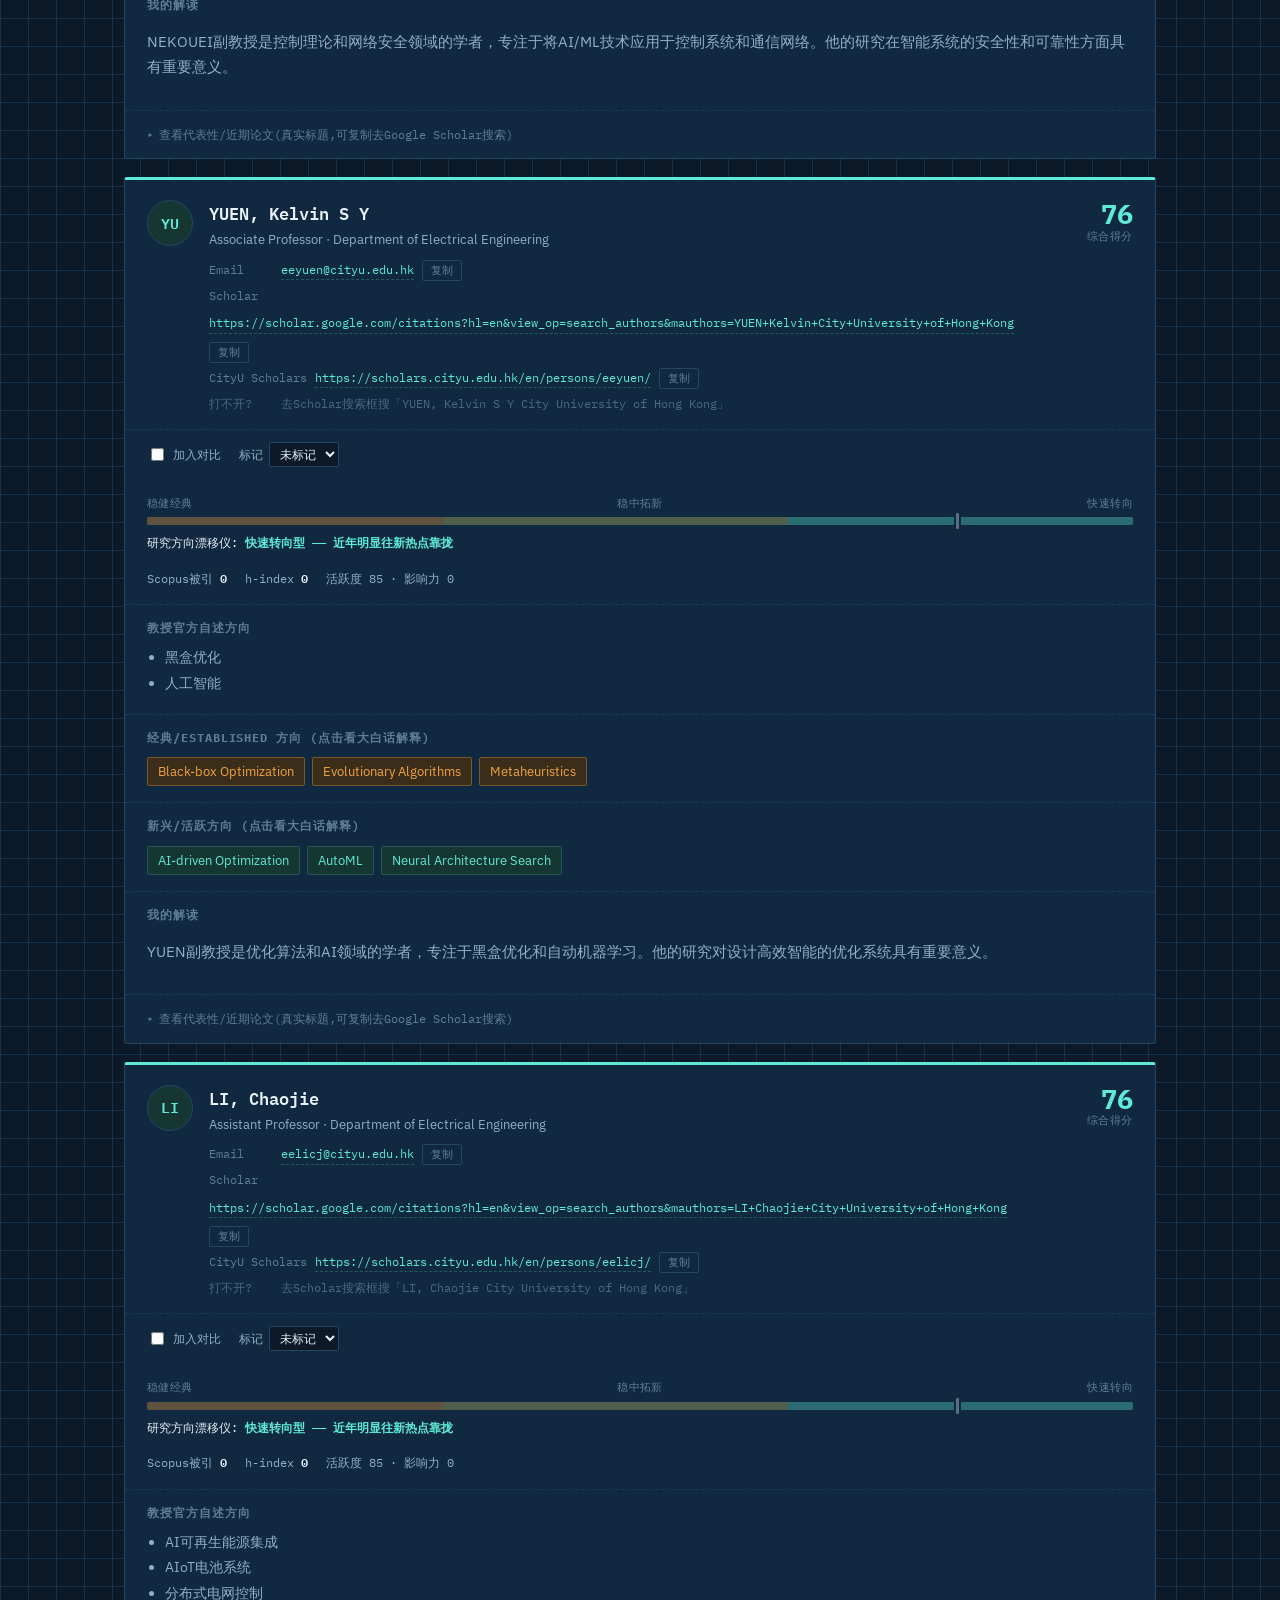
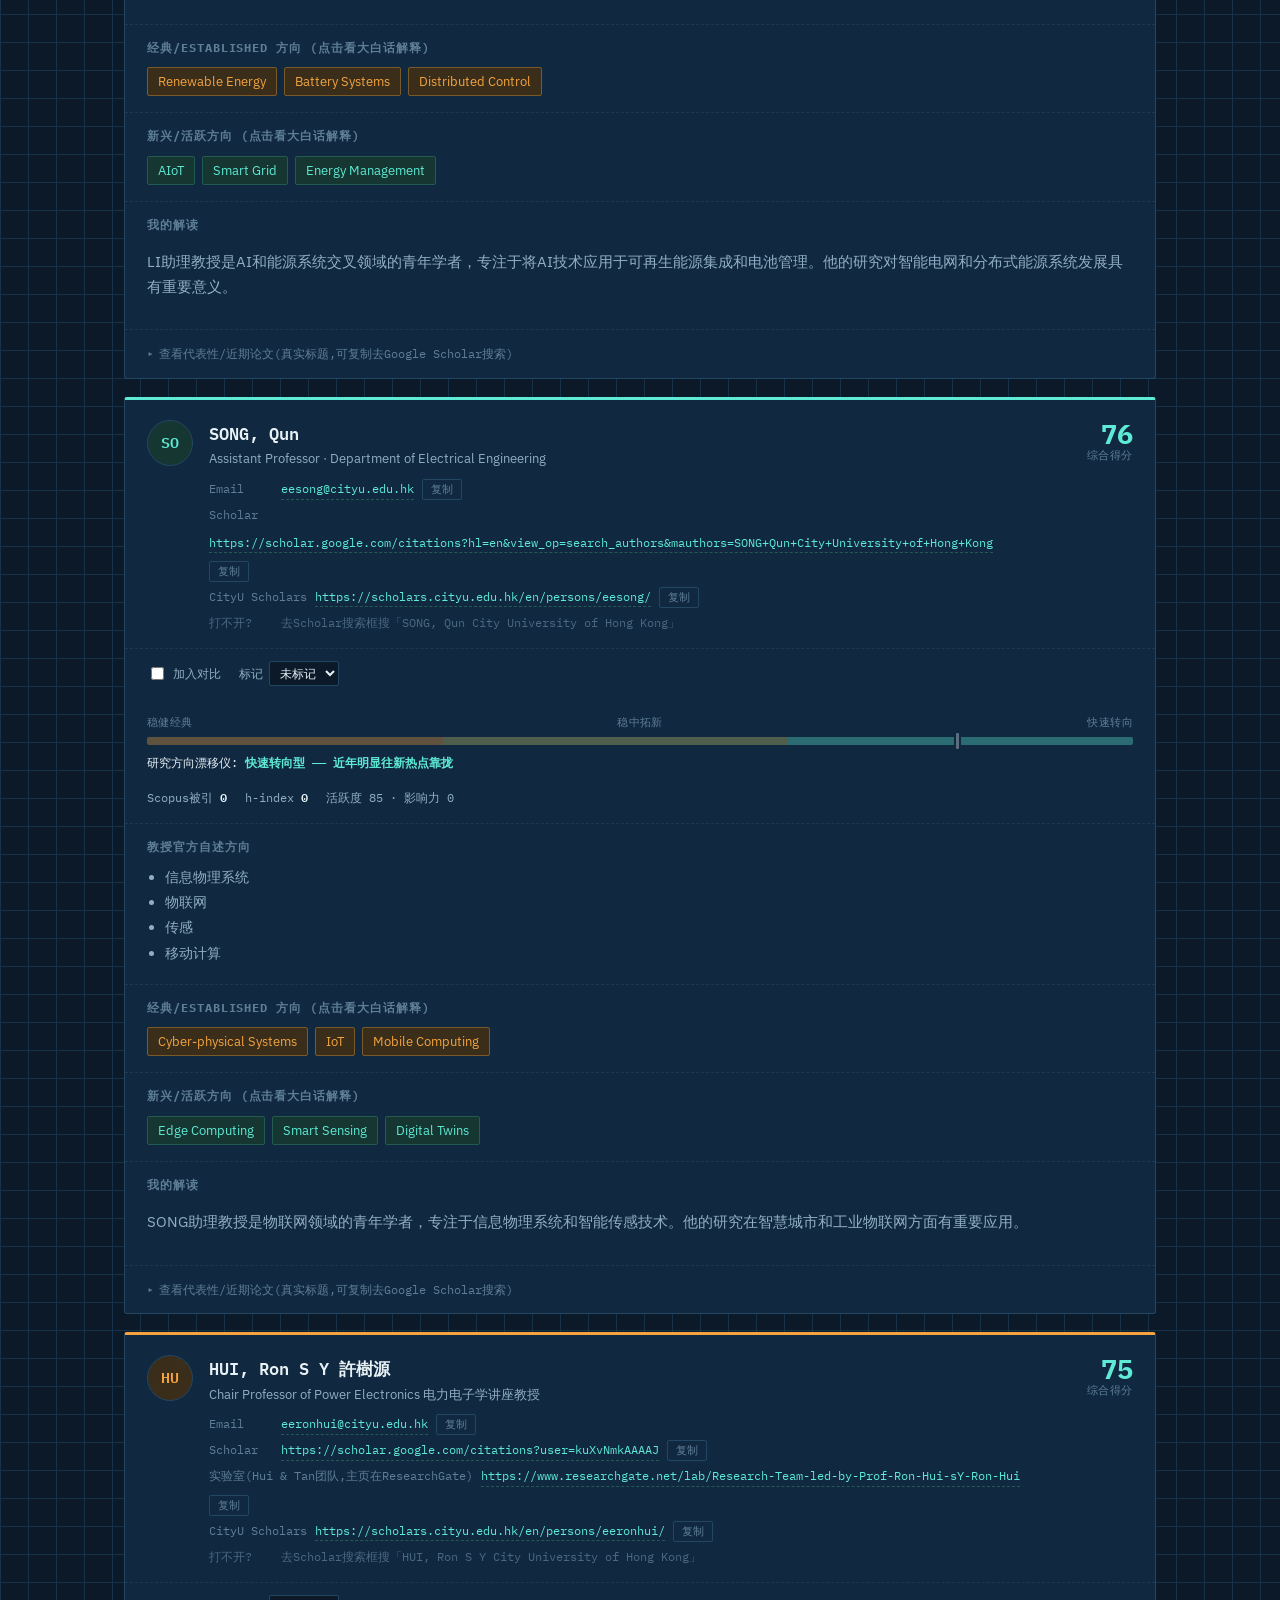
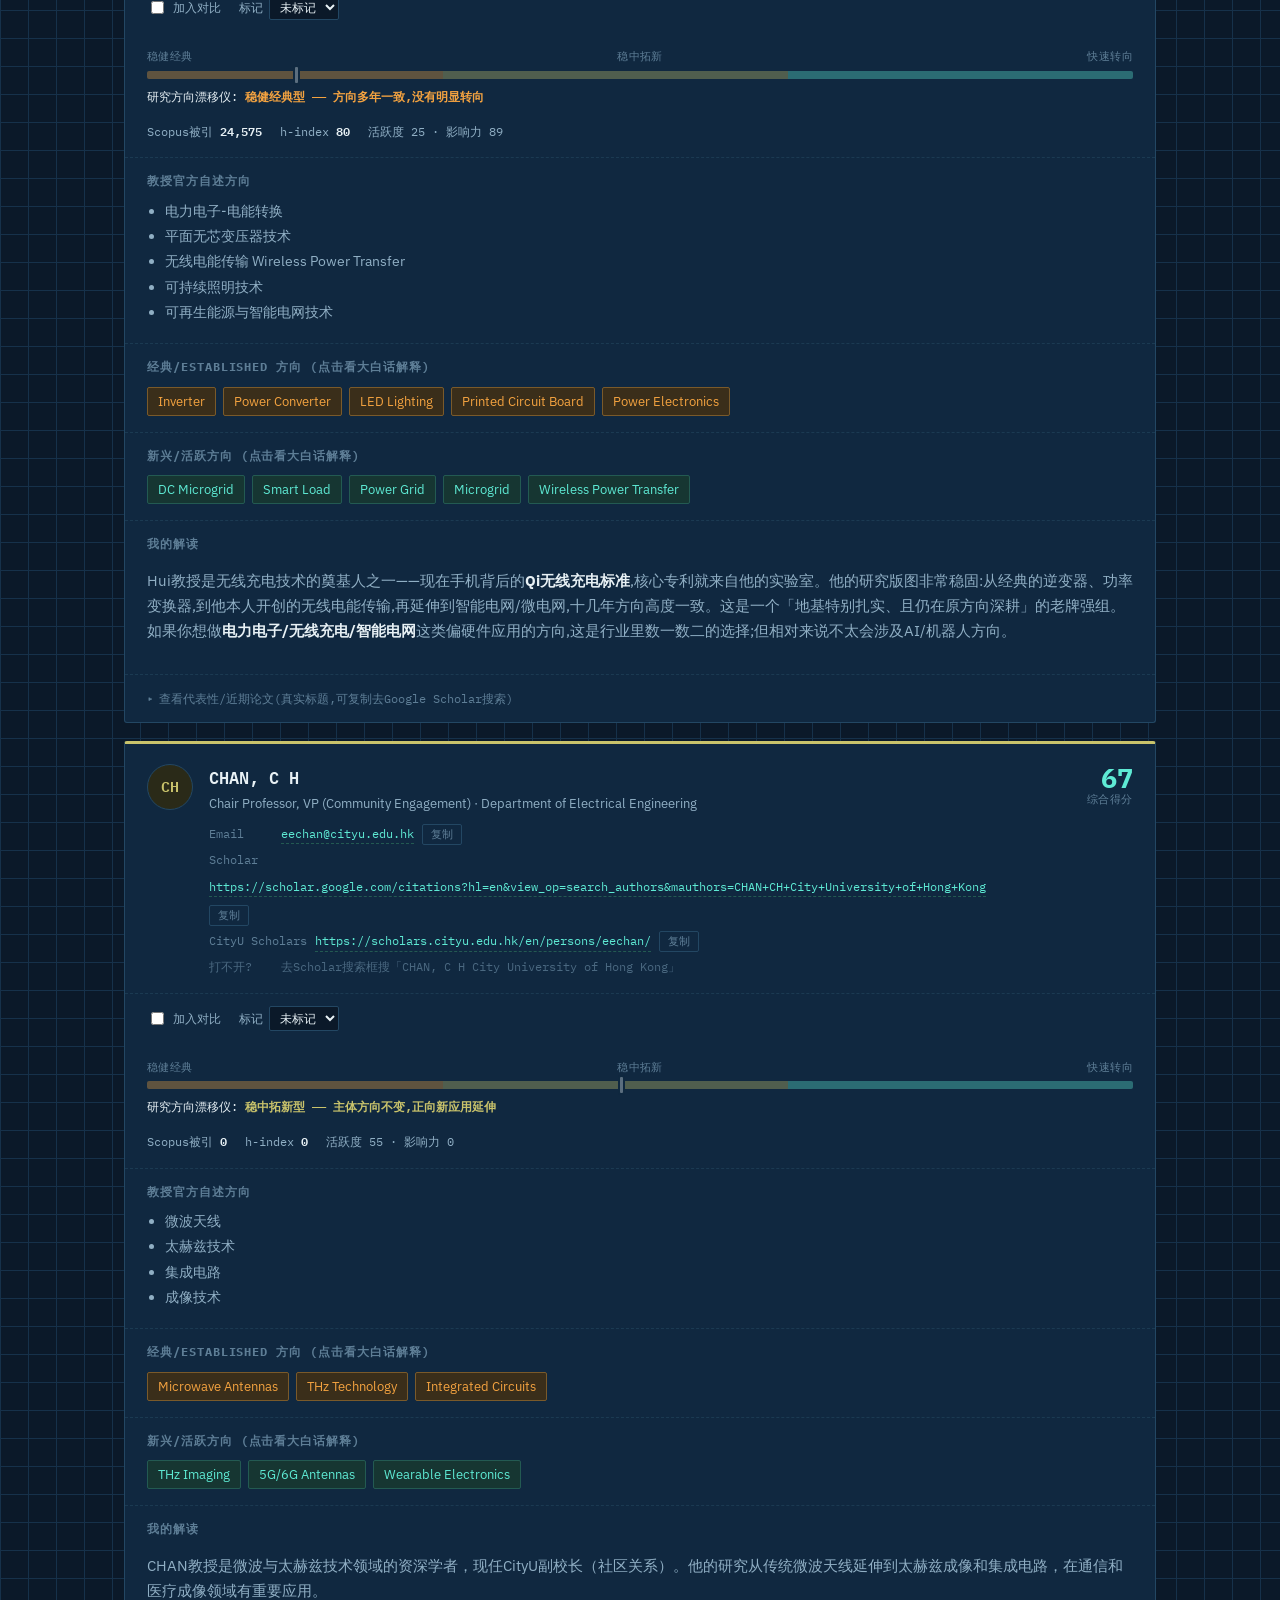
==== commit 5a615ae1: "v1.2.0: Show version badges and map all 50 faculty into theme bubbles Add visible site/data version " ====
--- a/index.html
+++ b/index.html
@@ -4,7 +4,7 @@
 <meta charset="UTF-8">
 <meta name="viewport" content="width=device-width, initial-scale=1.0">
 <meta name="description" content="CityU EE 导师方向雷达 —— 帮CDE系学生筛选、对比、理解导师研究方向">
-<title>CDE Mentor Navigator · CityU EE 导师方向雷达</title>
+<title>CDE Mentor Navigator v1.2.0 · CityU EE 导师方向雷达</title>
 <link rel="preconnect" href="https://fonts.googleapis.com">
 <link rel="preconnect" href="https://fonts.gstatic.com" crossorigin>
 <link href="https://fonts.googleapis.com/css2?family=IBM+Plex+Mono:wght@400;500;600;700&family=IBM+Plex+Sans:wght@400;500;600;700&family=IBM+Plex+Sans+SC:wght@400;500;600;700&display=swap" rel="stylesheet">
@@ -15,21 +15,22 @@
 
   <!-- HERO -->
   <div class="hero">
-    <p class="eyebrow">CityU EE Department · 基础数据 50/50 位已录入</p>
+    <p class="eyebrow">CityU EE Department · <span id="versionEyebrow">站点 v1.2.0 · 数据 v1.2.0</span> · 50/50 位已录入</p>
     <h1>导师方向<span class="accent">雷达</span> —— 谁的方向在变,谁的方向很稳</h1>
     <p>给CDE系想探索研究方向、准备联系导师申请lab的你。把零散的「官网简介 / Google Scholar / CityU Scholars 研究指纹 / 最近论文」拼成一张可筛选、可打分的地图,并把生僻术语翻成大白话。</p>
     <p>目前覆盖 CityU EE Department <b>50 位全职教职人员</b>(Chair Professor / Professor / Associate Professor / Assistant Professor),不含荣誉教授、荣休教授及兼职教职。7位试点导师数据已完善，其余43位基础信息已录入（Scopus引用数、近期论文等字段待核实）。</p>
     <div class="hero-meta">
-      <span class="pill">数据采集于 2026-06</span>
+      <span class="pill pill-version" id="versionPill" title="站点与数据版本,便于核对是否打开最新版">站点 v1.2.0</span>
+      <span class="pill" id="dataDatePill">数据更新 2026-06-24</span>
       <span class="pill">关键词窗口:近10年</span>
-      <span class="pill">50 位全职教职</span>
+      <span class="pill" id="profCountPill">50 位全职教职</span>
       <span class="pill" id="storageStatusNote">检测存储环境中…</span>
     </div>
 
     <!-- BUBBLE OVERVIEW -->
     <div class="bubble-section">
       <p class="panel-title" style="margin-bottom:4px;">按研究方向总览(点泡泡 = 展开看这个方向有哪些老师)</p>
-      <p class="bubble-sub">大小 = 这个方向目前有几位老师(7/41试点中) · 颜色 琥珀→青绿 = 整体偏经典稳定→偏新兴活跃 · 空心虚线泡泡 = 这批试点还没覆盖到,后续补上</p>
+      <p class="bubble-sub" id="bubbleSub">大小 = 这个方向目前有几位老师 · 颜色 琥珀→青绿 = 整体偏经典稳定→偏新兴活跃 · 一位老师可能出现在多个方向泡泡里</p>
       <div class="bubble-field" id="bubbleField"></div>
       <div class="theme-expand" id="themeExpand"></div>
     </div>
@@ -43,7 +44,7 @@
           <li><b>「稳定经典型 / 稳中拓新型 / 快速转向型」</b>是我综合「自述研究方向 vs 指纹关键词 vs 最近论文标题」三者是否吻合做出的<b>定性判断</b>,不是某个精确算出来的分数。</li>
           <li><b>学术影响力分数</b>基于 Scopus 累计被引用次数,换算成<b>固定对数刻度</b>的0-100分(地板500次引用、天花板4万次引用)—— 这是文献计量学处理引用数这种贫富差距悬殊数据的常见做法,好处是以后加更多老师进来,同一个人的这个分数不会跟着变动。</li>
           <li><b>匹配度分数</b>基于你输入的关键词和每位老师的研究标签做文本匹配,纯粹是给你探索用的工具,不代表老师本人是否愿意带你。</li>
-          <li><b>顶部研究方向气泡</b>用的是CityU EE官网自己划分的14个研究主题大类,泡泡里的人数是当前7人试点批次里属于这个方向的老师数量,会随着我覆盖更多老师持续更新。</li>
+          <li><b>顶部研究方向气泡</b>用的是 CityU EE 官网划分的 14 个研究主题大类;泡泡人数按当前已录入的 50 位全职老师统计,同一位老师可能因跨方向研究出现在多个泡泡里。</li>
           <li><b>"已联系/感兴趣/放弃"标记和搜索历史</b>存在你浏览器的 localStorage 里,只有你自己能看到。如果你清除了浏览器数据,这些标记会消失。</li>
           <li>联系导师前,务必自己再翻一下对方最近1-2年的论文/Google Scholar主页确认——教授官网自述的「研究方向」有时候更新不及时(下面PO教授的案例就是个例子)。</li>
           <li>Google Scholar的个人主页链接偶尔会被Google自己的风控拦截显示404(不是我数据错了),打不开的话直接去Google Scholar搜索框搜老师的英文全名+City University of Hong Kong,基本不会失败。</li>
@@ -102,7 +103,8 @@
   <div class="grid" id="cardGrid"></div>
 
   <footer>
-    <p>试点批次到此结束。如果这个颗粒度、格式、术语讲解的深浅你觉得OK,告诉我一声,我就按同样流程继续把剩下34位EE老师补完;如果想调整(比如想要更偏硬件/更偏理论的画像维度、或者想换掉试点里的某一位),也可以直接说,这边随时改。</p>
+    <p id="footerVersionNote">CDE Mentor Navigator · Phase 1 · 站点 v1.2.0 · 数据 v1.2.0 · 最后更新 2026-06-24</p>
+    <p>7 位试点导师叙述较完整;其余 43 位基础信息已录入,Scopus / 近期论文等待核实。版本记录见 GitHub README 项目日志。</p>
   </footer>
 
 </div>
--- a/css/style.css
+++ b/css/style.css
@@ -108,6 +108,14 @@
   background: var(--bg-panel);
 }
 
+.pill-version {
+  border-color: var(--amber-line);
+  background: var(--amber-soft);
+  color: var(--amber);
+  font-family: var(--mono);
+  font-weight: 600;
+}
+
 details.methodology {
   margin-top: 22px;
   border: 1px solid var(--line);
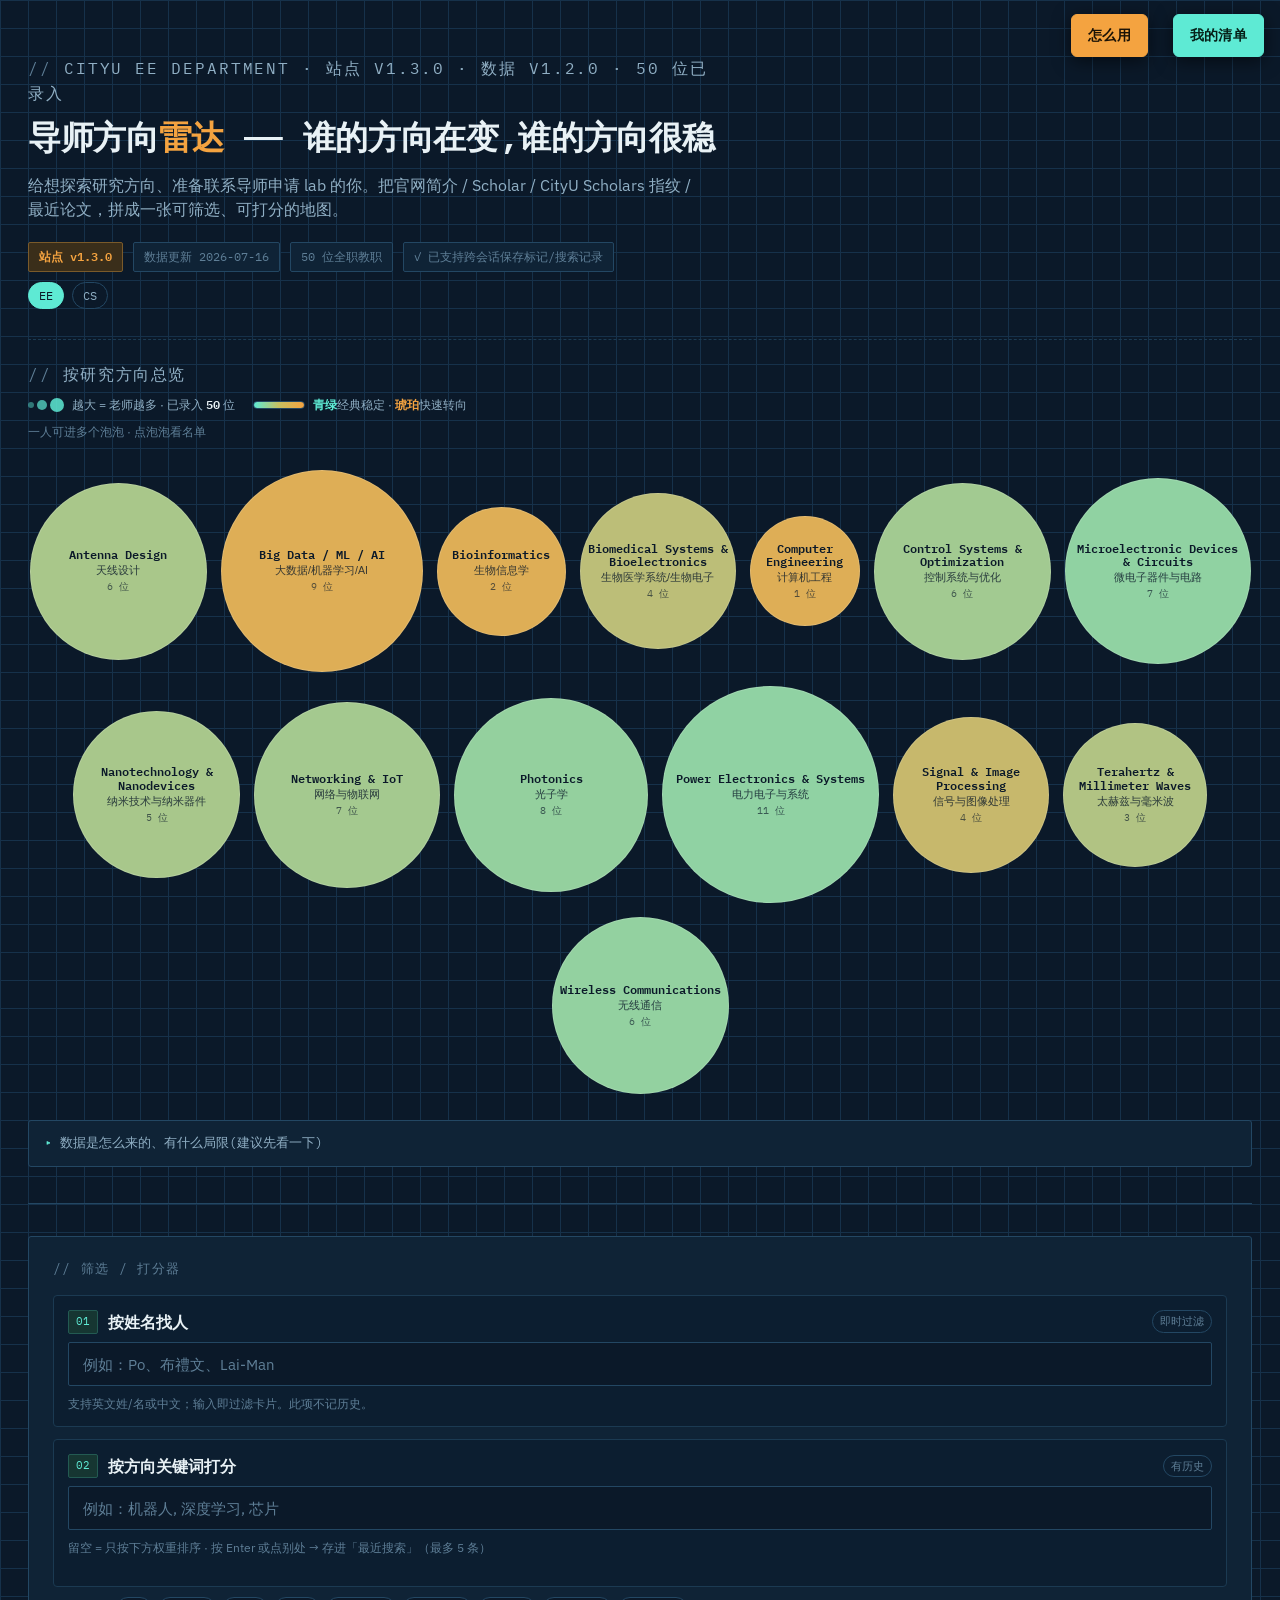
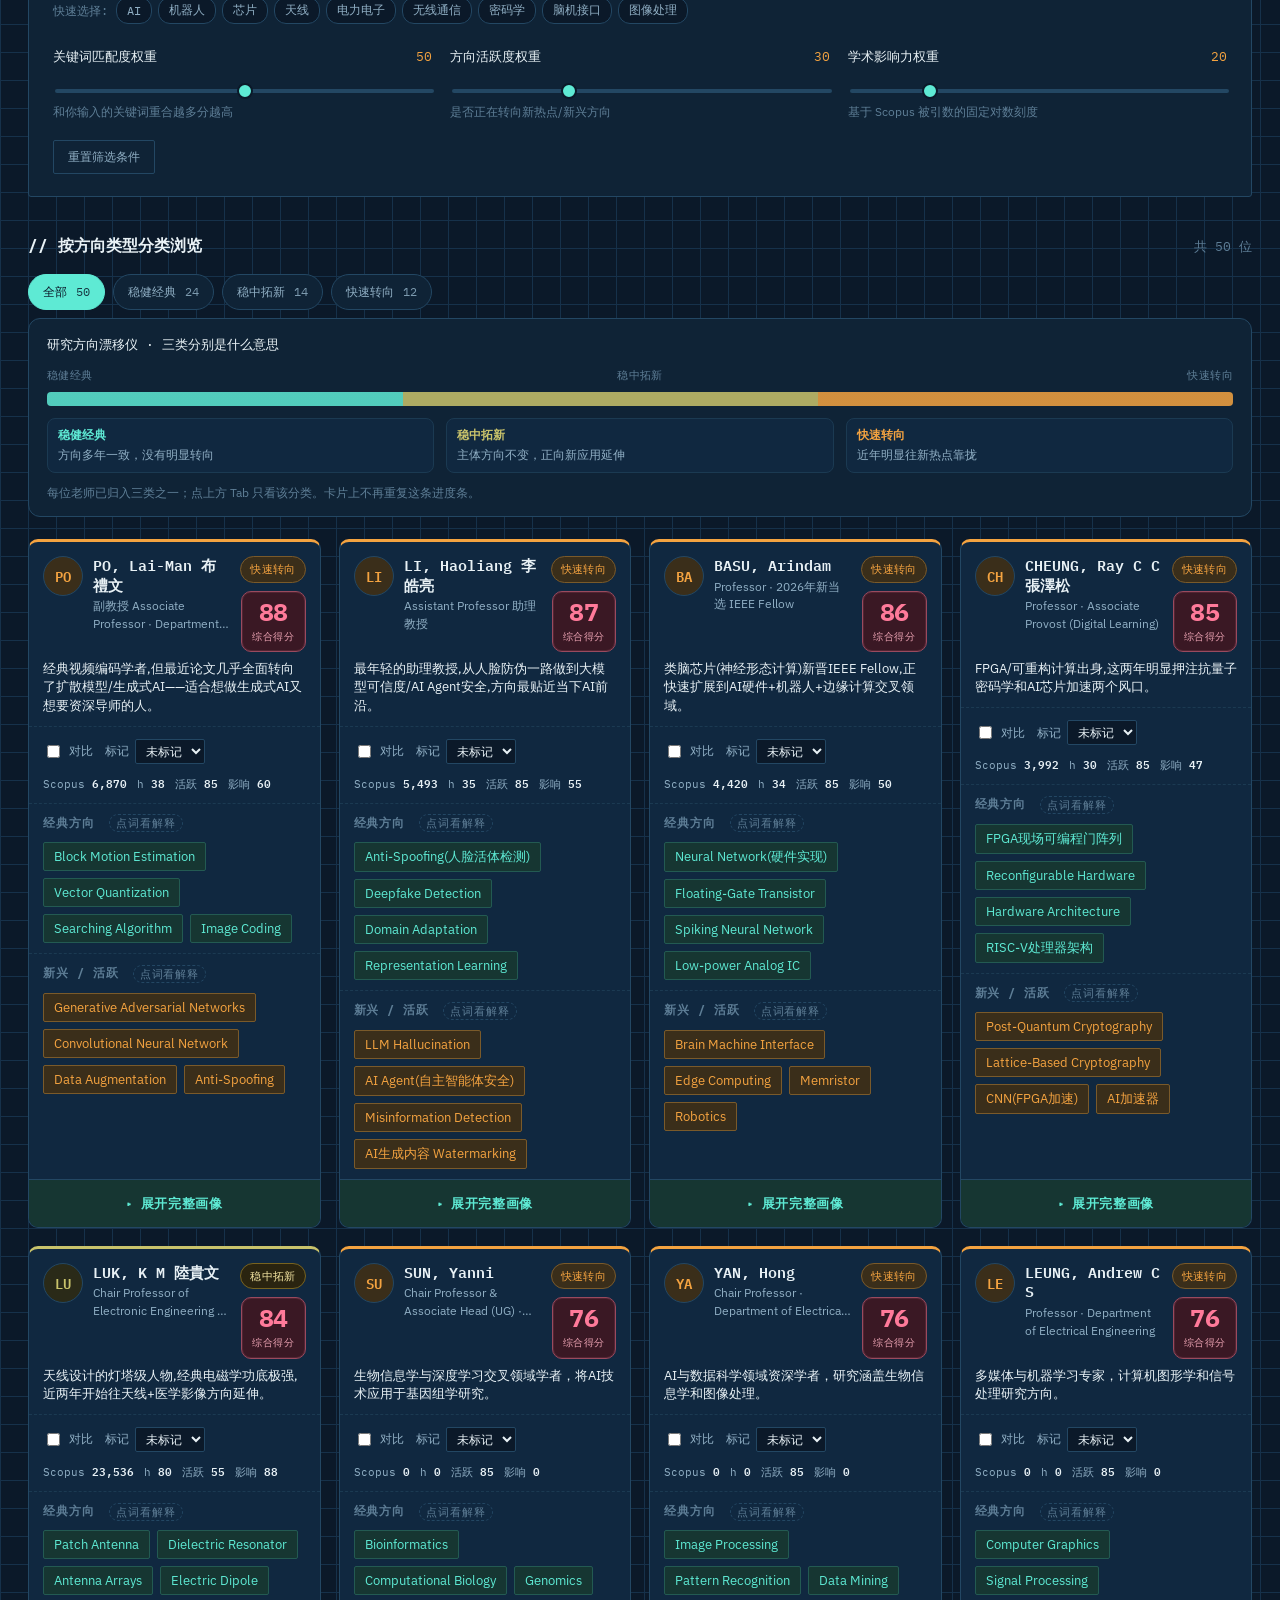
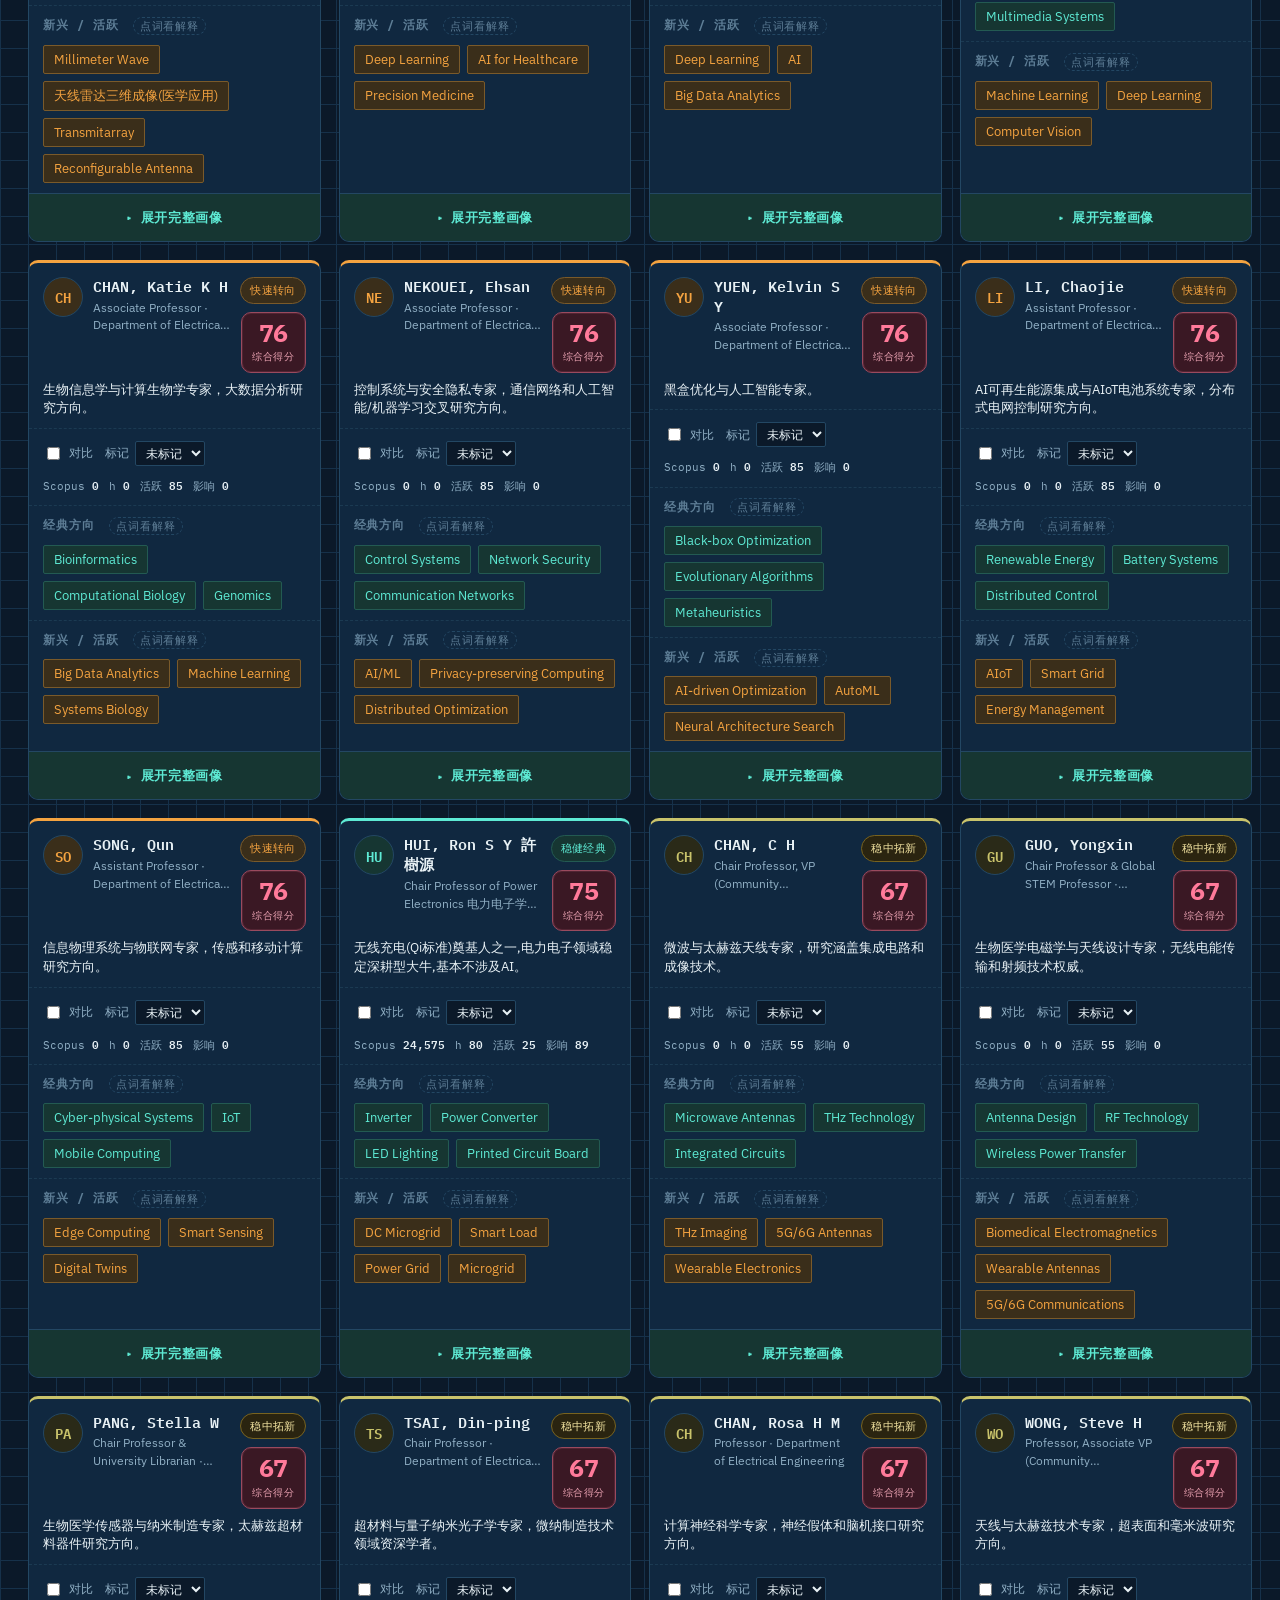
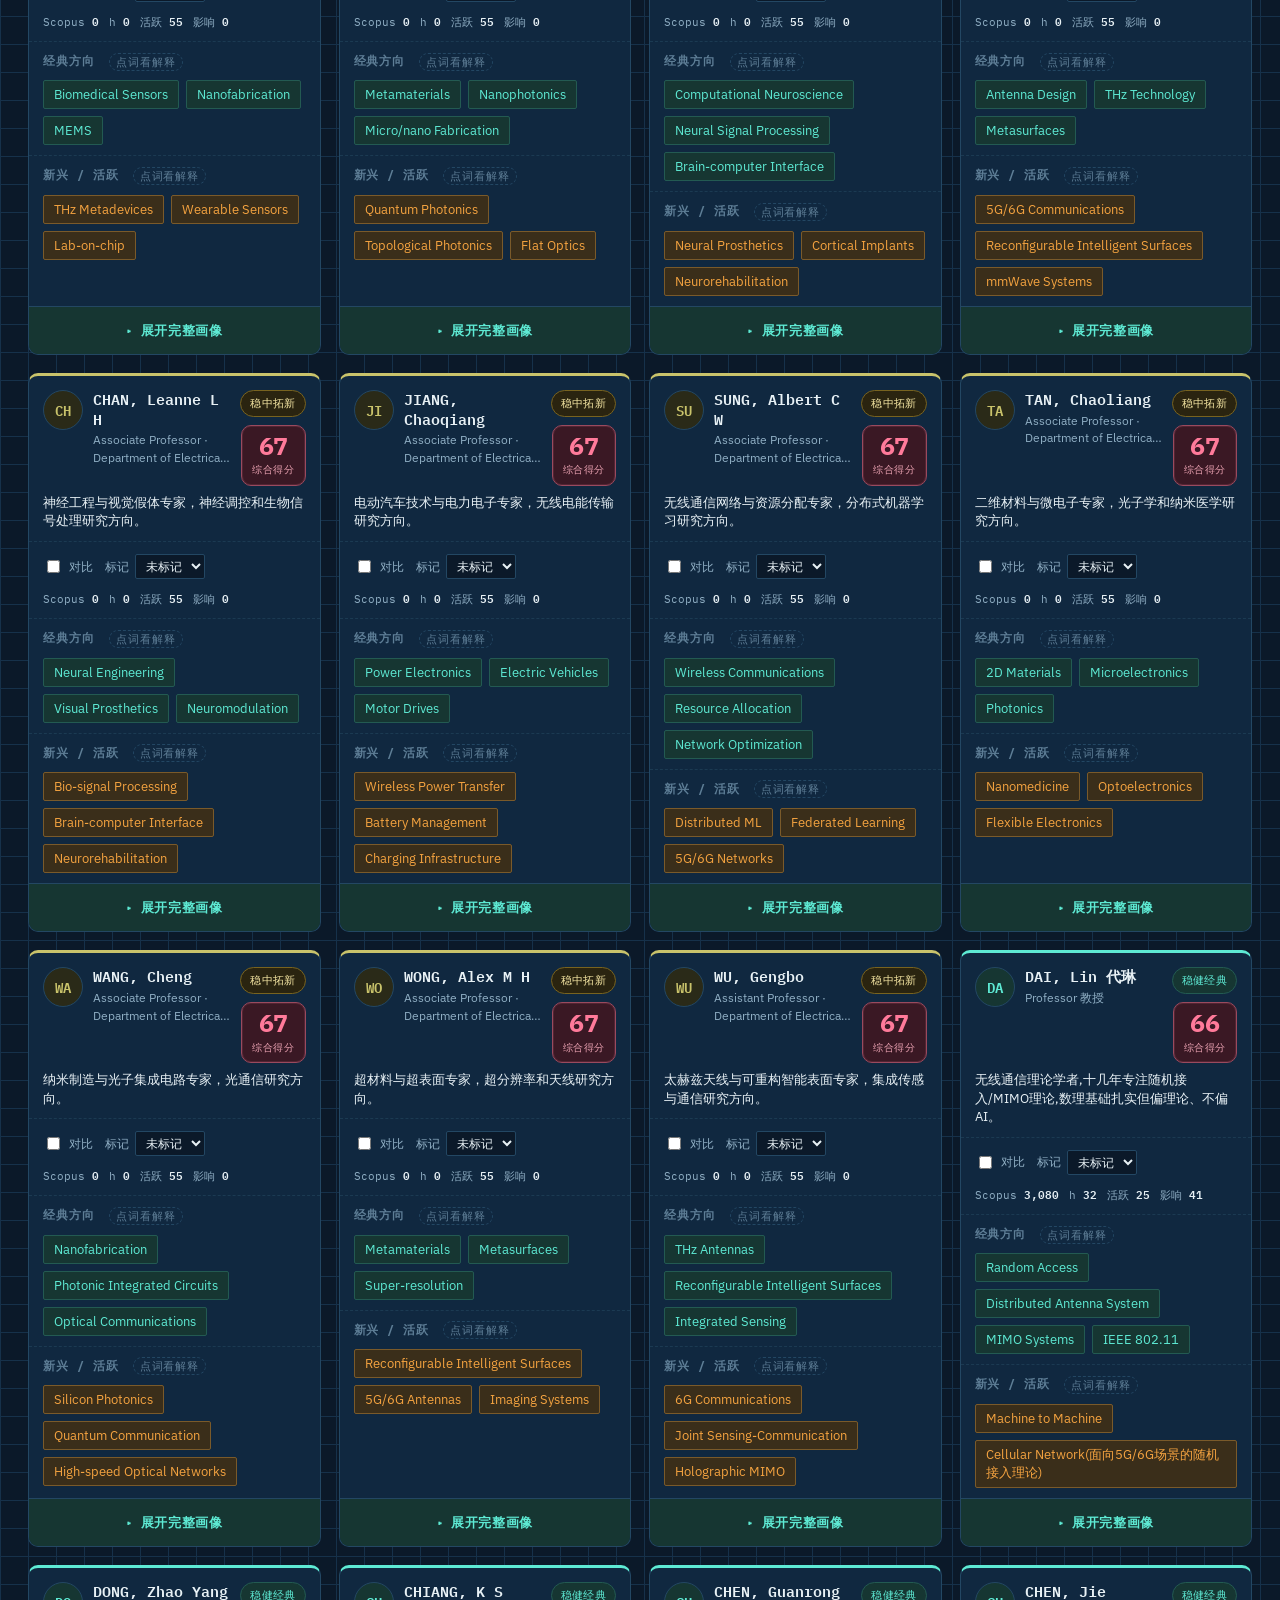
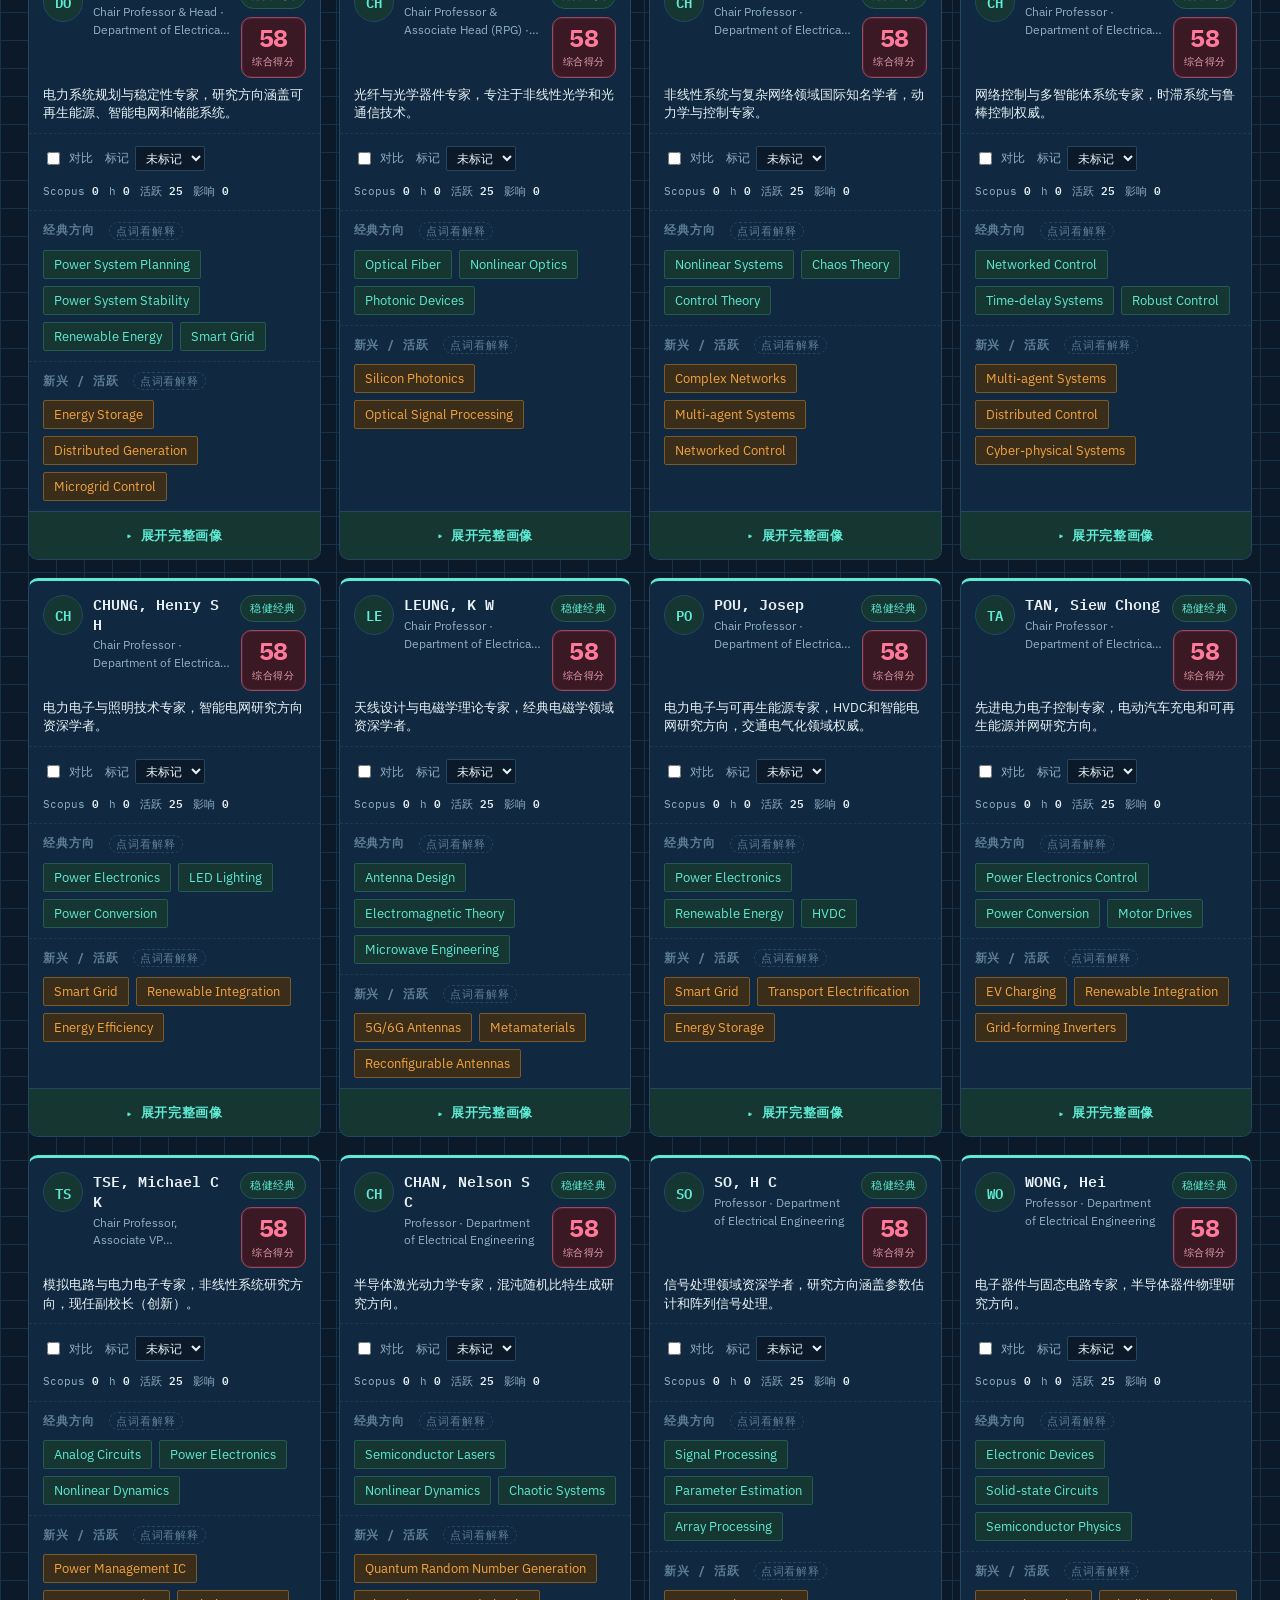
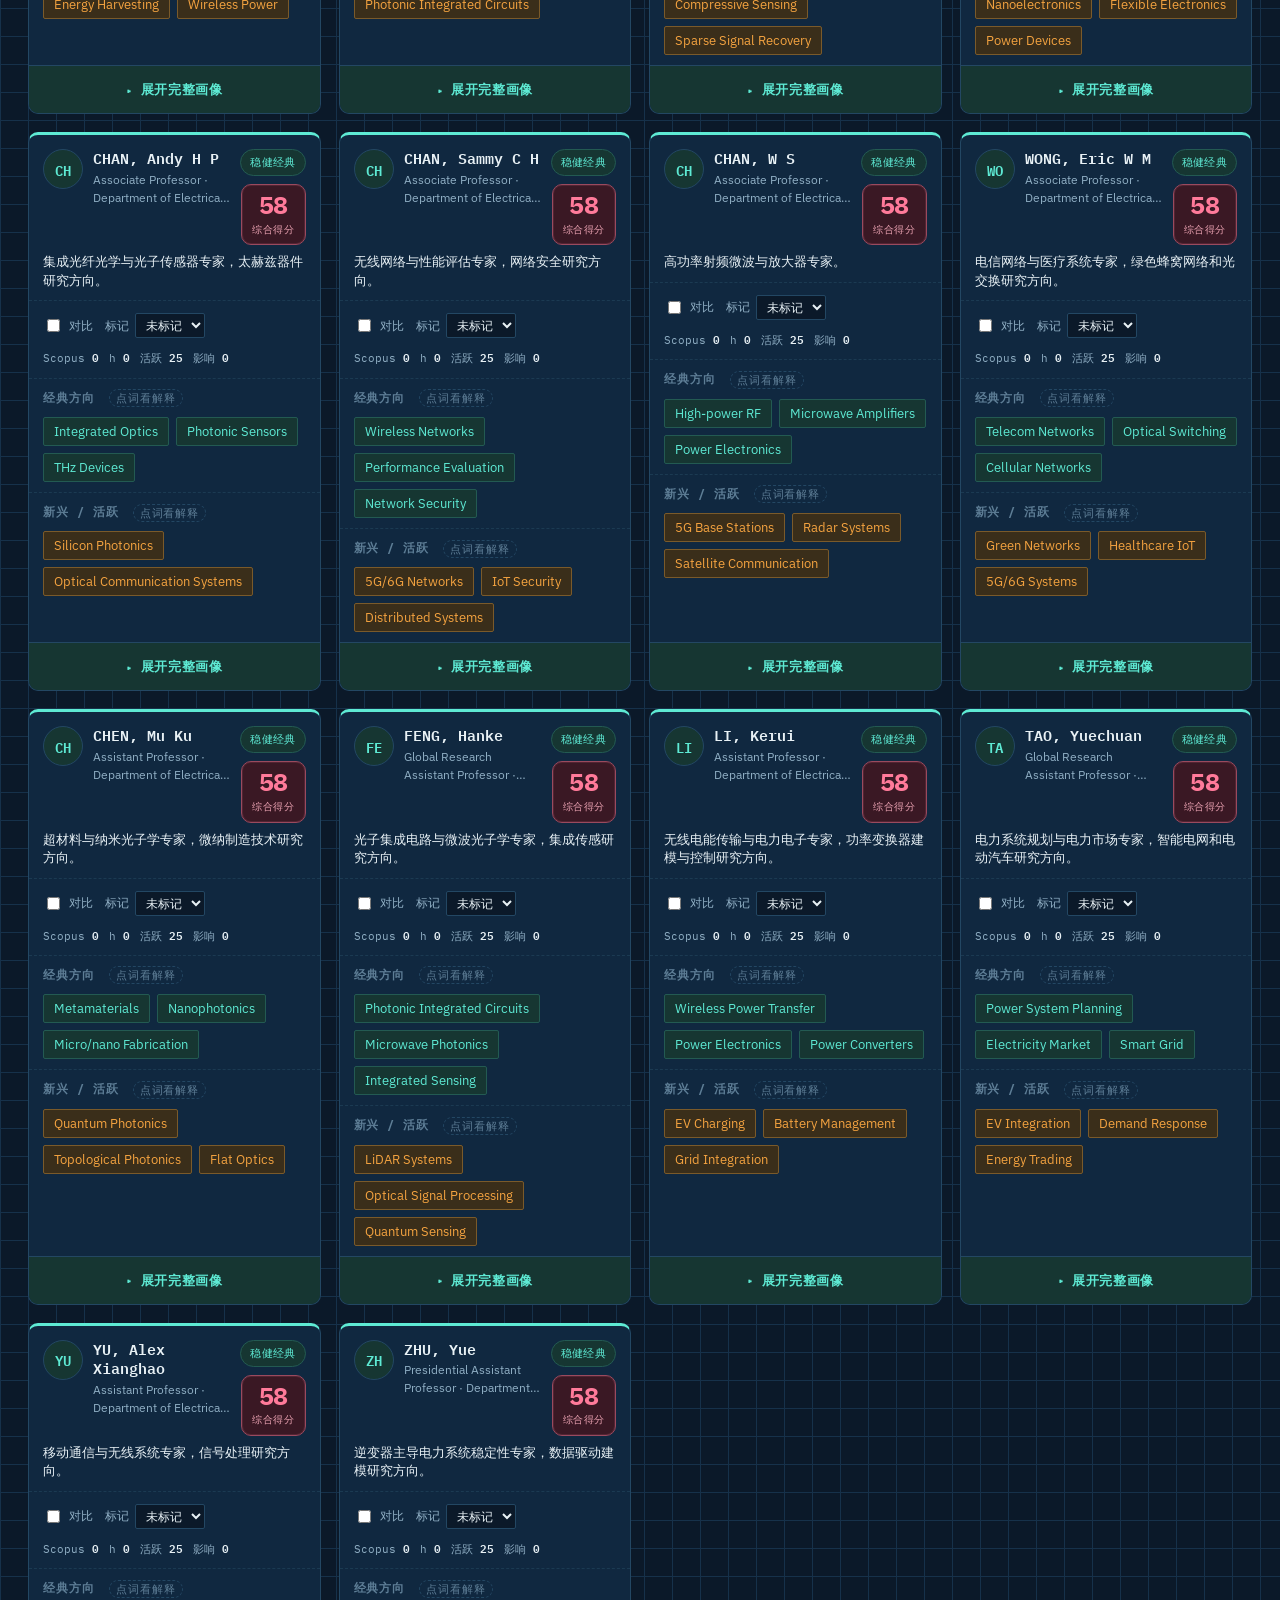
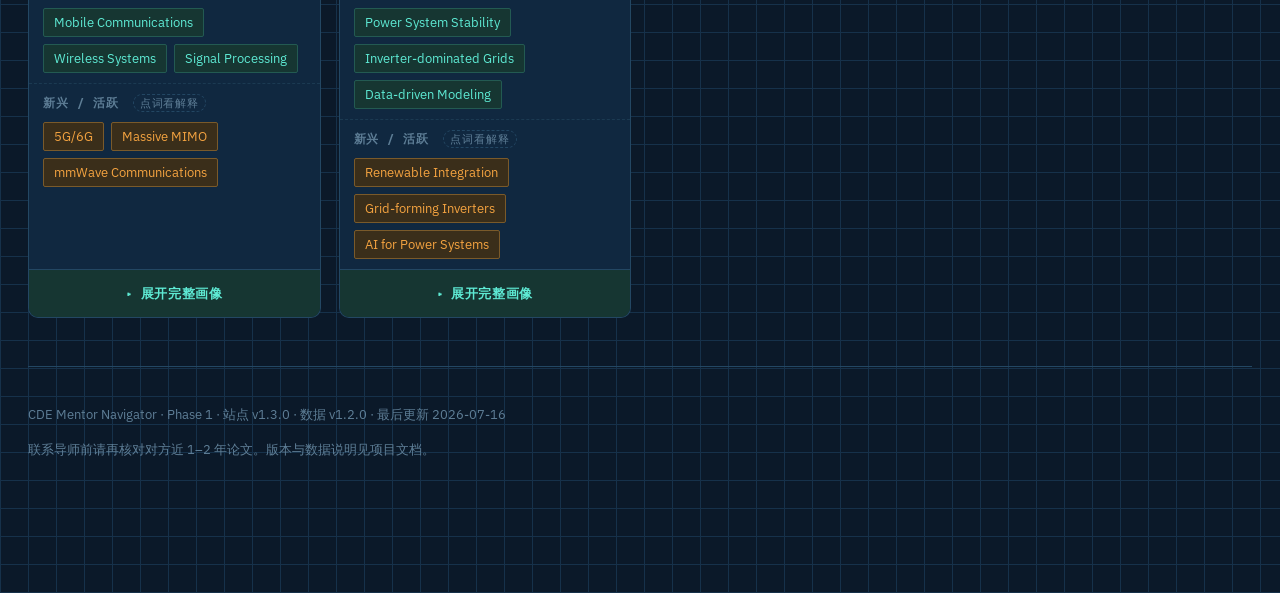
==== commit 2b8ce3e9: "Make guide and list FABs more visible Filled amber/teal buttons, clearer labels, brief attention pul" ====
--- a/index.html
+++ b/index.html
@@ -3,8 +3,8 @@
 <head>
 <meta charset="UTF-8">
 <meta name="viewport" content="width=device-width, initial-scale=1.0">
-<meta name="description" content="CityU EE 导师方向雷达 —— 帮CDE系学生筛选、对比、理解导师研究方向">
-<title>CDE Mentor Navigator v1.2.0 · CityU EE 导师方向雷达</title>
+<meta name="description" content="CityU EE 导师方向雷达 —— 帮学生筛选、对比、理解导师研究方向">
+<title>CDE Mentor Navigator · CityU EE 导师方向雷达</title>
 <link rel="preconnect" href="https://fonts.googleapis.com">
 <link rel="preconnect" href="https://fonts.gstatic.com" crossorigin>
 <link href="https://fonts.googleapis.com/css2?family=IBM+Plex+Mono:wght@400;500;600;700&family=IBM+Plex+Sans:wght@400;500;600;700&family=IBM+Plex+Sans+SC:wght@400;500;600;700&display=swap" rel="stylesheet">
@@ -13,55 +13,75 @@
 <body>
 <div class="wrap">
 
-  <!-- HERO -->
   <div class="hero">
-    <p class="eyebrow">CityU EE Department · <span id="versionEyebrow">站点 v1.2.0 · 数据 v1.2.0</span> · 50/50 位已录入</p>
+    <p class="eyebrow">CityU EE Department · <span id="versionEyebrow">站点 · 数据</span> · 50 位已录入</p>
     <h1>导师方向<span class="accent">雷达</span> —— 谁的方向在变,谁的方向很稳</h1>
-    <p>给CDE系想探索研究方向、准备联系导师申请lab的你。把零散的「官网简介 / Google Scholar / CityU Scholars 研究指纹 / 最近论文」拼成一张可筛选、可打分的地图,并把生僻术语翻成大白话。</p>
-    <p>目前覆盖 CityU EE Department <b>50 位全职教职人员</b>(Chair Professor / Professor / Associate Professor / Assistant Professor),不含荣誉教授、荣休教授及兼职教职。7位试点导师数据已完善，其余43位基础信息已录入（Scopus引用数、近期论文等字段待核实）。</p>
+    <p>给想探索研究方向、准备联系导师申请 lab 的你。把官网简介 / Scholar / CityU Scholars 指纹 / 最近论文，拼成一张可筛选、可打分的地图。</p>
     <div class="hero-meta">
-      <span class="pill pill-version" id="versionPill" title="站点与数据版本,便于核对是否打开最新版">站点 v1.2.0</span>
-      <span class="pill" id="dataDatePill">数据更新 2026-06-24</span>
-      <span class="pill">关键词窗口:近10年</span>
+      <span class="pill pill-version" id="versionPill">站点</span>
+      <span class="pill" id="dataDatePill">数据更新</span>
       <span class="pill" id="profCountPill">50 位全职教职</span>
       <span class="pill" id="storageStatusNote">检测存储环境中…</span>
     </div>
-
-    <!-- BUBBLE OVERVIEW -->
+    <nav class="dept-switch" aria-label="院系切换">
+      <a class="active" href="./index.html">EE</a>
+      <a href="./cs/index.html">CS</a>
+    </nav>
+
     <div class="bubble-section">
-      <p class="panel-title" style="margin-bottom:4px;">按研究方向总览(点泡泡 = 展开看这个方向有哪些老师)</p>
-      <p class="bubble-sub" id="bubbleSub">大小 = 这个方向目前有几位老师 · 颜色 琥珀→青绿 = 整体偏经典稳定→偏新兴活跃 · 一位老师可能出现在多个方向泡泡里</p>
+      <p class="panel-title" style="margin-bottom:8px;">按研究方向总览</p>
+      <div class="bubble-legend" id="bubbleSub">
+        <div class="bubble-legend-item">
+          <span class="bubble-legend-size" aria-hidden="true"><i></i><i></i><i></i></span>
+          <span>越大 = 老师越多 · 已录入 <b id="bubbleCount">—</b> 位</span>
+        </div>
+        <div class="bubble-legend-item">
+          <span class="bubble-legend-grad" aria-hidden="true"></span>
+          <span><em class="c-teal">青绿</em>经典稳定 · <em class="c-amber">琥珀</em>快速转向</span>
+        </div>
+        <div class="bubble-legend-note">一人可进多个泡泡 · 点泡泡看名单</div>
+      </div>
       <div class="bubble-field" id="bubbleField"></div>
       <div class="theme-expand" id="themeExpand"></div>
     </div>
 
-    <!-- METHODOLOGY -->
     <details class="methodology">
       <summary>数据是怎么来的、有什么局限(建议先看一下)</summary>
       <div class="m-body">
         <ul>
-          <li><b>经典/新兴方向标签</b>来自 CityUHK Scholars(Pure系统 + Elsevier Fingerprint Engine)对每位老师<b>career-wide全部论文</b>做的关键词加权统计 —— 权重越高代表这个词在其学术生涯里出现得越频繁、越「经典」;权重低但仍出现、且能在<b>近1-2年论文标题</b>里对上的,我归类为「新兴/活跃方向」。这是<b>归纳估计</b>,不是逐年精确的发文频率曲线。</li>
-          <li><b>「稳定经典型 / 稳中拓新型 / 快速转向型」</b>是我综合「自述研究方向 vs 指纹关键词 vs 最近论文标题」三者是否吻合做出的<b>定性判断</b>,不是某个精确算出来的分数。</li>
-          <li><b>学术影响力分数</b>基于 Scopus 累计被引用次数,换算成<b>固定对数刻度</b>的0-100分(地板500次引用、天花板4万次引用)—— 这是文献计量学处理引用数这种贫富差距悬殊数据的常见做法,好处是以后加更多老师进来,同一个人的这个分数不会跟着变动。</li>
-          <li><b>匹配度分数</b>基于你输入的关键词和每位老师的研究标签做文本匹配,纯粹是给你探索用的工具,不代表老师本人是否愿意带你。</li>
-          <li><b>顶部研究方向气泡</b>用的是 CityU EE 官网划分的 14 个研究主题大类;泡泡人数按当前已录入的 50 位全职老师统计,同一位老师可能因跨方向研究出现在多个泡泡里。</li>
-          <li><b>"已联系/感兴趣/放弃"标记和搜索历史</b>存在你浏览器的 localStorage 里,只有你自己能看到。如果你清除了浏览器数据,这些标记会消失。</li>
-          <li>联系导师前,务必自己再翻一下对方最近1-2年的论文/Google Scholar主页确认——教授官网自述的「研究方向」有时候更新不及时(下面PO教授的案例就是个例子)。</li>
-          <li>Google Scholar的个人主页链接偶尔会被Google自己的风控拦截显示404(不是我数据错了),打不开的话直接去Google Scholar搜索框搜老师的英文全名+City University of Hong Kong,基本不会失败。</li>
+          <li><b>经典/新兴方向标签</b>来自 CityUHK Scholars 对 career-wide 论文的关键词加权；能在近 1–2 年论文标题对上的，归为新兴/活跃。这是归纳估计，不是逐年精确曲线。</li>
+          <li><b>稳健经典 / 稳中拓新 / 快速转向</b>是综合「自述 vs 指纹 vs 近作」的定性判断，不是精确算出的分数。</li>
+          <li><b>学术影响力</b>基于 Scopus 被引的固定对数刻度；<b>匹配度</b>只反映你输入的关键词重合，不代表导师是否愿意带你。</li>
+          <li>标记与关键词搜索历史存在本机 localStorage；清除浏览器数据会丢失。</li>
         </ul>
       </div>
     </details>
   </div>
 
-  <!-- FILTER PANEL -->
   <div class="panel">
     <p class="panel-title">筛选 / 打分器</p>
 
-    <div class="tag-input-row">
-      <label for="interestInput">你感兴趣的方向或关键词(支持中英文,用逗号或空格分隔,比如:机器人, 深度学习, 芯片)</label>
-      <input id="interestInput" type="text" placeholder="例如:robotics, 大语言模型, 芯片设计">
-      <div class="input-hint">留空 = 不按关键词筛选,只看下面两个权重 · 按Enter或点别处会把这次搜索存进"最近搜索"</div>
-      <div class="active-tags" id="activeTags"></div>
+    <div class="search-engines">
+      <div class="tag-input-row search-engine">
+        <div class="search-engine-head">
+          <span class="search-engine-num">01</span>
+          <label for="nameInput">按姓名找人</label>
+          <span class="search-engine-tag">即时过滤</span>
+        </div>
+        <input id="nameInput" type="text" placeholder="例如：Po、布禮文、Lai-Man" autocomplete="off">
+        <div class="input-hint">支持英文姓/名或中文；输入即过滤卡片。此项不记历史。</div>
+      </div>
+
+      <div class="tag-input-row search-engine">
+        <div class="search-engine-head">
+          <span class="search-engine-num">02</span>
+          <label for="interestInput">按方向关键词打分</label>
+          <span class="search-engine-tag">有历史</span>
+        </div>
+        <input id="interestInput" type="text" placeholder="例如：机器人, 深度学习, 芯片" autocomplete="off">
+        <div class="input-hint">留空 = 只按下方权重排序 · 按 Enter 或点别处 → 存进「最近搜索」（最多 5 条）</div>
+        <div class="active-tags" id="activeTags"></div>
+      </div>
     </div>
 
     <div class="quick-row">
@@ -69,7 +89,7 @@
       <div class="quick-chips" id="presetChips"></div>
     </div>
     <div class="quick-row" id="historyRow" style="display:none;">
-      <span class="quick-label">最近搜索:</span>
+      <span class="quick-label">关键词最近搜索:</span>
       <div class="quick-chips" id="historyChips"></div>
     </div>
 
@@ -87,33 +107,44 @@
       <div class="slider-block">
         <label>学术影响力权重 <span class="val" id="wImpactVal">20</span></label>
         <input type="range" id="wImpact" min="0" max="100" value="20">
-        <div class="slider-sub">基于Scopus被引数的固定对数刻度</div>
+        <div class="slider-sub">基于 Scopus 被引数的固定对数刻度</div>
       </div>
     </div>
 
     <button class="reset-btn" id="resetBtn" type="button">重置筛选条件</button>
   </div>
 
-  <!-- RESULTS -->
   <div class="results-head">
-    <h2 style="font-family:var(--mono);font-size:1rem;margin:0;color:var(--ink);">// 按综合得分排序</h2>
+    <h2 style="font-family:var(--mono);font-size:1rem;margin:0;color:var(--ink);">// 按方向类型分类浏览</h2>
     <span class="results-count" id="resultsCount"></span>
   </div>
+  <div class="tier-tabs" id="tierTabs" role="tablist" aria-label="按稳健经典 / 稳中拓新 / 快速转向分类"></div>
+
+  <div class="tier-legend" id="tierLegend">
+    <p class="tier-legend-title">研究方向漂移仪 · 三类分别是什么意思</p>
+    <div class="gauge-label-row"><span>稳健经典</span><span>稳中拓新</span><span>快速转向</span></div>
+    <div class="gauge gauge-lg" aria-hidden="true"></div>
+    <div class="tier-legend-defs">
+      <div class="tier-def stable"><b>稳健经典</b>方向多年一致，没有明显转向</div>
+      <div class="tier-def evolve"><b>稳中拓新</b>主体方向不变，正向新应用延伸</div>
+      <div class="tier-def pivot"><b>快速转向</b>近年明显往新热点靠拢</div>
+    </div>
+    <p class="tier-tabs-hint">每位老师已归入三类之一；点上方 Tab 只看该分类。卡片上不再重复这条进度条。</p>
+  </div>
 
   <div class="grid" id="cardGrid"></div>
 
   <footer>
-    <p id="footerVersionNote">CDE Mentor Navigator · Phase 1 · 站点 v1.2.0 · 数据 v1.2.0 · 最后更新 2026-06-24</p>
-    <p>7 位试点导师叙述较完整;其余 43 位基础信息已录入,Scopus / 近期论文等待核实。版本记录见 GitHub README 项目日志。</p>
+    <p id="footerVersionNote">CDE Mentor Navigator · EE</p>
+    <p>联系导师前请再核对对方近 1–2 年论文。版本与数据说明见项目文档。</p>
   </footer>
 
 </div>
 
-<!-- FLOATING BUTTONS -->
-<button id="myListBtn" class="fab fab-mylist" type="button">📋 我的清单</button>
+<button id="guideBtn" class="fab fab-guide" type="button" title="怎么用这个雷达">怎么用</button>
+<button id="myListBtn" class="fab fab-mylist" type="button" title="我的清单">我的清单</button>
 <button id="backToTopBtn" class="fab fab-top" type="button" title="回到顶部" aria-label="回到顶部">↑</button>
 
-<!-- COMPARE BAR -->
 <div class="compare-bar" id="compareBar">
   <div class="compare-bar-inner">
     <div class="compare-chips" id="compareChips"></div>
@@ -122,7 +153,6 @@
   </div>
 </div>
 
-<!-- COMPARE OVERLAY -->
 <div class="overlay" id="compareOverlay">
   <div class="overlay-panel">
     <div class="overlay-head">
@@ -133,7 +163,6 @@
   </div>
 </div>
 
-<!-- MY LIST OVERLAY -->
 <div class="overlay" id="myListOverlay">
   <div class="overlay-panel">
     <div class="overlay-head">
@@ -141,7 +170,64 @@
       <button class="overlay-close" data-close="myListOverlay" type="button">✕ 关闭</button>
     </div>
     <div id="myListContent"></div>
-    <button class="reset-btn" id="clearStatusBtn" type="button" style="margin-top:6px;">清空所有标记</button>
+    <div class="mylist-actions">
+      <button class="reset-btn export-btn" id="exportListBtn" type="button">一键导出清单 CSV</button>
+      <button class="reset-btn" id="clearStatusBtn" type="button">清空所有标记</button>
+    </div>
+  </div>
+</div>
+
+<div class="overlay" id="guideOverlay">
+  <div class="overlay-panel overlay-panel-guide">
+    <div class="overlay-head">
+      <h3>// 使用教程</h3>
+      <button class="overlay-close" data-close="guideOverlay" type="button">✕ 关闭</button>
+    </div>
+    <div class="guide-body">
+      <section class="guide-sec">
+        <h4><span class="guide-num">01</span> 关键词标签 · 点一下看解释</h4>
+        <p>卡片上的「经典方向 / 新兴活跃」彩色词条<b>可以点</b>：点开大白话解释，再点同一词收起。不会跳转页面。</p>
+      </section>
+      <section class="guide-sec">
+        <h4><span class="guide-num">02</span> 打分功能 · 原理</h4>
+        <p>综合得分 = 你设的三个权重加权：</p>
+        <ul>
+          <li><b>匹配度</b>：你输入的方向关键词，和老师标签重合越多越高（探索工具，不代表对方愿不愿意带你）</li>
+          <li><b>活跃度</b>：是否偏新兴/转向新热点</li>
+          <li><b>影响力</b>：Scopus 被引的固定对数刻度（0–100）</li>
+        </ul>
+        <p>拖动滑条会立刻重排卡片。</p>
+      </section>
+      <section class="guide-sec">
+        <h4><span class="guide-num">03</span> 对比功能</h4>
+        <p>在卡片上勾选「对比」（最多 3 位）→ 底部出现对比条 →「查看对比」并排看标签、引用、方向类型。</p>
+      </section>
+      <section class="guide-sec">
+        <h4><span class="guide-num">04</span> 分类功能</h4>
+        <p>结果区 Tab：全部 / 稳健经典 / 稳中拓新 / 快速转向。这是对「方向有没有在变」的定性归类，说明在 Tab 下方的漂移仪图例里。</p>
+      </section>
+      <section class="guide-sec">
+        <h4><span class="guide-num">05</span> 展开完整画像</h4>
+        <p>卡片底部醒目按钮「展开完整画像」→ 四个内页：联系方式 / 自述 / 解读 / 论文。内容区可上下滚动。</p>
+      </section>
+      <section class="guide-sec">
+        <h4><span class="guide-num">06</span> 方向泡泡 · 功能与原理</h4>
+        <ul>
+          <li><b>大小</b>：该方向当前已录入老师人数</li>
+          <li><b>颜色</b>：青绿偏经典稳定 → 琥珀偏快速转向（按泡泡内老师类型汇总）</li>
+          <li><b>点击</b>：展开该方向老师名单，再点可跳到对应卡片</li>
+          <li><b>重叠</b>：跨方向老师会出现在多个泡泡里</li>
+        </ul>
+      </section>
+      <section class="guide-sec">
+        <h4><span class="guide-num">07</span> 搜索与清单</h4>
+        <ul>
+          <li><b>按姓名</b>：即时过滤，不记历史</li>
+          <li><b>按关键词</b>：参与打分；Enter / 失焦后写入「最近搜索」（本机最多 5 条）</li>
+          <li><b>清单</b>（右上角）：把标记为感兴趣/已联系/放弃的老师汇总，可导出 CSV</li>
+        </ul>
+      </section>
+    </div>
   </div>
 </div>
 
--- a/css/style.css
+++ b/css/style.css
@@ -15,6 +15,10 @@
   --teal: #5EEAD4;
   --teal-soft: #163632;
   --teal-line: #235A52;
+  /* 综合得分专用色：避开橙/青/黄，单独承担「分数」语义 */
+  --score: #FF7A9A;
+  --score-soft: #3A1824;
+  --score-line: #9A4A5E;
   --mono: 'IBM Plex Mono', ui-monospace, monospace;
   --sans: 'IBM Plex Sans', 'IBM Plex Sans SC', -apple-system, sans-serif;
 }
@@ -47,9 +51,9 @@
 a:hover { border-bottom-color: var(--teal); }
 
 .wrap {
-  max-width: 1080px;
+  max-width: 1440px;
   margin: 0 auto;
-  padding: 0 24px;
+  padding: 0 28px 40px;
 }
 
 /* ---------- HERO ---------- */
@@ -175,6 +179,74 @@
   font-size: .78rem;
   color: var(--ink-faint);
   margin: 0 0 18px;
+}
+
+.bubble-legend {
+  display: flex;
+  flex-wrap: wrap;
+  align-items: center;
+  gap: 10px 18px;
+  margin: 0 0 16px;
+  font-size: .78rem;
+  color: var(--ink-dim);
+}
+
+.bubble-legend-item {
+  display: inline-flex;
+  align-items: center;
+  gap: 8px;
+}
+
+.bubble-legend-size {
+  display: inline-flex;
+  align-items: center;
+  gap: 3px;
+}
+
+.bubble-legend-size i {
+  display: block;
+  border-radius: 50%;
+  background: var(--teal);
+  opacity: .85;
+}
+
+.bubble-legend-size i:nth-child(1) { width: 6px; height: 6px; opacity: .45; }
+.bubble-legend-size i:nth-child(2) { width: 10px; height: 10px; opacity: .7; }
+.bubble-legend-size i:nth-child(3) { width: 14px; height: 14px; }
+
+.bubble-legend-grad {
+  display: inline-block;
+  width: 52px;
+  height: 8px;
+  border-radius: 999px;
+  background: linear-gradient(90deg, var(--teal), #C8C060 50%, var(--amber));
+  border: 1px solid var(--line);
+  flex: none;
+}
+
+.bubble-legend .c-teal {
+  color: var(--teal);
+  font-style: normal;
+  font-weight: 600;
+}
+
+.bubble-legend .c-amber {
+  color: var(--amber);
+  font-style: normal;
+  font-weight: 600;
+}
+
+.bubble-legend b {
+  color: var(--ink);
+  font-family: var(--mono);
+  font-weight: 600;
+}
+
+.bubble-legend-note {
+  width: 100%;
+  font-size: .72rem;
+  color: var(--ink-faint);
+  margin-top: -2px;
 }
 
 .bubble-field {
@@ -312,6 +384,57 @@
   color: var(--ink-dim);
 }
 
+.search-engines {
+  display: flex;
+  flex-direction: column;
+  gap: 12px;
+  margin-bottom: 6px;
+}
+
+.search-engine {
+  margin-bottom: 0;
+  padding: 14px 14px 12px;
+  border: 1px solid var(--line-soft);
+  border-radius: 4px;
+  background: rgba(11, 25, 41, .45);
+}
+
+.search-engine-head {
+  display: flex;
+  align-items: center;
+  gap: 10px;
+  flex-wrap: wrap;
+}
+
+.search-engine-num {
+  font-family: var(--mono);
+  font-size: .7rem;
+  color: var(--teal);
+  border: 1px solid var(--teal-line);
+  background: var(--teal-soft);
+  padding: 2px 7px;
+  border-radius: 2px;
+  flex: none;
+}
+
+.search-engine-head label {
+  font-size: 1rem;
+  font-weight: 600;
+  color: var(--ink);
+  margin: 0;
+}
+
+.search-engine-tag {
+  font-family: var(--mono);
+  font-size: .68rem;
+  color: var(--ink-faint);
+  border: 1px solid var(--line);
+  padding: 2px 7px;
+  border-radius: 999px;
+  margin-left: auto;
+}
+
+input#nameInput,
 input#interestInput {
   width: 100%;
   padding: 11px 14px;
@@ -324,7 +447,15 @@
   outline: none;
 }
 
-input#interestInput:focus { border-color: var(--teal); }
+input#nameInput::placeholder,
+input#interestInput::placeholder {
+  color: var(--ink-faint);
+}
+
+input#nameInput:focus,
+input#interestInput:focus {
+  border-color: var(--teal);
+}
 
 .input-hint {
   font-size: .78rem;
@@ -494,20 +625,54 @@
 .grid {
   display: grid;
   grid-template-columns: 1fr;
-  gap: 18px;
+  gap: 16px;
+  align-items: stretch;
+}
+
+/* 桌面：扑克牌式横排，一屏约 3–4 张 */
+@media (min-width: 900px) {
+  .grid {
+    grid-template-columns: repeat(3, minmax(0, 1fr));
+    gap: 18px;
+  }
+}
+@media (min-width: 1280px) {
+  .grid {
+    grid-template-columns: repeat(4, minmax(0, 1fr));
+  }
+}
+@media (max-width: 899px) and (min-width: 640px) {
+  .grid {
+    grid-template-columns: repeat(2, minmax(0, 1fr));
+  }
 }
 
 .card {
   border: 1px solid var(--line);
   background: var(--bg-card);
-  border-radius: 3px;
+  border-radius: 10px;
   overflow: hidden;
   border-top: 3px solid var(--ink-faint);
-}
-
-.card.tier-stable { border-top-color: var(--amber); }
+  display: flex;
+  flex-direction: column;
+  min-height: 0;
+  max-height: min(78vh, 720px);
+  transition: border-color .15s, transform .15s, max-height .2s;
+}
+.card:hover {
+  border-color: var(--teal-line);
+  transform: translateY(-2px);
+}
+/* 展开完整画像后：卡片加高，把阅读空间留给 Tab 内容 */
+.card.portrait-open {
+  max-height: min(92vh, 920px);
+  z-index: 2;
+  grid-row: span 1;
+}
+
+.card.tier-stable { border-top-color: var(--teal); }
 .card.tier-evolve { border-top-color: #C9C36B; }
-.card.tier-pivot { border-top-color: var(--teal); }
+.card.tier-pivot { border-top-color: var(--amber); }
 
 .card.flash {
   outline: 2px solid var(--teal);
@@ -526,15 +691,15 @@
 
 .card-head {
   display: flex;
-  gap: 16px;
-  padding: 20px 22px 16px;
+  gap: 10px;
+  padding: 14px 14px 8px;
   align-items: flex-start;
-  flex-wrap: wrap;
+  flex-wrap: nowrap;
 }
 
 .avatar {
-  width: 46px;
-  height: 46px;
+  width: 40px;
+  height: 40px;
   border-radius: 50%;
   display: flex;
   align-items: center;
@@ -542,13 +707,13 @@
   flex: none;
   font-family: var(--mono);
   font-weight: 600;
-  font-size: .95rem;
+  font-size: .85rem;
   border: 1px solid var(--line);
 }
 
 .tier-stable .avatar {
-  background: var(--amber-soft);
-  color: var(--amber);
+  background: var(--teal-soft);
+  color: var(--teal);
 }
 
 .tier-evolve .avatar {
@@ -557,27 +722,44 @@
 }
 
 .tier-pivot .avatar {
-  background: var(--teal-soft);
-  color: var(--teal);
+  background: var(--amber-soft);
+  color: var(--amber);
 }
 
 .head-text {
   flex: 1;
-  min-width: 200px;
+  min-width: 0;
 }
 
 .head-text h3 {
   margin: 0 0 2px;
-  font-size: 1.08rem;
+  font-size: .95rem;
   font-family: var(--mono);
   font-weight: 600;
   color: var(--ink);
+  line-height: 1.3;
 }
 
 .head-text .role {
-  font-size: .84rem;
-  color: var(--ink-dim);
-  margin-bottom: 10px;
+  font-size: .72rem;
+  color: var(--ink-dim);
+  margin-bottom: 0;
+  display: -webkit-box;
+  -webkit-line-clamp: 2;
+  -webkit-box-orient: vertical;
+  overflow: hidden;
+}
+
+.one-liner {
+  margin: 0;
+  padding: 0 14px 10px;
+  font-size: .8rem;
+  color: var(--ink);
+  line-height: 1.45;
+  display: -webkit-box;
+  -webkit-line-clamp: 3;
+  -webkit-box-orient: vertical;
+  overflow: hidden;
 }
 
 .contact-list {
@@ -632,25 +814,190 @@
   color: var(--teal);
 }
 
+.head-right {
+  display: flex;
+  flex-direction: column;
+  align-items: flex-end;
+  gap: 8px;
+  flex-shrink: 0;
+}
+
+.tier-badge {
+  font-family: var(--mono);
+  font-size: .68rem;
+  letter-spacing: .03em;
+  padding: 4px 9px;
+  border-radius: 999px;
+  border: 1px solid var(--line);
+  white-space: nowrap;
+}
+.tier-badge.tier-stable {
+  color: var(--teal);
+  border-color: var(--teal-line);
+  background: var(--teal-soft);
+}
+.tier-badge.tier-evolve {
+  color: #F5E6A3;
+  border-color: #78631F;
+  background: #2A2410;
+}
+.tier-badge.tier-pivot {
+  color: var(--amber);
+  border-color: var(--amber-line);
+  background: var(--amber-soft);
+}
+
+.tier-tabs {
+  display: flex;
+  flex-wrap: wrap;
+  gap: 8px;
+  margin: 0 0 8px;
+}
+.tier-tab {
+  font-family: var(--mono);
+  font-size: .78rem;
+  border: 1px solid var(--line);
+  background: var(--bg-panel);
+  color: var(--ink-dim);
+  border-radius: 999px;
+  padding: 8px 14px;
+  cursor: pointer;
+}
+.tier-tab:hover { color: var(--ink); border-color: var(--teal-line); }
+.tier-tab.active {
+  color: var(--bg);
+  background: var(--teal);
+  border-color: var(--teal);
+}
+.tier-tab.active.tier-tab-stable {
+  background: var(--teal);
+  border-color: var(--teal);
+  color: var(--bg);
+}
+.tier-tab.active.tier-tab-evolve {
+  background: #C9C36B;
+  border-color: #C9C36B;
+  color: #1a1a10;
+}
+.tier-tab.active.tier-tab-pivot {
+  background: var(--amber);
+  border-color: var(--amber);
+  color: var(--bg);
+}
+.tier-tab-count {
+  opacity: .85;
+  margin-left: 2px;
+}
+.tier-tabs-hint {
+  margin: 10px 0 0;
+  font-size: .78rem;
+  color: var(--ink-faint);
+}
+
+.tier-legend {
+  border: 1px solid var(--line);
+  background: var(--bg-panel);
+  border-radius: 12px;
+  padding: 16px 18px 14px;
+  margin: 0 0 22px;
+}
+.tier-legend-title {
+  margin: 0 0 12px;
+  font-family: var(--mono);
+  font-size: .82rem;
+  color: var(--ink);
+}
+.tier-legend .gauge-label-row { margin-bottom: 8px; }
+.gauge.gauge-lg {
+  height: 14px;
+  opacity: .85;
+  border-radius: 4px;
+  margin-bottom: 12px;
+}
+.tier-legend-defs {
+  display: grid;
+  grid-template-columns: 1fr;
+  gap: 8px;
+}
+@media (min-width: 900px) {
+  .tier-legend-defs {
+    grid-template-columns: repeat(3, 1fr);
+    gap: 12px;
+  }
+}
+.tier-def {
+  font-size: .78rem;
+  color: var(--ink-dim);
+  line-height: 1.4;
+  padding: 8px 10px;
+  border-radius: 8px;
+  border: 1px solid var(--line-soft);
+  background: var(--bg-card);
+}
+.tier-def b { display: block; margin-bottom: 2px; font-family: var(--mono); font-size: .75rem; }
+.tier-def.stable b { color: var(--teal); }
+.tier-def.evolve b { color: #C9C36B; }
+.tier-def.pivot b { color: var(--amber); }
+
+.dept-switch {
+  display: flex;
+  gap: 8px;
+  flex-wrap: wrap;
+  margin: 10px 0 0;
+}
+.dept-switch a {
+  font-family: var(--mono);
+  font-size: .72rem;
+  border: 1px solid var(--line);
+  border-bottom: 1px solid var(--line);
+  border-radius: 999px;
+  padding: 4px 10px;
+  color: var(--ink-dim);
+}
+.dept-switch a.active {
+  color: var(--bg);
+  background: var(--teal);
+  border-color: var(--teal);
+}
+
+.mylist-actions {
+  display: flex;
+  gap: 8px;
+  flex-wrap: wrap;
+  margin-top: 10px;
+}
+.mylist-actions .reset-btn { margin-top: 0; flex: 1; min-width: 140px; }
+.export-btn {
+  border-color: var(--teal-line) !important;
+  color: var(--teal) !important;
+}
+
 .score-badge {
-  text-align: right;
-  min-width: 84px;
+  text-align: center;
+  min-width: 64px;
+  padding: 8px 10px 7px;
+  border-radius: 10px;
+  border: 1px solid var(--score-line);
+  background: var(--score-soft);
+  box-shadow: inset 0 0 0 1px rgba(255, 122, 154, .12);
 }
 
 .score-badge .num {
   font-family: var(--mono);
-  font-size: 1.7rem;
+  font-size: 1.55rem;
   font-weight: 700;
-  color: var(--teal);
+  color: var(--score);
   line-height: 1;
+  letter-spacing: -.02em;
 }
 
 .score-badge .lbl {
-  font-size: .7rem;
-  color: var(--ink-faint);
+  margin-top: 4px;
+  font-size: .62rem;
+  color: #E8A0B0;
   font-family: var(--mono);
   text-transform: uppercase;
-  letter-spacing: .05em;
+  letter-spacing: .06em;
 }
 
 .status-flag {
@@ -682,10 +1029,10 @@
 
 .card-controls-row {
   display: flex;
-  gap: 18px;
-  padding: 0 22px 14px;
-  flex-wrap: wrap;
-  font-size: .78rem;
+  gap: 12px;
+  padding: 0 14px 10px;
+  flex-wrap: wrap;
+  font-size: .72rem;
   color: var(--ink-dim);
   align-items: center;
   border-top: 1px dashed var(--line-soft);
@@ -717,9 +1064,7 @@
   border-radius: 2px;
 }
 
-/* drift gauge - signature element */
-.gauge-wrap { padding: 14px 22px 16px; }
-
+/* drift gauge — 只出现在 Tab 下方的总说明，不进单卡 */
 .gauge-label-row {
   display: flex;
   justify-content: space-between;
@@ -735,40 +1080,18 @@
   position: relative;
   height: 8px;
   border-radius: 2px;
-  background: linear-gradient(90deg, var(--amber) 0%, var(--amber) 30%, #C9C36B 30%, #C9C36B 65%, var(--teal) 65%, var(--teal) 100%);
+  /* 左=稳健(青绿) → 中=拓新 → 右=快速转向(琥珀) */
+  background: linear-gradient(90deg, var(--teal) 0%, var(--teal) 30%, #C9C36B 30%, #C9C36B 65%, var(--amber) 65%, var(--amber) 100%);
   opacity: .35;
 }
 
-.gauge .marker {
-  position: absolute;
-  top: -4px;
-  width: 3px;
-  height: 16px;
-  background: var(--ink);
-  border-radius: 1px;
-  box-shadow: 0 0 0 2px var(--bg-card);
-}
-
-.gauge-tier-text {
-  font-family: var(--mono);
-  font-size: .78rem;
-  margin-top: 8px;
-  color: var(--ink);
-}
-
-.gauge-tier-text b { font-weight: 600; }
-
-.tier-stable .gauge-tier-text b { color: var(--amber); }
-.tier-evolve .gauge-tier-text b { color: #C9C36B; }
-.tier-pivot .gauge-tier-text b { color: var(--teal); }
-
 .stats-row {
   display: flex;
-  gap: 18px;
-  padding: 0 22px 16px;
-  flex-wrap: wrap;
-  font-family: var(--mono);
-  font-size: .78rem;
+  gap: 10px;
+  padding: 0 14px 10px;
+  flex-wrap: wrap;
+  font-family: var(--mono);
+  font-size: .7rem;
   color: var(--ink-dim);
 }
 
@@ -778,9 +1101,9 @@
 }
 
 .section-block {
-  padding: 0 22px 16px;
+  padding: 0 14px 10px;
   border-top: 1px dashed var(--line-soft);
-  padding-top: 14px;
+  padding-top: 10px;
 }
 
 .section-block h4 {
@@ -810,18 +1133,23 @@
 }
 
 .chip.classic {
+  border-color: var(--teal-line);
+  color: var(--teal);
+  background: var(--teal-soft);
+}
+
+.chip.emerging {
   border-color: var(--amber-line);
   color: var(--amber);
   background: var(--amber-soft);
 }
 
-.chip.emerging {
-  border-color: var(--teal-line);
-  color: var(--teal);
-  background: var(--teal-soft);
-}
-
 .chip:hover { filter: brightness(1.25); }
+.chip.active {
+  outline: 2px solid var(--teal);
+  outline-offset: 1px;
+  filter: brightness(1.15);
+}
 
 .mini-chip {
   display: inline-block;
@@ -833,15 +1161,15 @@
 }
 
 .mini-chip.classic {
+  border-color: var(--teal-line);
+  color: var(--teal);
+  background: var(--teal-soft);
+}
+
+.mini-chip.emerging {
   border-color: var(--amber-line);
   color: var(--amber);
   background: var(--amber-soft);
-}
-
-.mini-chip.emerging {
-  border-color: var(--teal-line);
-  color: var(--teal);
-  background: var(--teal-soft);
 }
 
 .glossary-box {
@@ -876,43 +1204,130 @@
 
 .narrative b { color: var(--ink); }
 
-details.more { border-top: 1px dashed var(--line-soft); }
-
-details.more summary {
+.portrait-panel {
+  margin-top: auto;
+  border-top: 1px solid var(--line);
+  background: linear-gradient(180deg, rgba(94,234,212,.06), transparent 48px);
+}
+
+.portrait-toggle {
+  width: 100%;
+  display: flex;
+  align-items: center;
+  justify-content: center;
+  gap: 8px;
+  padding: 12px 14px;
+  border: none;
+  border-bottom: 1px solid transparent;
+  background: var(--teal-soft);
+  color: var(--teal);
+  font-family: var(--mono);
+  font-size: .82rem;
+  font-weight: 600;
+  letter-spacing: .04em;
   cursor: pointer;
-  padding: 14px 22px;
-  font-family: var(--mono);
-  font-size: .78rem;
-  color: var(--ink-faint);
-  list-style: none;
-  display: flex;
-  align-items: center;
-  gap: 6px;
-}
-
-details.more summary::-webkit-details-marker { display: none; }
-
-details.more summary::before {
-  content: "▸";
-  color: var(--ink-faint);
-}
-
-details.more[open] summary::before { transform: rotate(90deg); }
-
-details.more .more-body {
-  padding: 0 22px 18px;
+  transition: background .15s, color .15s;
+}
+.portrait-toggle:hover {
+  background: rgba(94,234,212,.22);
+  color: var(--ink);
+}
+.portrait-toggle.is-open {
+  border-bottom-color: var(--line);
+  background: rgba(94,234,212,.14);
+}
+.portrait-toggle-icon {
+  font-size: .7rem;
+  line-height: 1;
+}
+
+.portrait-body {
+  display: none;
+  padding: 10px 12px 14px;
+}
+.portrait-body.show { display: block; }
+
+.portrait-tabs {
+  display: grid;
+  grid-template-columns: repeat(4, 1fr);
+  gap: 4px;
+  margin-bottom: 6px;
+}
+.portrait-tab {
+  font-family: var(--mono);
+  font-size: .68rem;
+  padding: 7px 4px;
+  border: 1px solid var(--line);
+  border-radius: 7px;
+  background: var(--bg);
+  color: var(--ink-dim);
+  cursor: pointer;
+}
+.portrait-tab:hover {
+  color: var(--ink);
+  border-color: var(--teal-line);
+}
+.portrait-tab.active {
+  color: var(--bg);
+  background: var(--teal);
+  border-color: var(--teal);
+  font-weight: 600;
+}
+
+.portrait-scroll-hint {
+  margin: 0 0 8px;
+  font-family: var(--mono);
+  font-size: .68rem;
+  color: var(--ink-faint);
+  letter-spacing: .02em;
+}
+
+.portrait-tab-panel {
+  position: relative;
+  min-height: 220px;
+  height: min(42vh, 360px);
+  max-height: min(42vh, 360px);
+  overflow-y: scroll; /* 强制出现滚动轨道，避免「读一半却以为没有了」 */
+  overflow-x: hidden;
+  font-size: .8rem;
+  color: var(--ink-dim);
+  border: 1px solid var(--teal-line);
+  border-radius: 8px;
+  background: var(--bg);
+  padding: 12px 14px 28px;
+  scrollbar-gutter: stable;
+  scrollbar-width: thin;
+  scrollbar-color: var(--teal-line) var(--bg-panel);
+}
+
+.portrait-tab-panel::-webkit-scrollbar {
+  width: 8px;
+}
+.portrait-tab-panel::-webkit-scrollbar-track {
+  background: var(--bg-panel);
+  border-radius: 8px;
+}
+.portrait-tab-panel::-webkit-scrollbar-thumb {
+  background: var(--teal-line);
+  border-radius: 8px;
+}
+.portrait-tab-panel::-webkit-scrollbar-thumb:hover {
+  background: var(--teal);
+}
+
+.portrait-tab-panel .contact-list { gap: 6px; }
+.portrait-tab-panel .declared-list,
+.portrait-tab-panel .recent-list {
+  margin: 0;
+  padding-left: 16px;
+}
+.portrait-tab-panel .recent-list li { margin-bottom: 8px; line-height: 1.45; }
+.portrait-tab-panel .recent-list i { color: var(--ink-faint); font-style: normal; }
+.portrait-tab-panel .narrative {
+  margin: 0;
   font-size: .84rem;
-  color: var(--ink-dim);
-}
-
-details.more .recent-list {
-  margin: 6px 0 0;
-  padding-left: 18px;
-}
-
-details.more .recent-list li { margin-bottom: 5px; }
-
-details.more .recent-list i { color: var(--ink-faint); font-style: normal; }
+  line-height: 1.65;
+}
 
 .paper-url {
   font-family: var(--mono);
@@ -973,17 +1388,119 @@
   pointer-events: auto;
 }
 
+.fab-mylist,
+.fab-guide {
+  top: 14px;
+  border-radius: 6px;
+  padding: 11px 16px;
+  font-size: .88rem;
+  font-weight: 700;
+  letter-spacing: .02em;
+  gap: 6px;
+  box-shadow: 0 4px 18px rgba(0, 0, 0, .55);
+}
+
 .fab-mylist {
-  top: 16px;
-  right: 20px;
+  right: 16px;
+  border-color: var(--teal);
+  background: var(--teal);
+  color: #062018;
+}
+
+.fab-mylist:hover {
+  background: #7ff0dc;
+  border-color: #7ff0dc;
+}
+
+.fab-guide {
+  right: 132px;
+  border-color: var(--amber);
+  background: var(--amber);
+  color: #1a1206;
+  animation: fab-guide-pulse 1.6s ease-in-out 2;
+}
+
+.fab-guide:hover {
+  background: #ffb65a;
+  border-color: #ffb65a;
+  animation: none;
+}
+
+@keyframes fab-guide-pulse {
+  0%, 100% { box-shadow: 0 4px 18px rgba(0, 0, 0, .55); transform: translateY(0); }
+  50% { box-shadow: 0 6px 22px rgba(244, 163, 64, .55); transform: translateY(-1px); }
+}
+
+@media (max-width: 560px) {
+  .fab-mylist,
+  .fab-guide {
+    padding: 10px 12px;
+    font-size: .78rem;
+  }
+  .fab-guide { right: 112px; }
+}
+
+.overlay-panel-guide { max-width: 720px; }
+
+.guide-body {
+  display: flex;
+  flex-direction: column;
+  gap: 14px;
+}
+
+.guide-sec {
+  padding: 12px 14px;
+  border: 1px solid var(--line-soft);
   border-radius: 4px;
-  padding: 8px 14px;
-  font-size: .76rem;
-  border-color: var(--teal-line);
-  color: var(--teal);
-}
-
-.fab-mylist:hover { background: var(--teal-soft); }
+  background: rgba(11, 25, 41, .35);
+}
+
+.guide-sec h4 {
+  margin: 0 0 8px;
+  font-size: .92rem;
+  color: var(--ink);
+  display: flex;
+  align-items: center;
+  gap: 8px;
+  flex-wrap: wrap;
+}
+
+.guide-num {
+  font-family: var(--mono);
+  font-size: .68rem;
+  color: var(--teal);
+  border: 1px solid var(--teal-line);
+  background: var(--teal-soft);
+  padding: 2px 7px;
+  border-radius: 2px;
+}
+
+.guide-sec p {
+  margin: 0 0 6px;
+  font-size: .88rem;
+  color: var(--ink-dim);
+}
+
+.guide-sec ul {
+  margin: 6px 0 0;
+  padding-left: 1.2em;
+  font-size: .86rem;
+  color: var(--ink-dim);
+}
+
+.guide-sec li { margin-bottom: 4px; }
+
+.chip-hint {
+  font-family: var(--mono);
+  font-size: .68rem;
+  font-weight: 500;
+  color: var(--ink-faint);
+  margin-left: 6px;
+  border: 1px dashed var(--line);
+  padding: 1px 6px;
+  border-radius: 999px;
+  vertical-align: middle;
+}
 
 /* ---------- COMPARE BAR ---------- */
 .compare-bar {
@@ -1001,7 +1518,7 @@
 .compare-bar.show { display: block; }
 
 .compare-bar-inner {
-  max-width: 1080px;
+  max-width: 1440px;
   margin: 0 auto;
   display: flex;
   align-items: center;
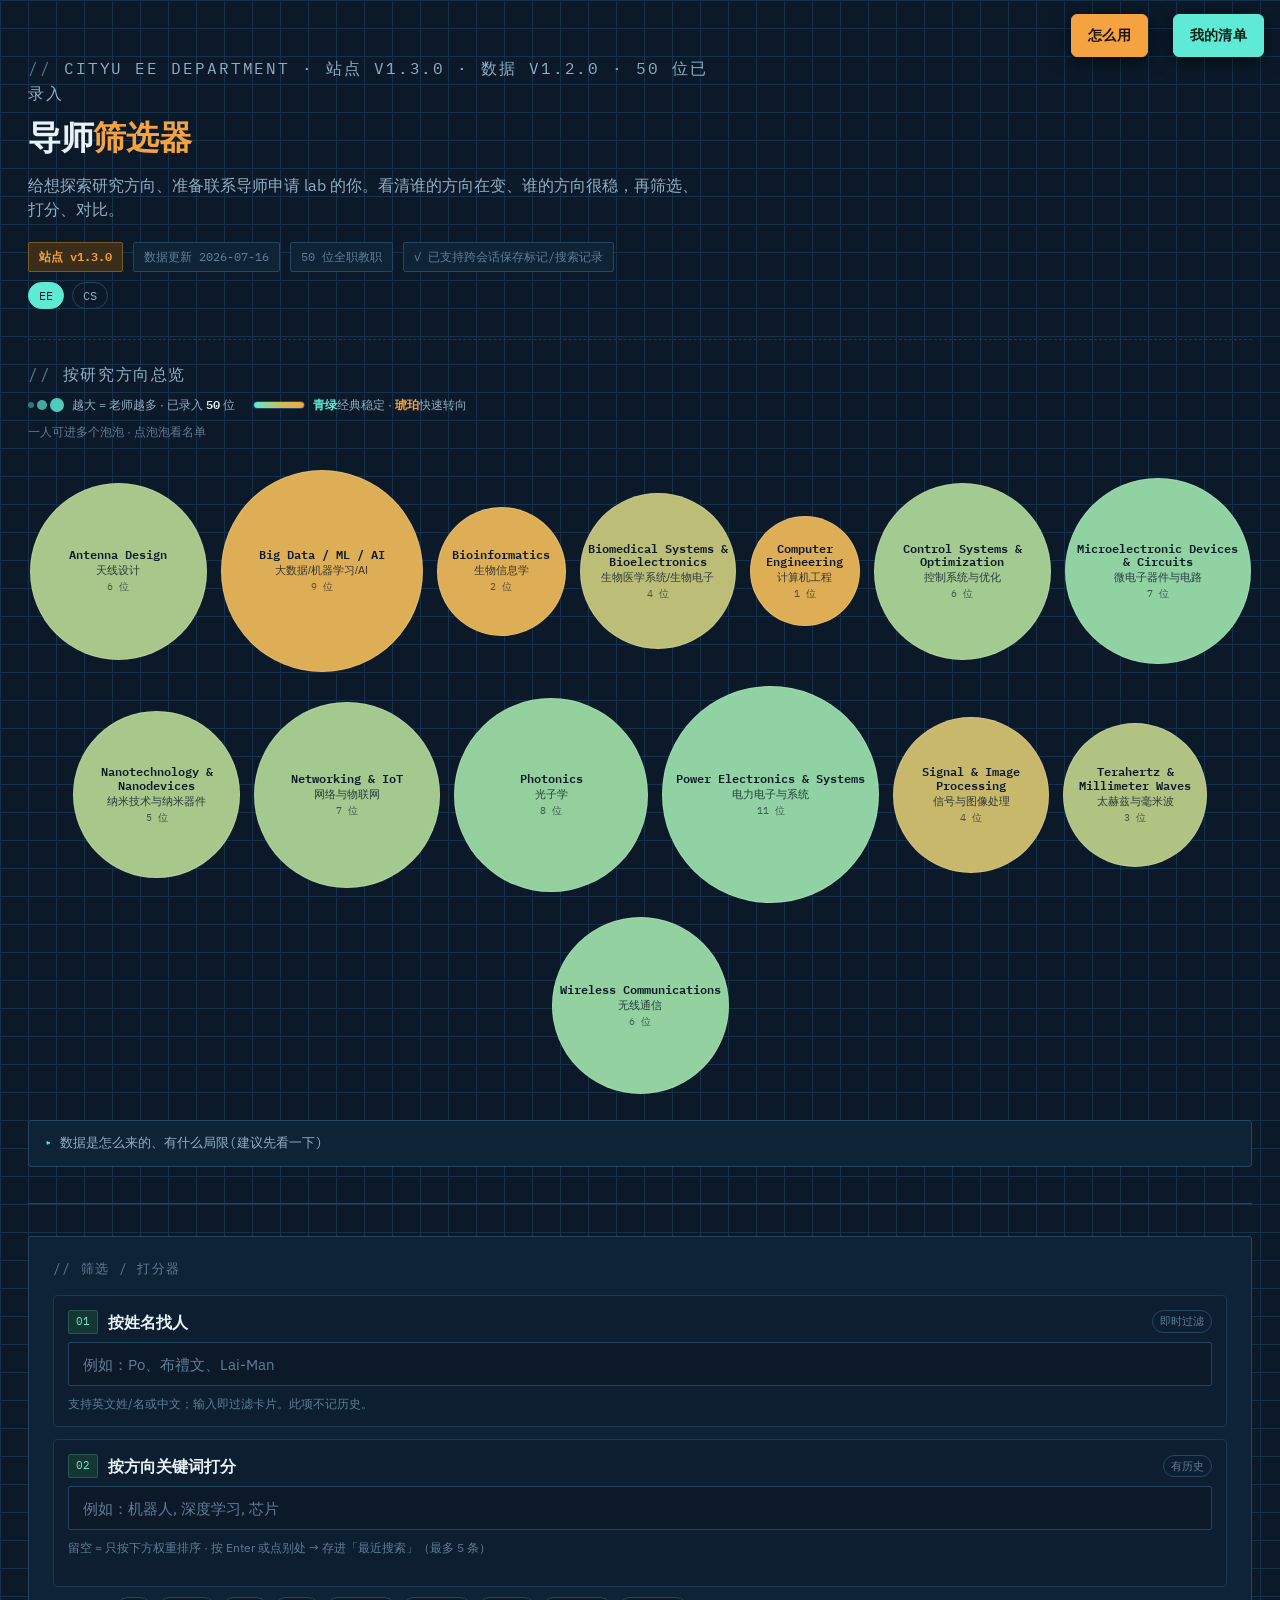
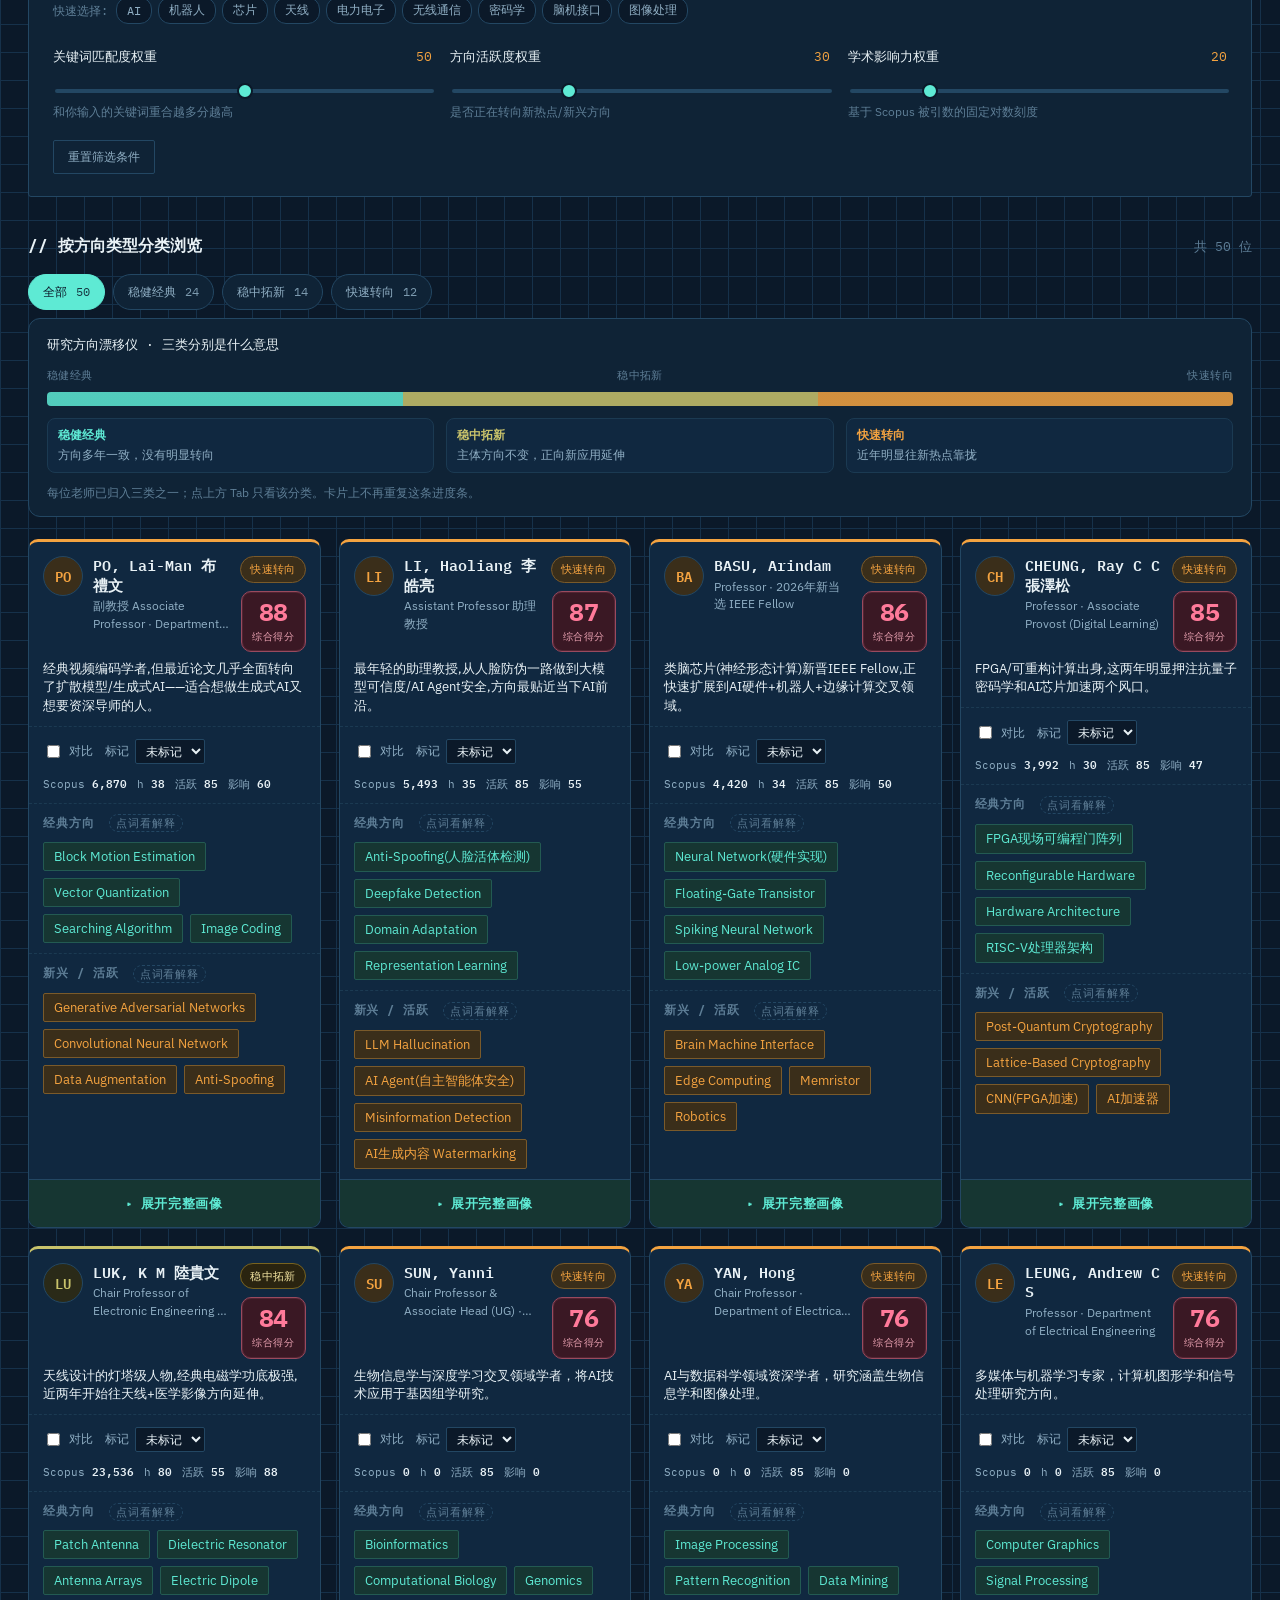
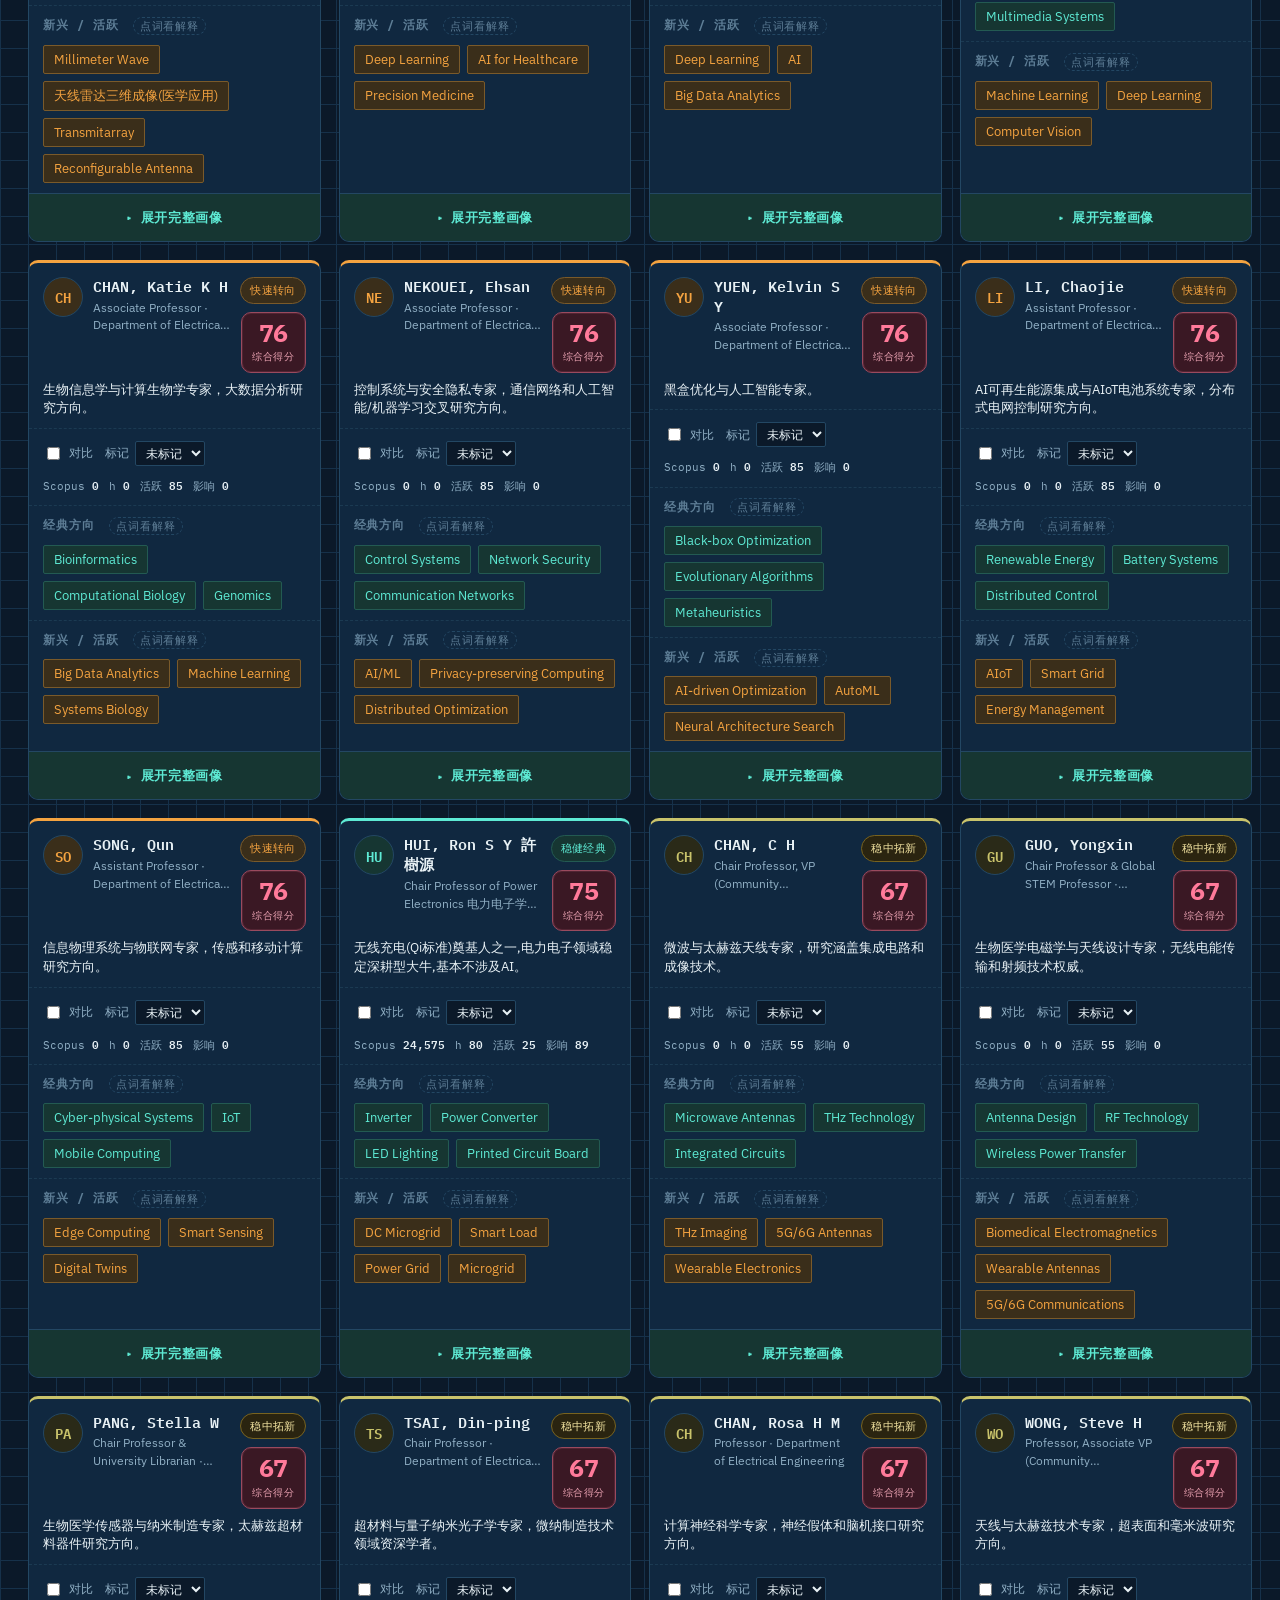
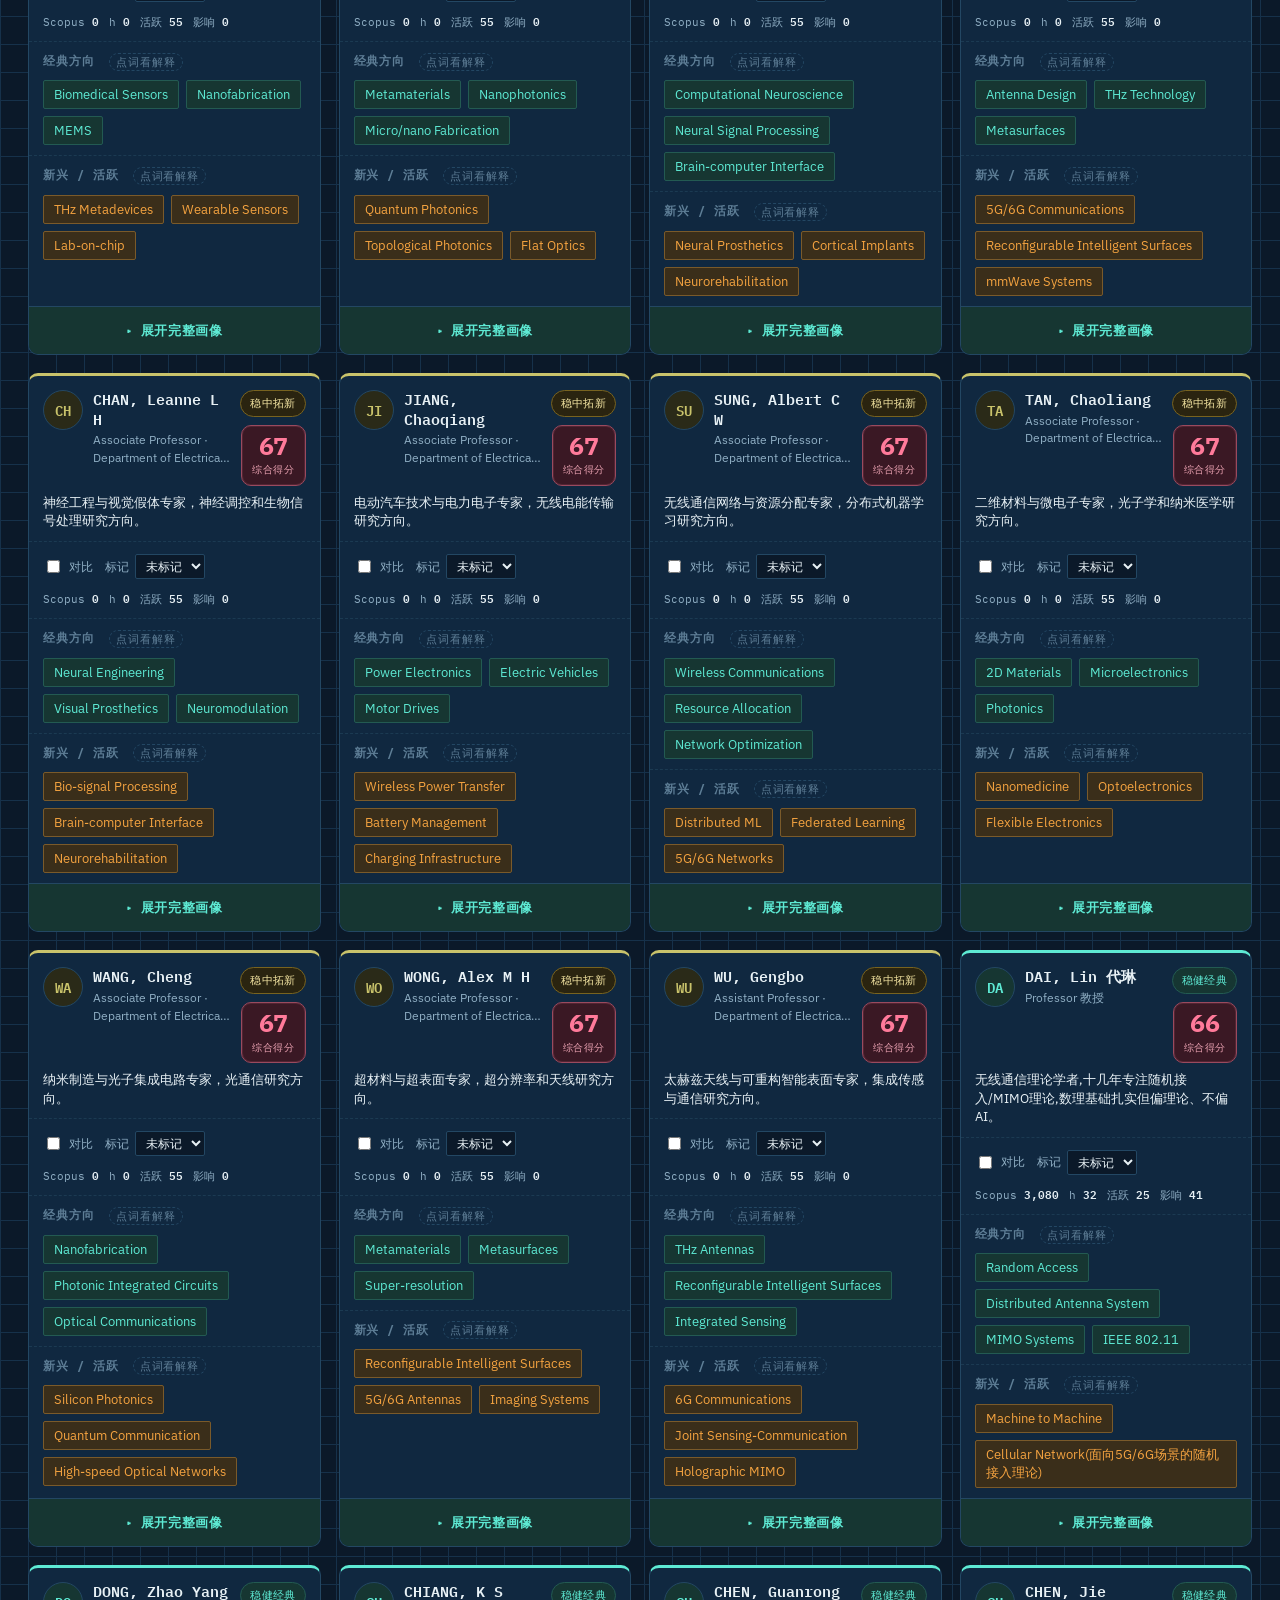
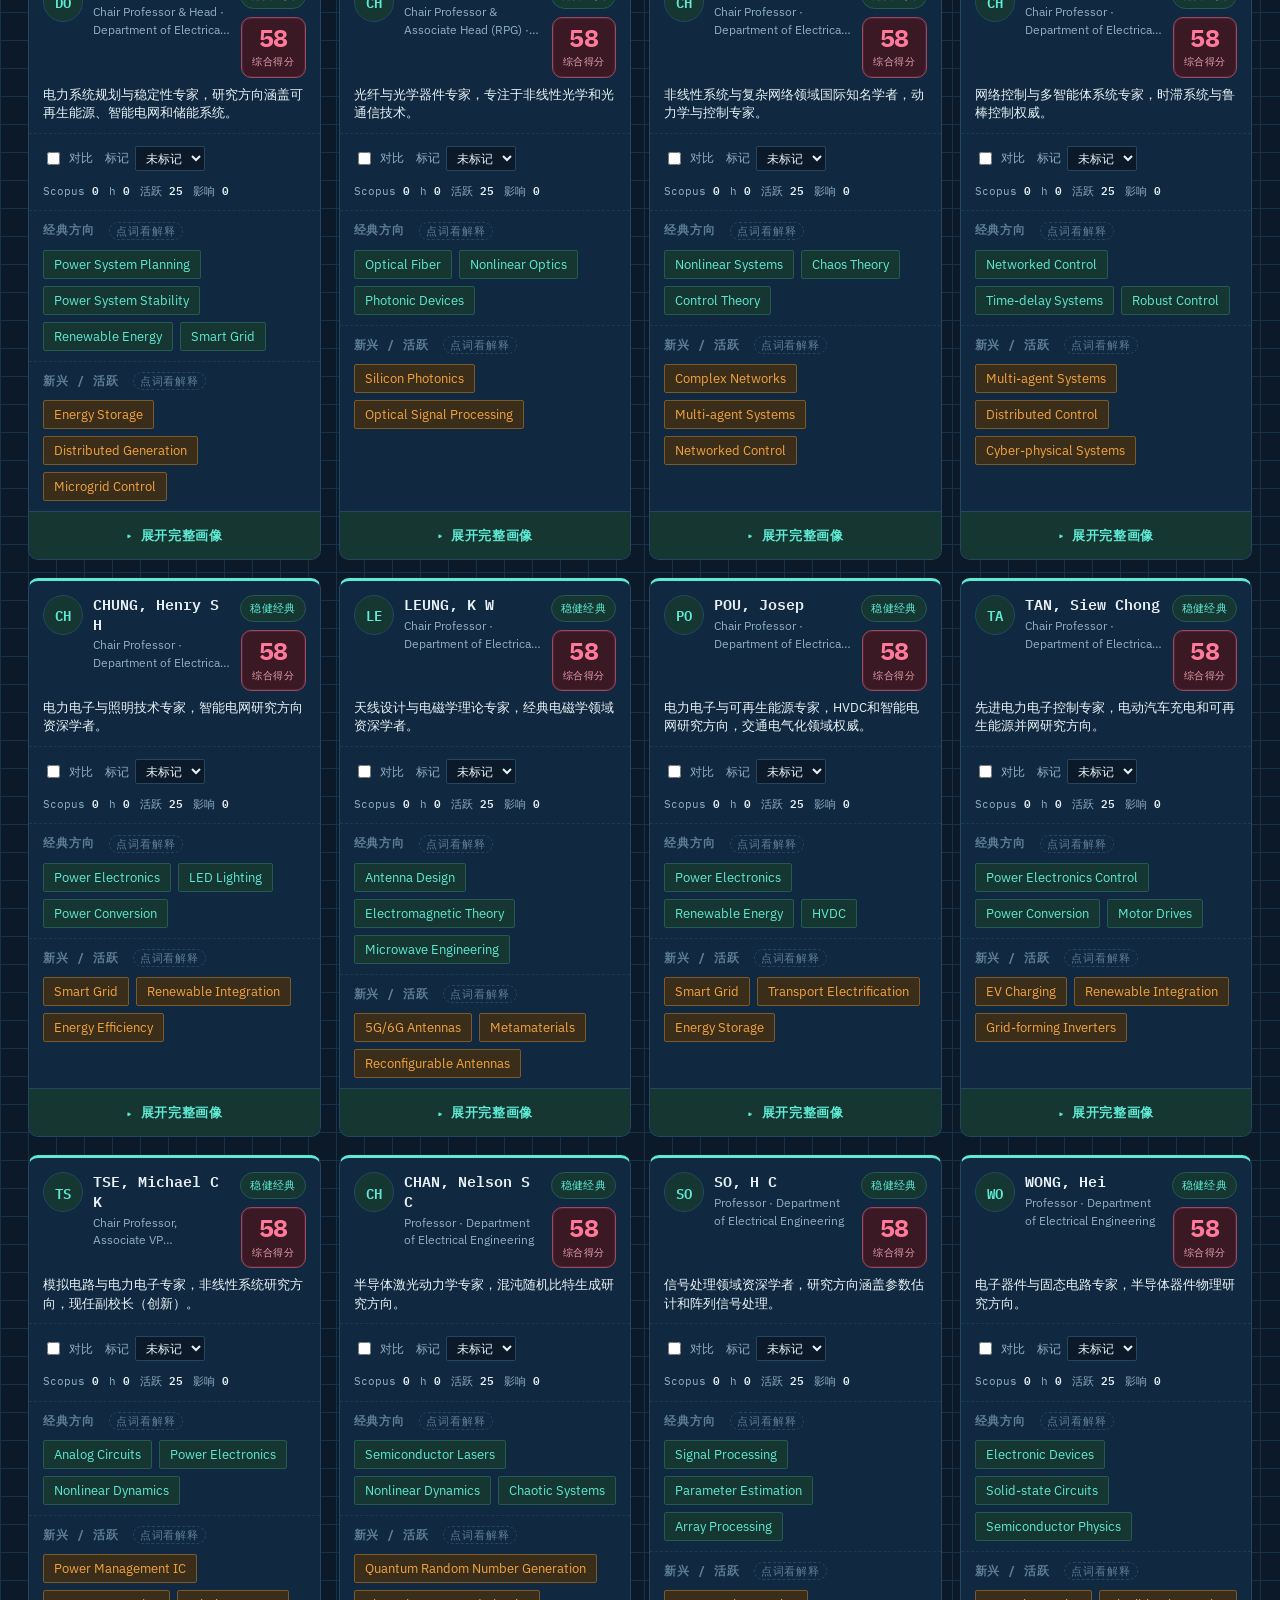
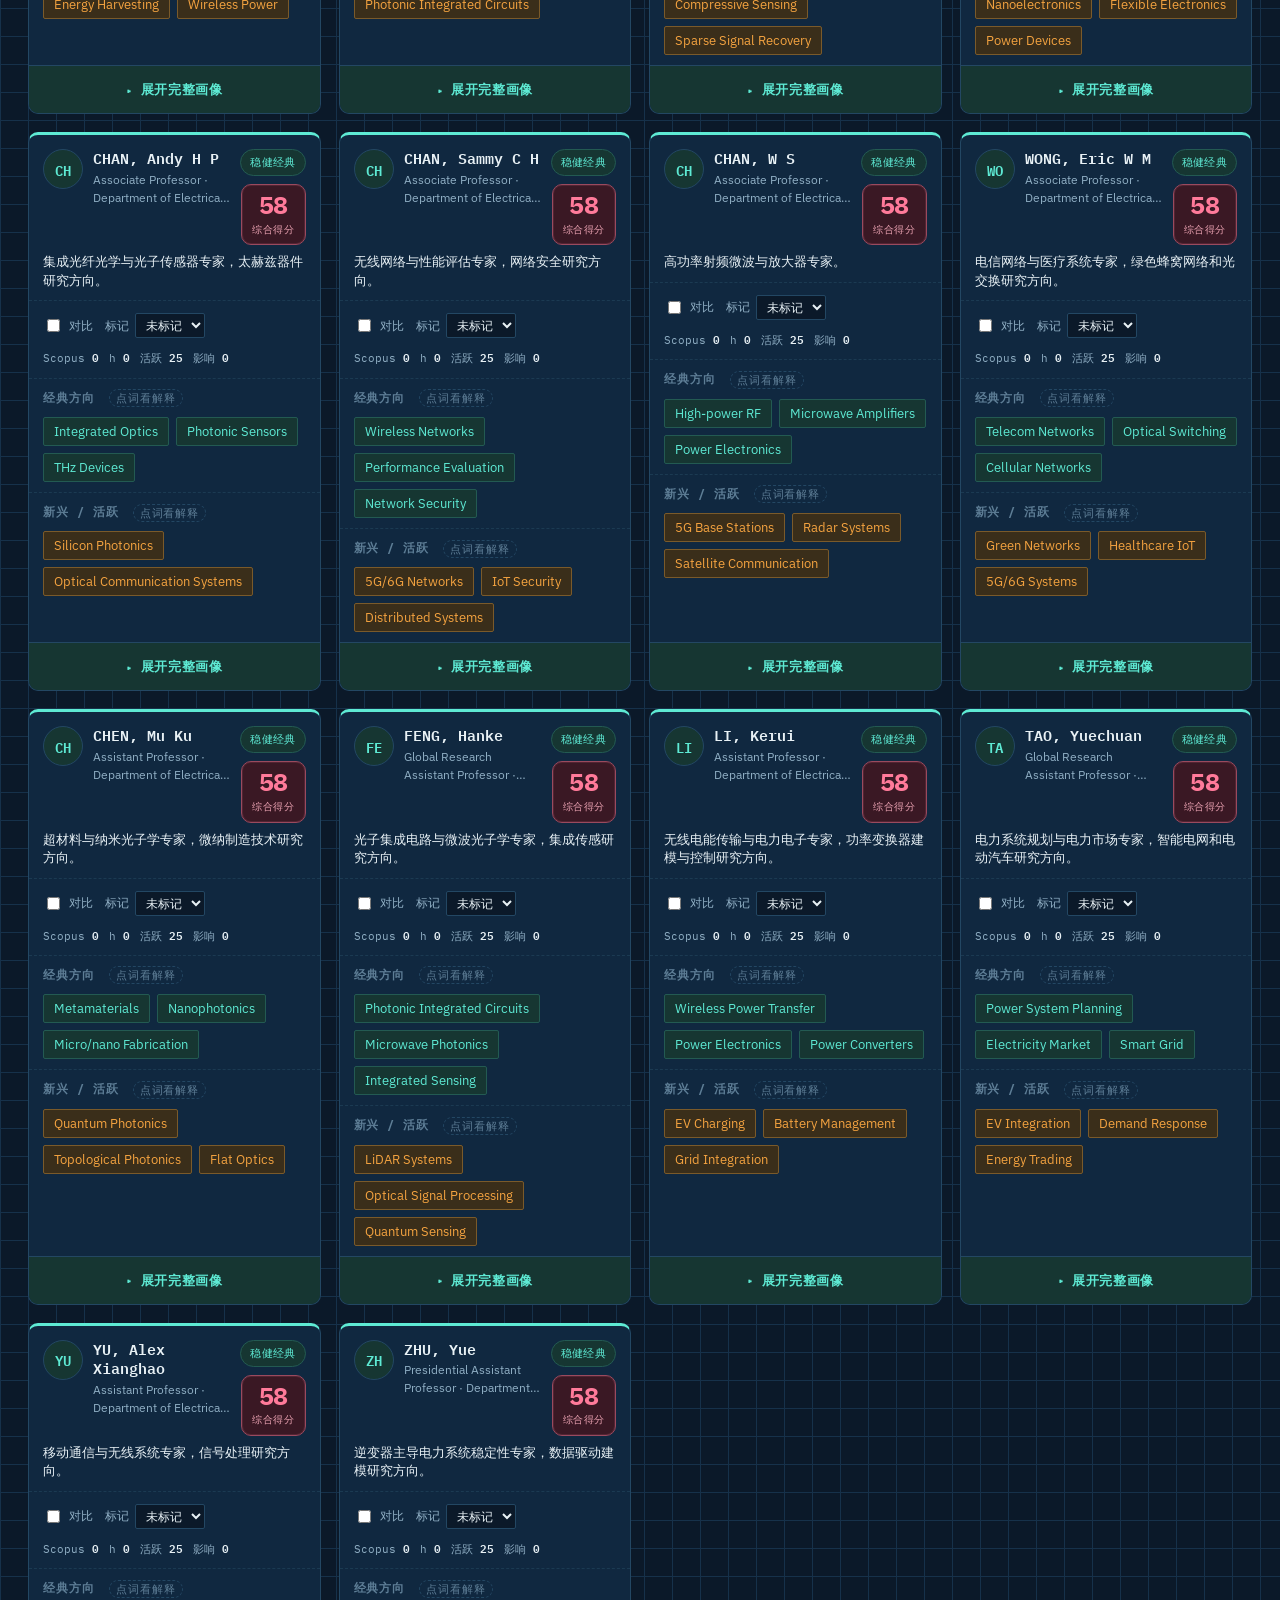
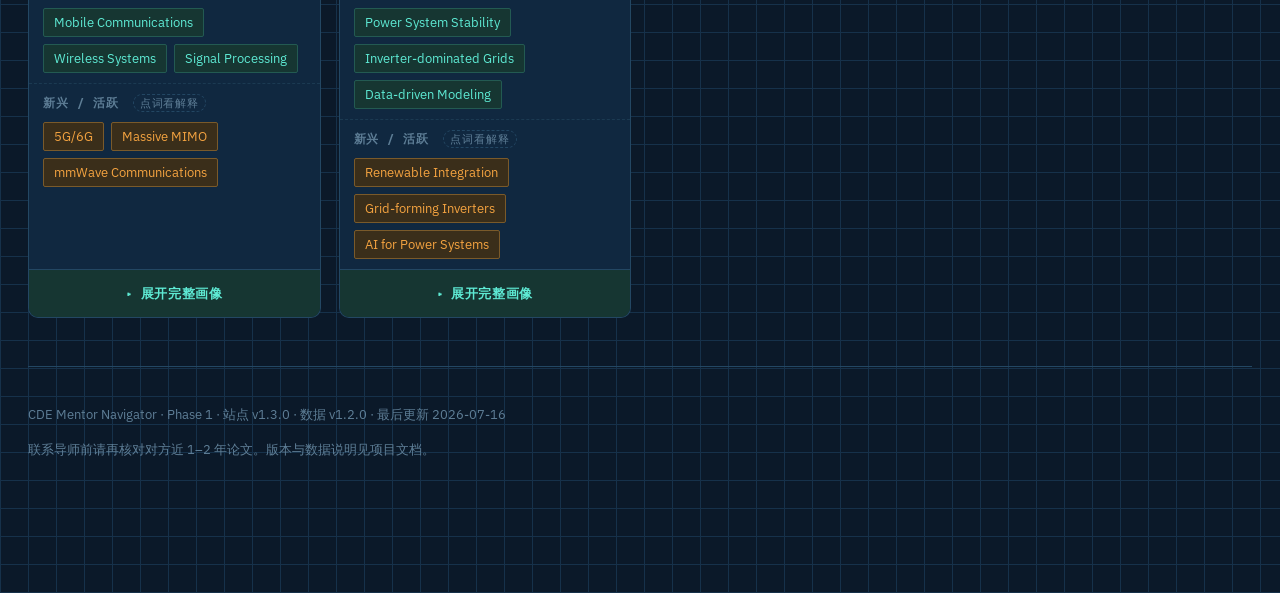
==== commit 94a53fd0: "Rename product title to 导师筛选器 Simplify the hero headline and browser tab title for clearer first imp" ====
--- a/index.html
+++ b/index.html
@@ -3,8 +3,8 @@
 <head>
 <meta charset="UTF-8">
 <meta name="viewport" content="width=device-width, initial-scale=1.0">
-<meta name="description" content="CityU EE 导师方向雷达 —— 帮学生筛选、对比、理解导师研究方向">
-<title>CDE Mentor Navigator · CityU EE 导师方向雷达</title>
+<meta name="description" content="CityU EE 导师筛选器 —— 帮学生筛选、对比、理解导师研究方向">
+<title>导师筛选器 · CityU EE</title>
 <link rel="preconnect" href="https://fonts.googleapis.com">
 <link rel="preconnect" href="https://fonts.gstatic.com" crossorigin>
 <link href="https://fonts.googleapis.com/css2?family=IBM+Plex+Mono:wght@400;500;600;700&family=IBM+Plex+Sans:wght@400;500;600;700&family=IBM+Plex+Sans+SC:wght@400;500;600;700&display=swap" rel="stylesheet">
@@ -15,8 +15,8 @@
 
   <div class="hero">
     <p class="eyebrow">CityU EE Department · <span id="versionEyebrow">站点 · 数据</span> · 50 位已录入</p>
-    <h1>导师方向<span class="accent">雷达</span> —— 谁的方向在变,谁的方向很稳</h1>
-    <p>给想探索研究方向、准备联系导师申请 lab 的你。把官网简介 / Scholar / CityU Scholars 指纹 / 最近论文，拼成一张可筛选、可打分的地图。</p>
+    <h1>导师<span class="accent">筛选器</span></h1>
+    <p>给想探索研究方向、准备联系导师申请 lab 的你。看清谁的方向在变、谁的方向很稳，再筛选、打分、对比。</p>
     <div class="hero-meta">
       <span class="pill pill-version" id="versionPill">站点</span>
       <span class="pill" id="dataDatePill">数据更新</span>
@@ -141,7 +141,7 @@
 
 </div>
 
-<button id="guideBtn" class="fab fab-guide" type="button" title="怎么用这个雷达">怎么用</button>
+<button id="guideBtn" class="fab fab-guide" type="button" title="怎么用这个筛选器">怎么用</button>
 <button id="myListBtn" class="fab fab-mylist" type="button" title="我的清单">我的清单</button>
 <button id="backToTopBtn" class="fab fab-top" type="button" title="回到顶部" aria-label="回到顶部">↑</button>
 
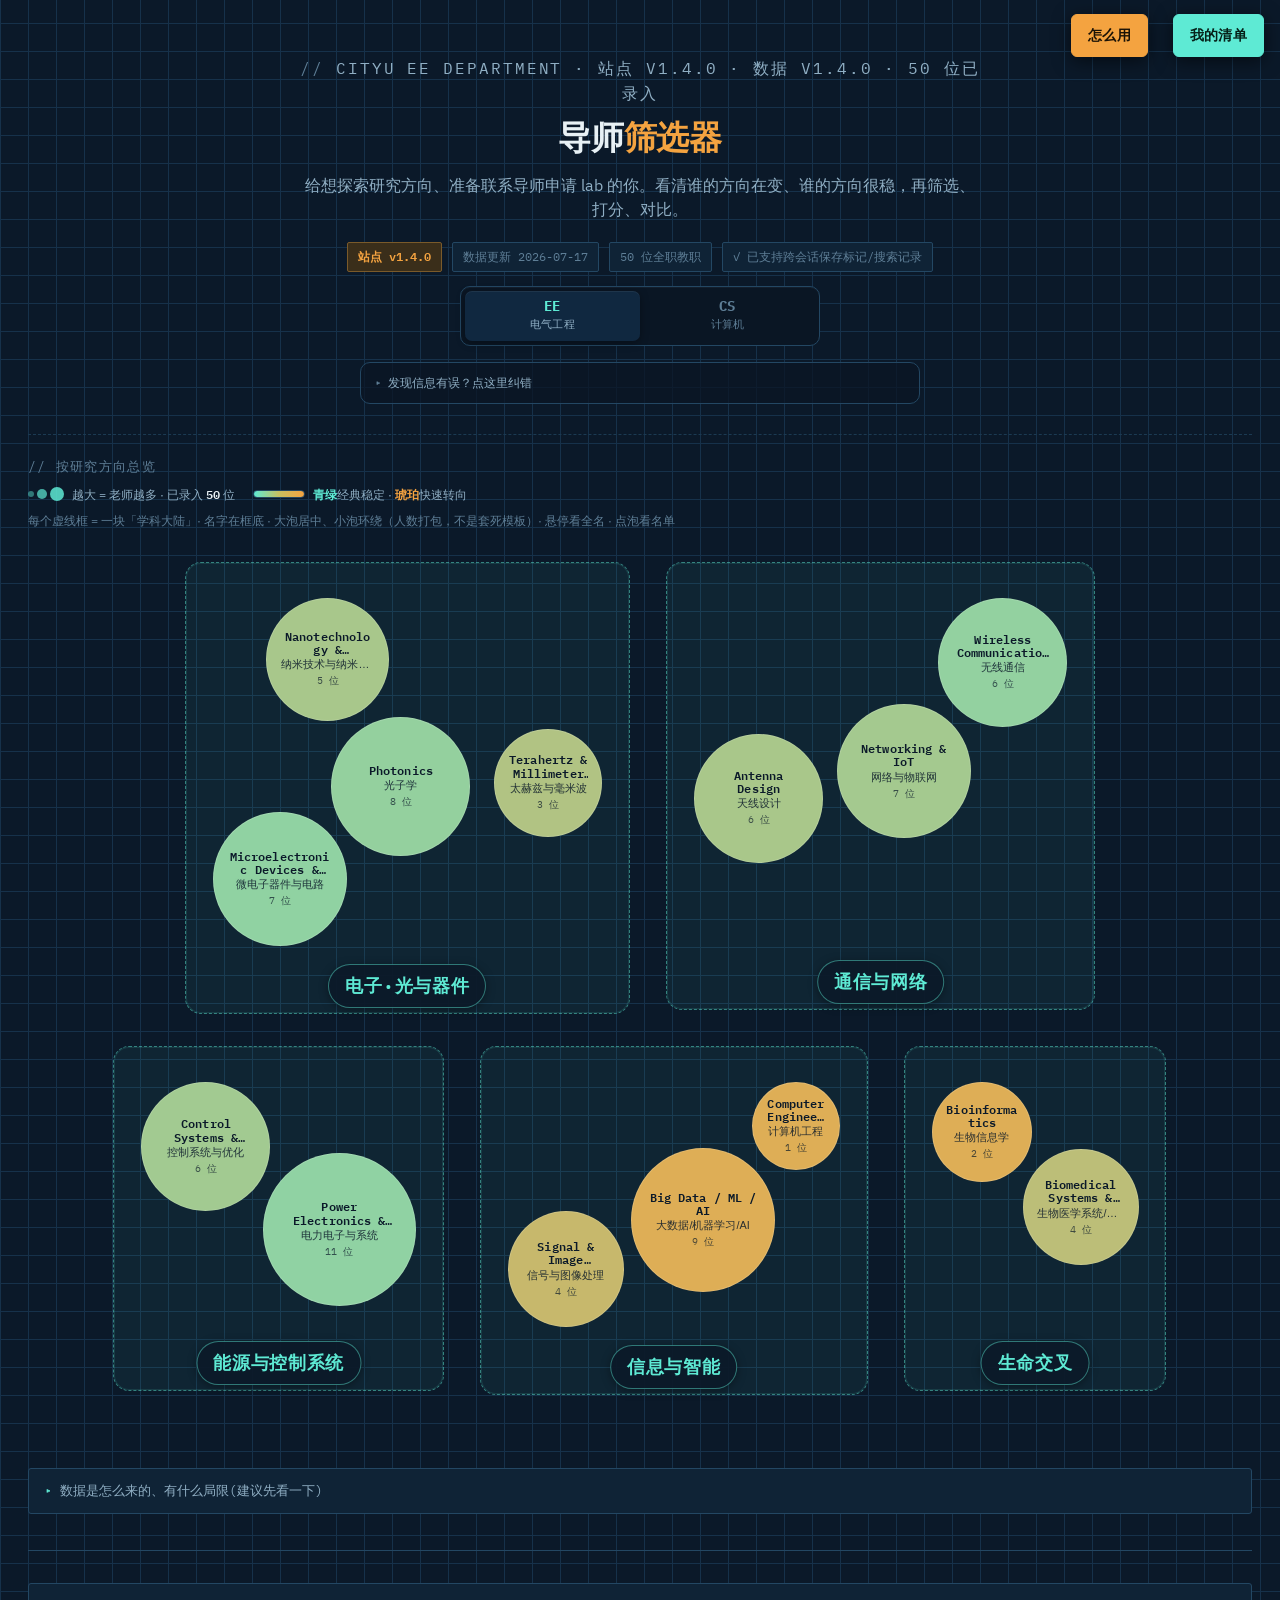
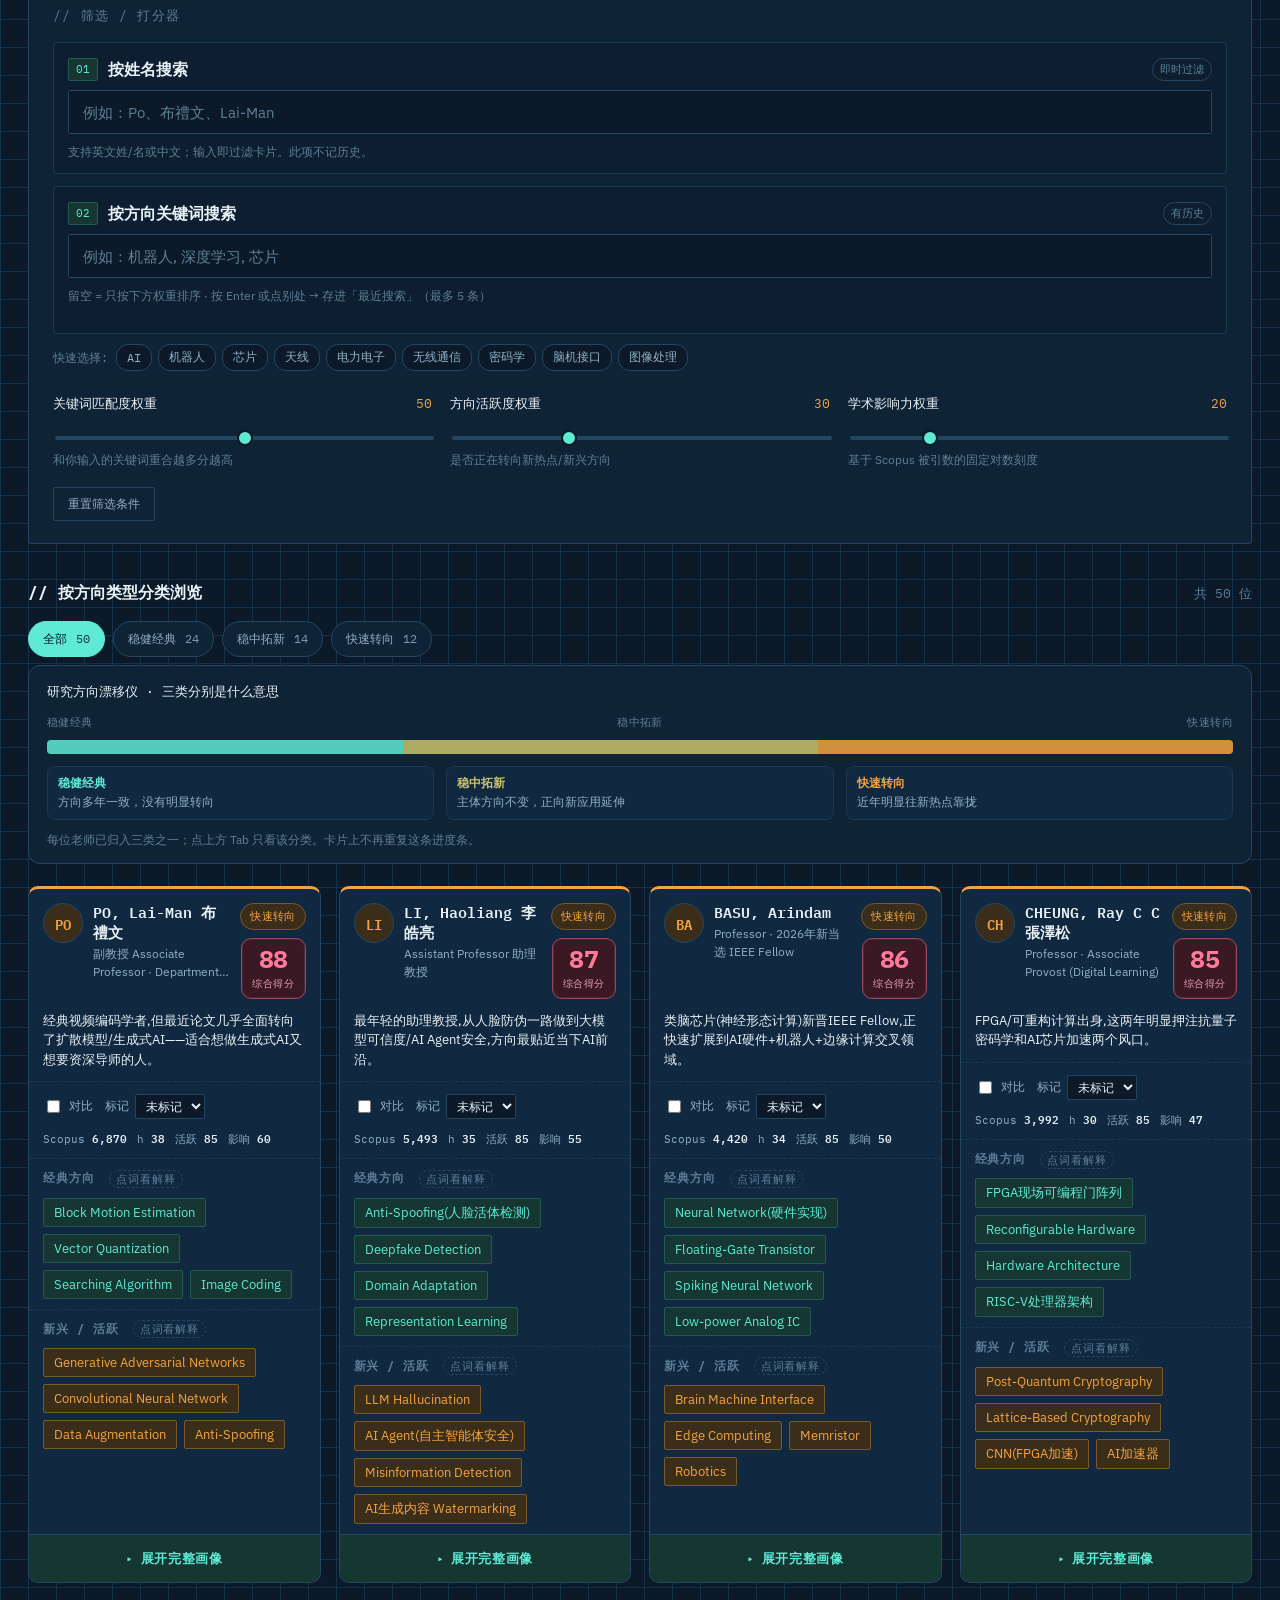
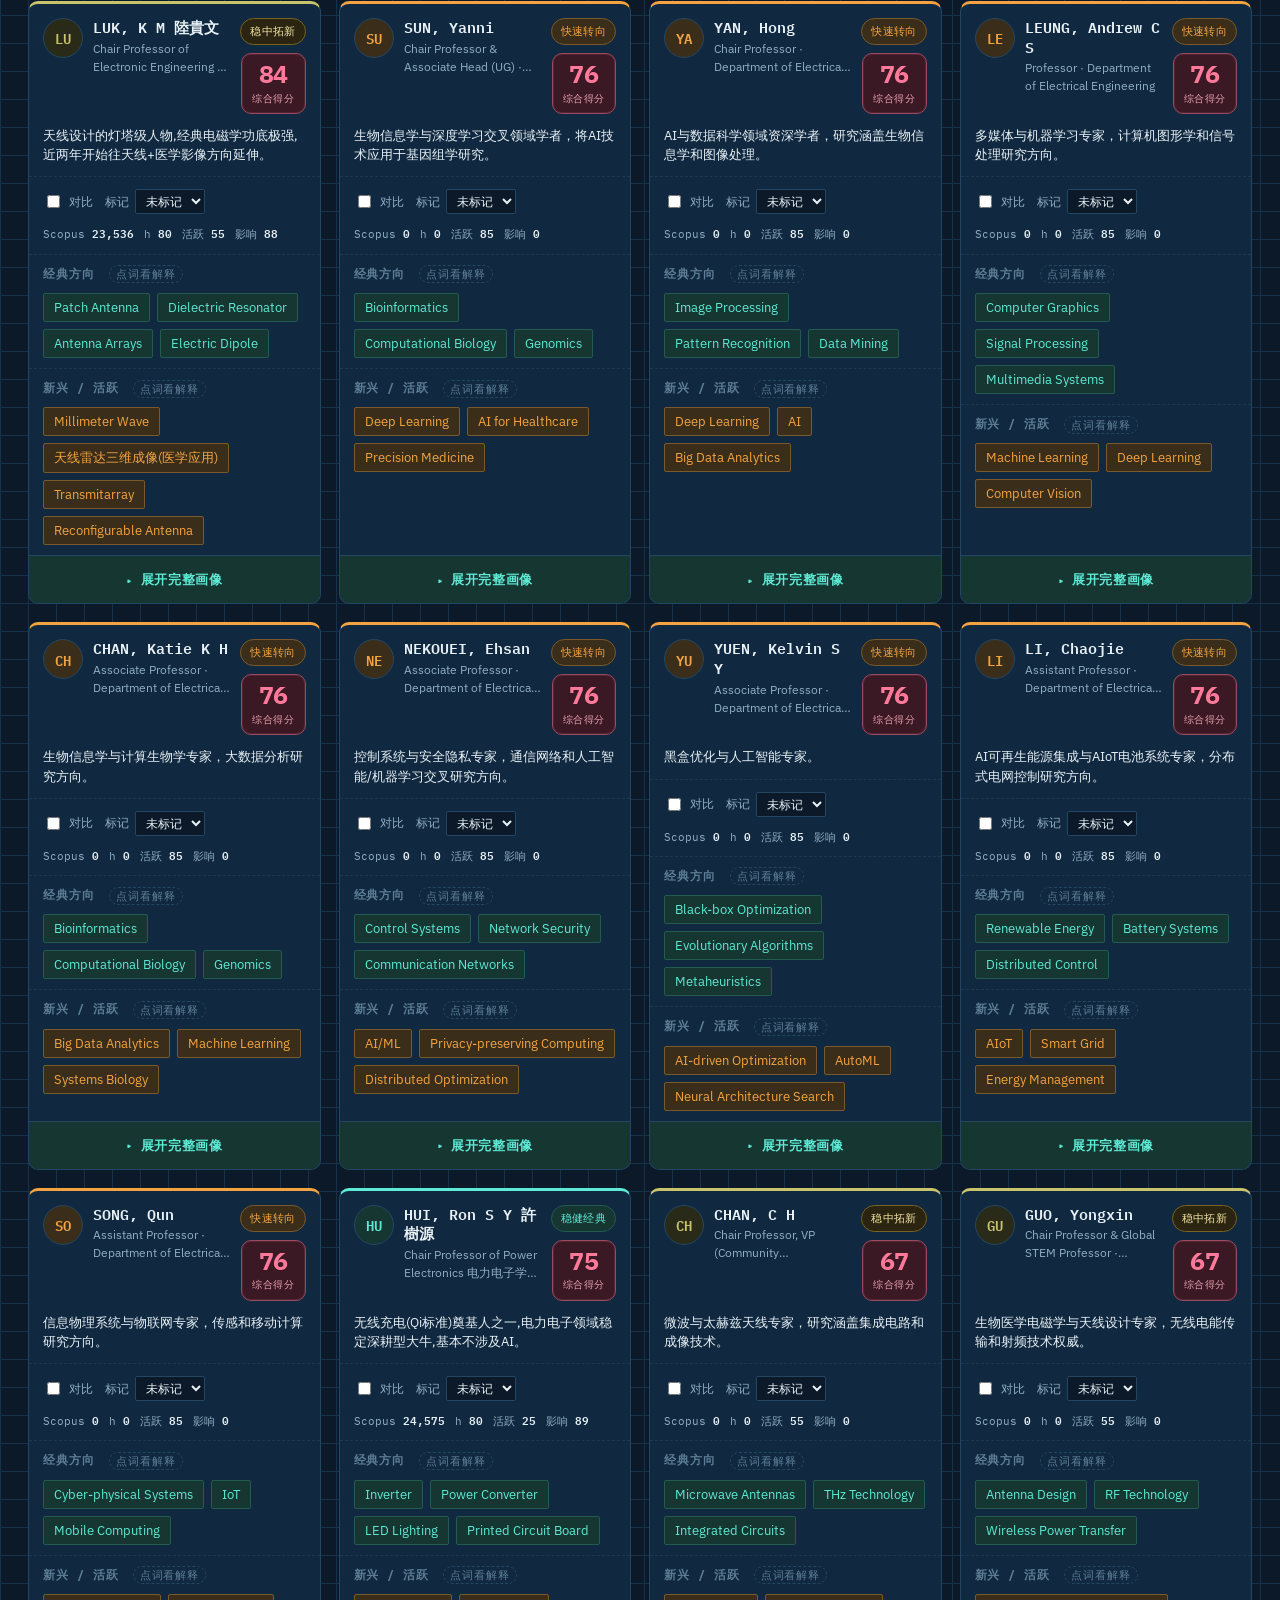
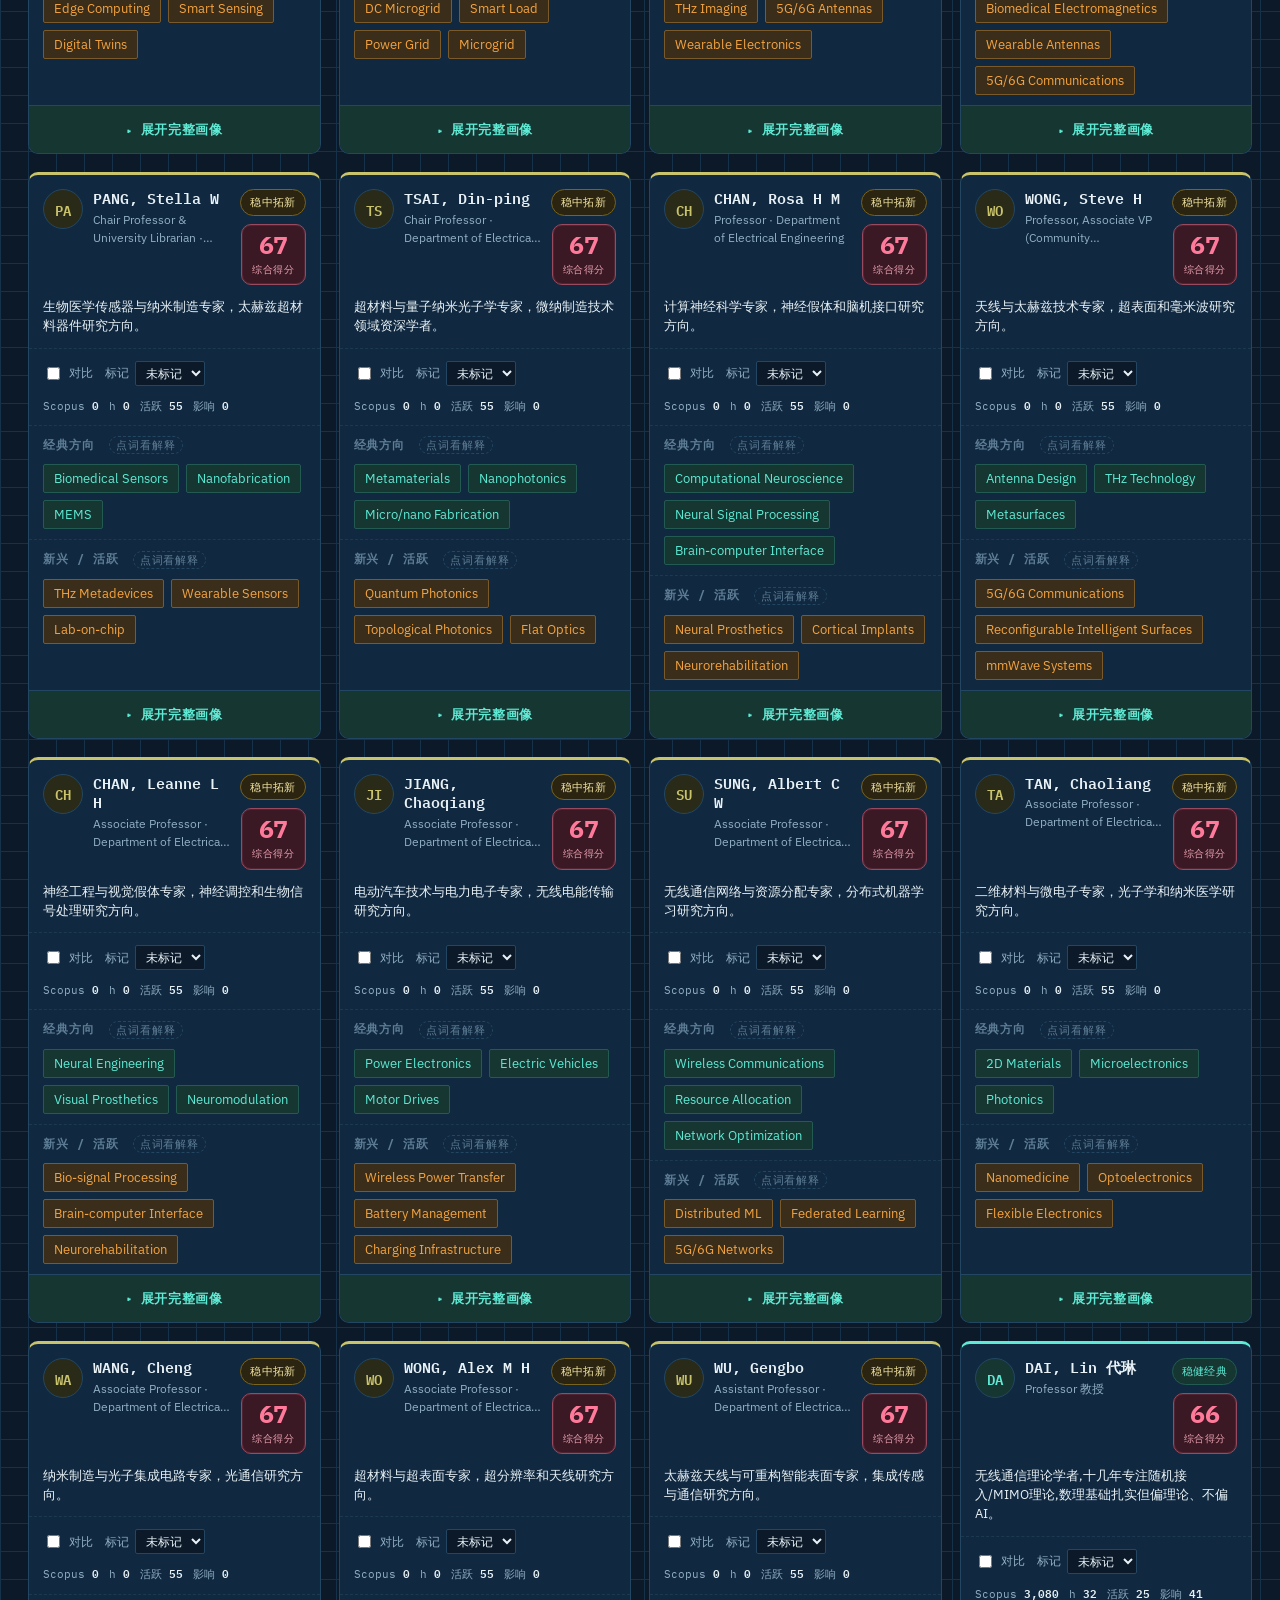
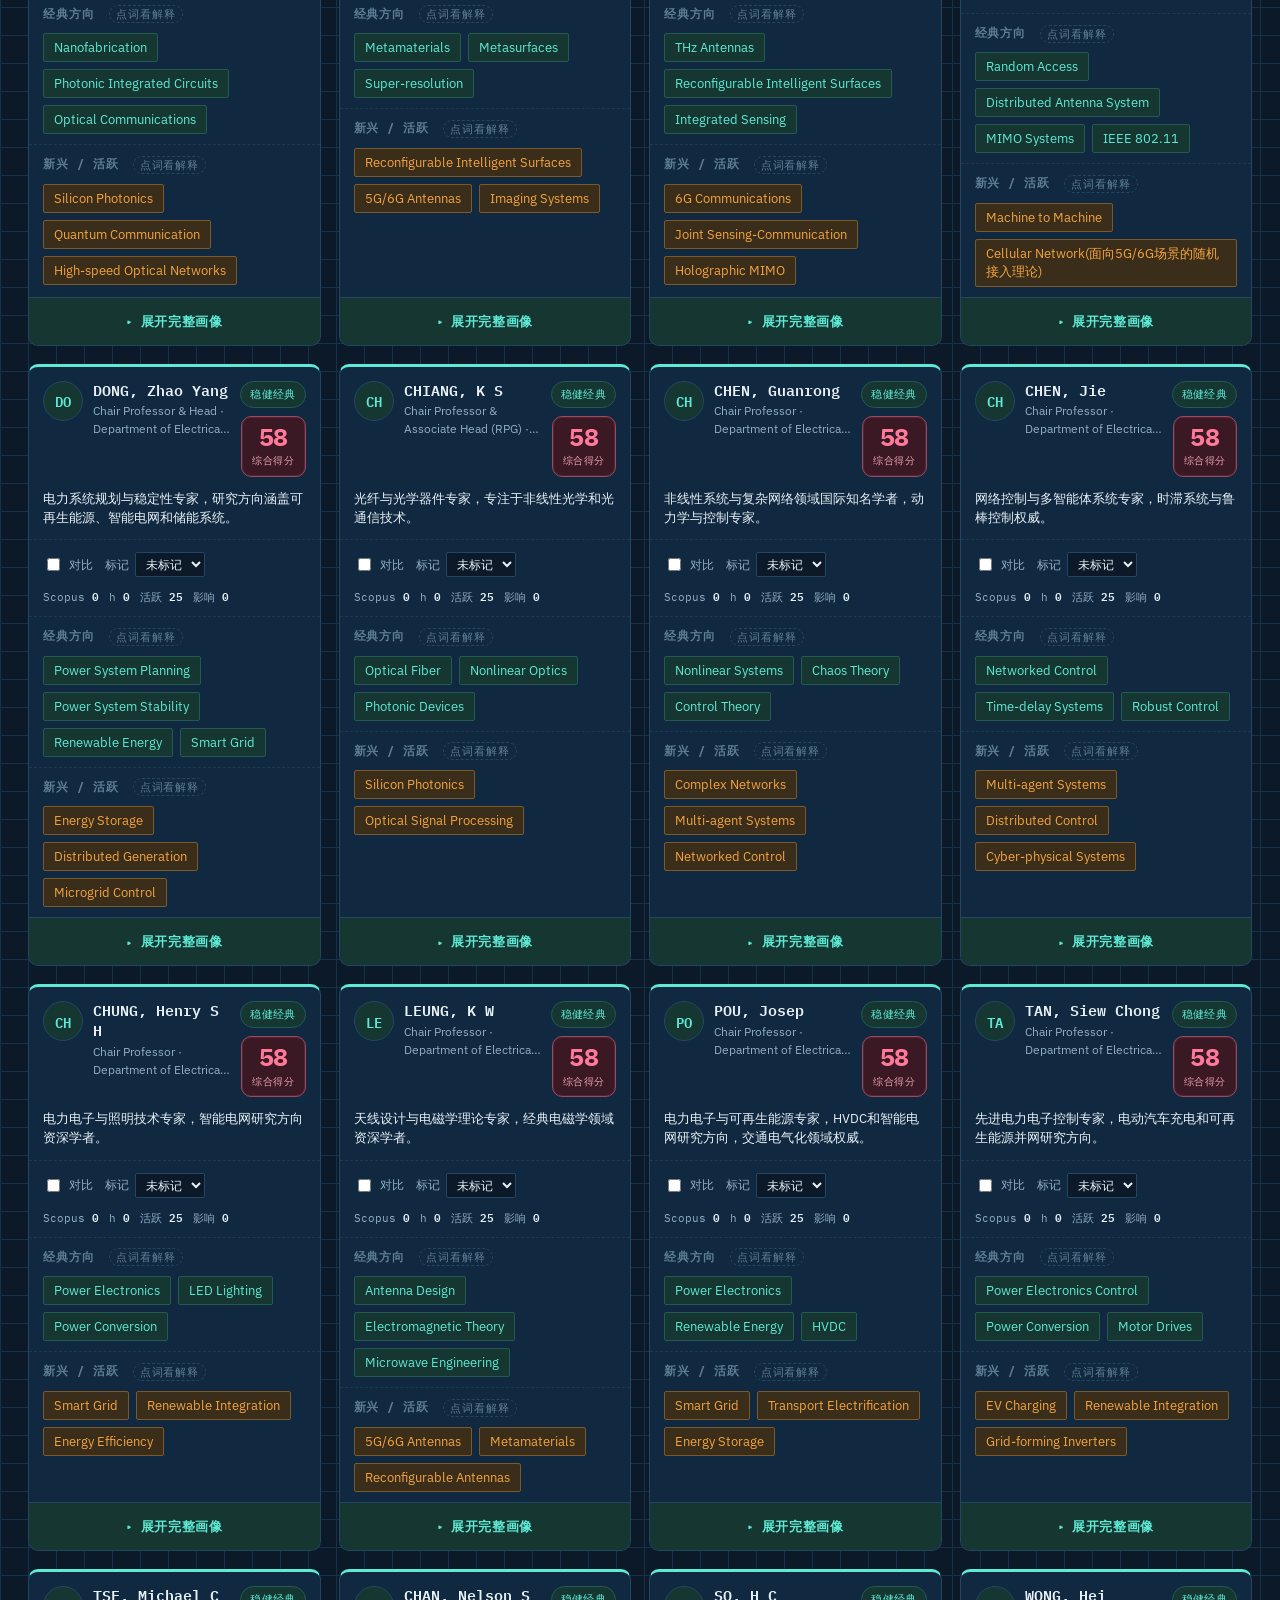
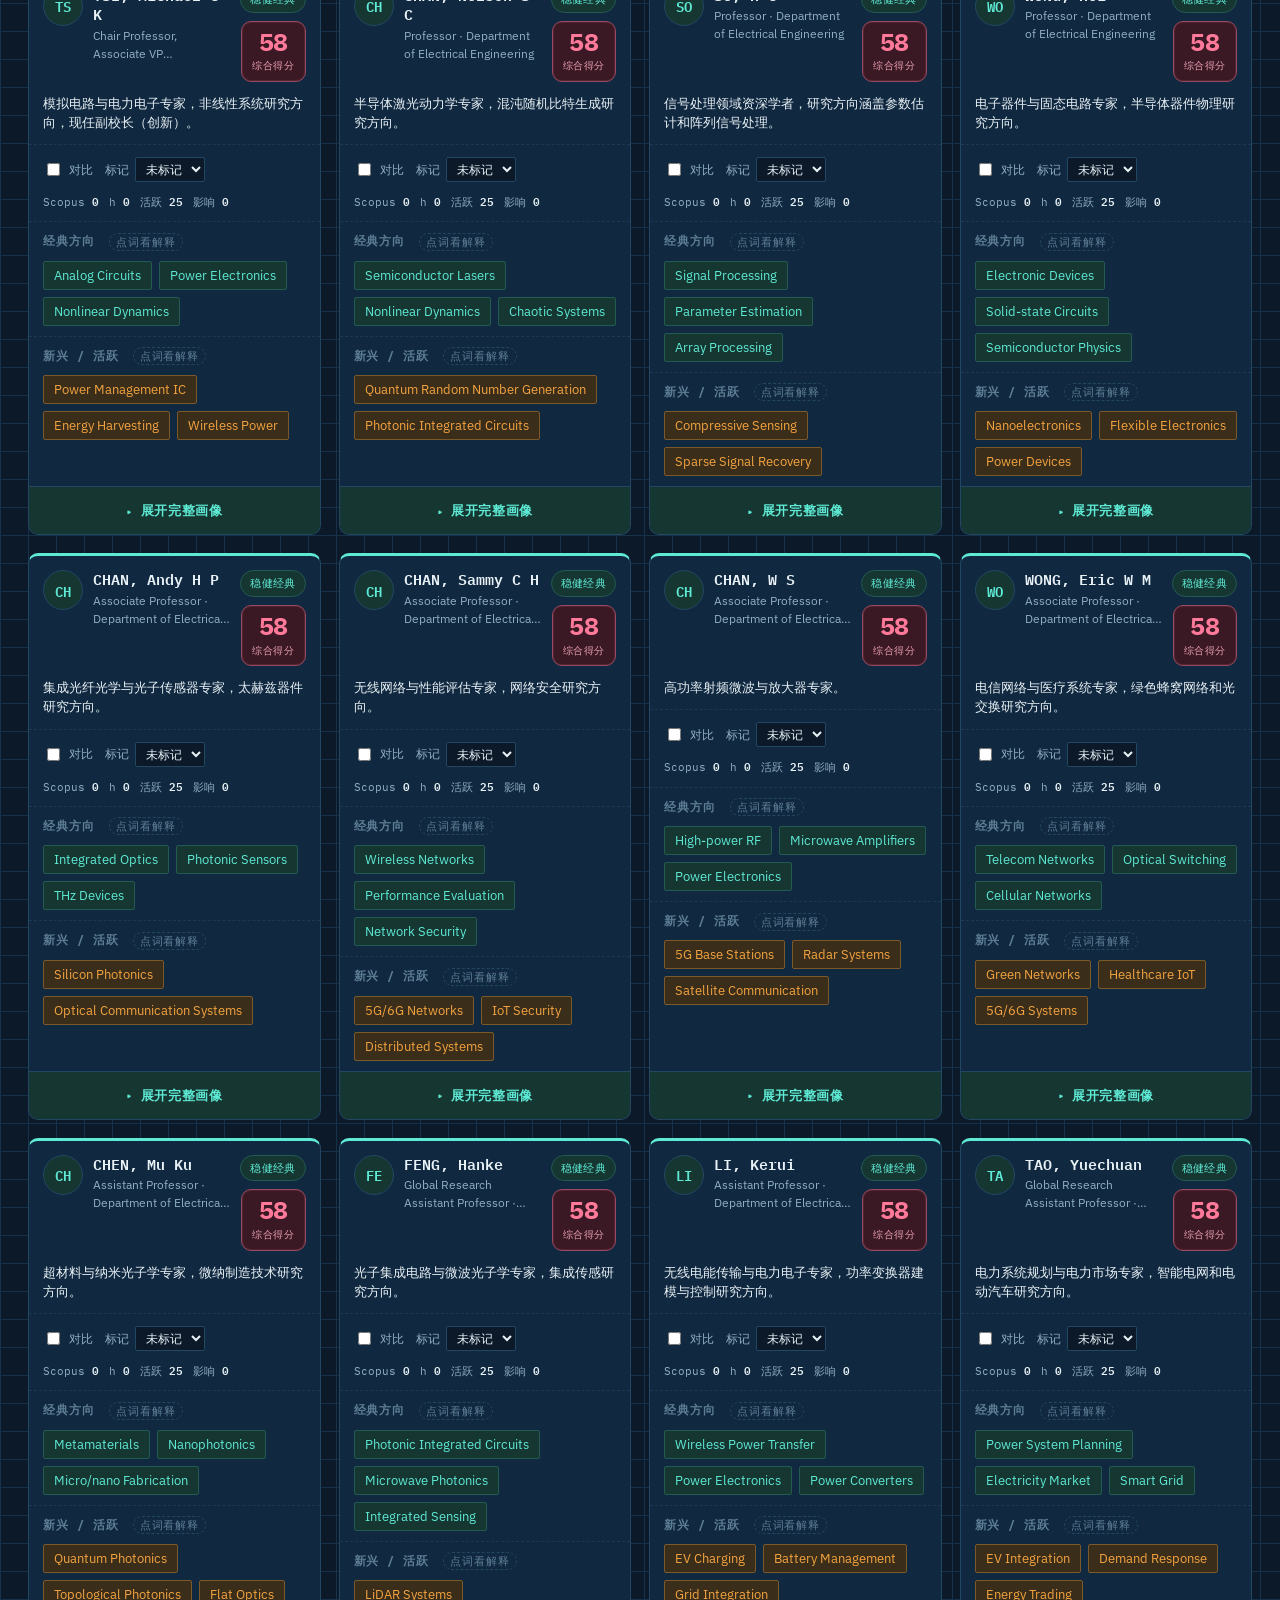
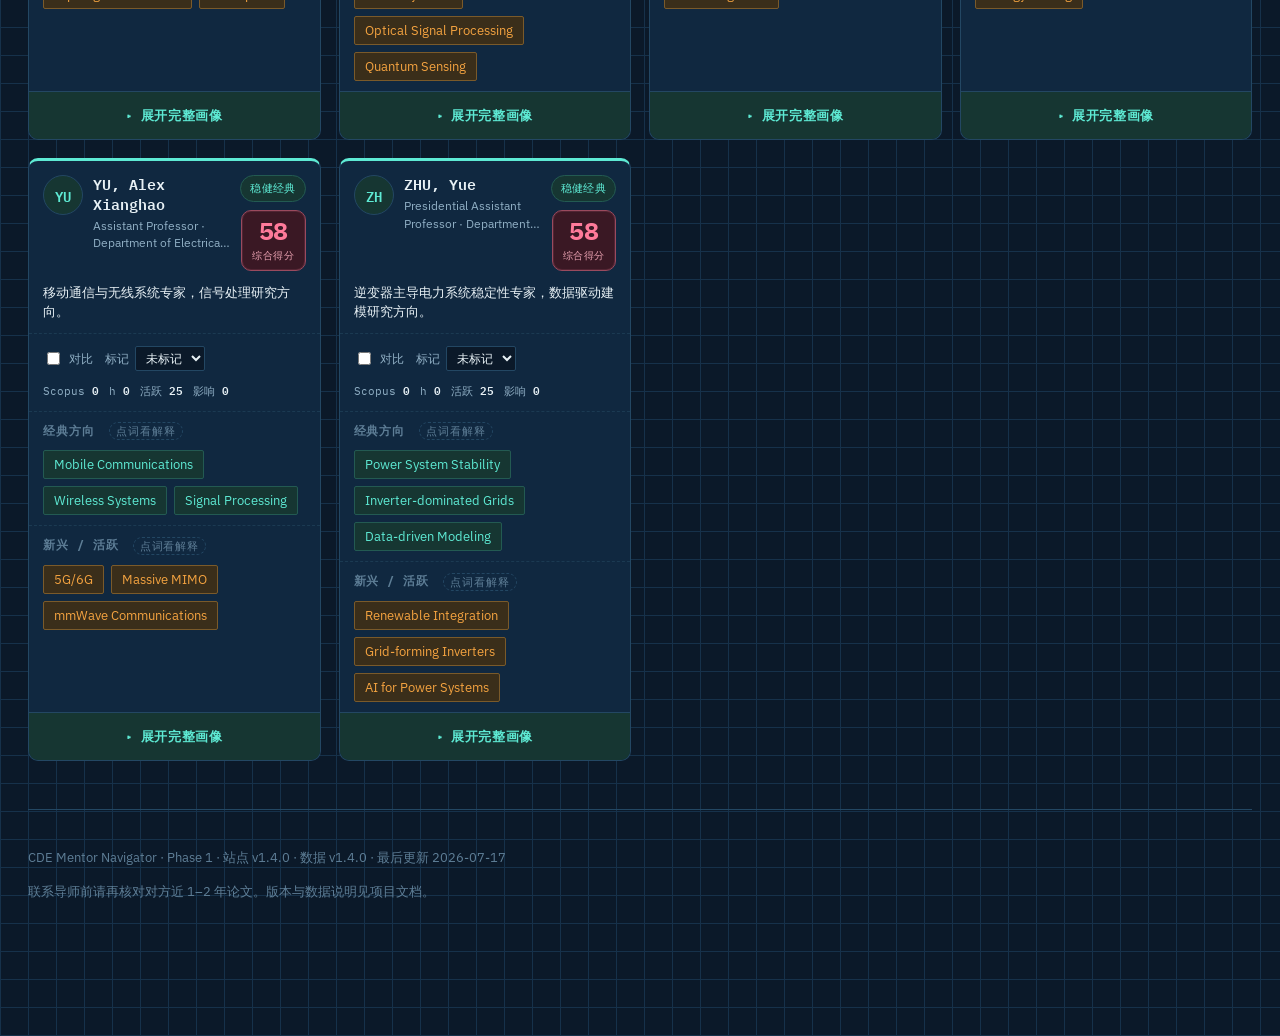
==== commit e21cd508: "Deploy v1.4.0: continent slots, bottom labels, jumpable guide Ship the latest mentor filter with non" ====
--- a/index.html
+++ b/index.html
@@ -8,7 +8,7 @@
 <link rel="preconnect" href="https://fonts.googleapis.com">
 <link rel="preconnect" href="https://fonts.gstatic.com" crossorigin>
 <link href="https://fonts.googleapis.com/css2?family=IBM+Plex+Mono:wght@400;500;600;700&family=IBM+Plex+Sans:wght@400;500;600;700&family=IBM+Plex+Sans+SC:wght@400;500;600;700&display=swap" rel="stylesheet">
-<link rel="stylesheet" href="css/style.css">
+<link rel="stylesheet" href="css/style.css?v=20260717-guide5">
 </head>
 <body>
 <div class="wrap">
@@ -23,12 +23,19 @@
       <span class="pill" id="profCountPill">50 位全职教职</span>
       <span class="pill" id="storageStatusNote">检测存储环境中…</span>
     </div>
-    <nav class="dept-switch" aria-label="院系切换">
-      <a class="active" href="./index.html">EE</a>
-      <a href="./cs/index.html">CS</a>
+    <nav class="dept-switch" id="sectionDept" aria-label="院系切换">
+      <div class="dept-switch-bar">
+        <a class="active" href="./index.html"><span class="dept-switch-label">EE</span><span class="dept-switch-sub">电气工程</span></a>
+        <a href="./cs/index.html"><span class="dept-switch-label">CS</span><span class="dept-switch-sub">计算机</span></a>
+      </div>
     </nav>
 
-    <div class="bubble-section">
+    <details class="quality-board report-board" id="qualityBoard">
+      <summary id="qualityBoardSummary">发现信息有误？点这里纠错</summary>
+      <div class="quality-board-body" id="qualityBoardBody"></div>
+    </details>
+
+    <div class="bubble-section" id="sectionBubble">
       <p class="panel-title" style="margin-bottom:8px;">按研究方向总览</p>
       <div class="bubble-legend" id="bubbleSub">
         <div class="bubble-legend-item">
@@ -39,13 +46,15 @@
           <span class="bubble-legend-grad" aria-hidden="true"></span>
           <span><em class="c-teal">青绿</em>经典稳定 · <em class="c-amber">琥珀</em>快速转向</span>
         </div>
-        <div class="bubble-legend-note">一人可进多个泡泡 · 点泡泡看名单</div>
-      </div>
-      <div class="bubble-field" id="bubbleField"></div>
+        <div class="bubble-legend-note">每个虚线框 = 一块「学科大陆」· 名字在框底 · 大泡居中、小泡环绕（人数打包，不是套死模板）· 悬停看全名 · 点泡看名单</div>
+      </div>
+      <div class="bubble-field-viewport" id="bubbleFieldViewport">
+        <div class="bubble-field" id="bubbleField"></div>
+      </div>
       <div class="theme-expand" id="themeExpand"></div>
     </div>
 
-    <details class="methodology">
+    <details class="methodology" id="sectionMethodology">
       <summary>数据是怎么来的、有什么局限(建议先看一下)</summary>
       <div class="m-body">
         <ul>
@@ -58,14 +67,14 @@
     </details>
   </div>
 
-  <div class="panel">
+  <div class="panel" id="sectionFilter">
     <p class="panel-title">筛选 / 打分器</p>
 
-    <div class="search-engines">
+    <div class="search-engines" id="sectionSearch">
       <div class="tag-input-row search-engine">
         <div class="search-engine-head">
           <span class="search-engine-num">01</span>
-          <label for="nameInput">按姓名找人</label>
+          <label for="nameInput">按姓名搜索</label>
           <span class="search-engine-tag">即时过滤</span>
         </div>
         <input id="nameInput" type="text" placeholder="例如：Po、布禮文、Lai-Man" autocomplete="off">
@@ -75,7 +84,7 @@
       <div class="tag-input-row search-engine">
         <div class="search-engine-head">
           <span class="search-engine-num">02</span>
-          <label for="interestInput">按方向关键词打分</label>
+          <label for="interestInput">按方向关键词搜索</label>
           <span class="search-engine-tag">有历史</span>
         </div>
         <input id="interestInput" type="text" placeholder="例如：机器人, 深度学习, 芯片" autocomplete="off">
@@ -93,7 +102,7 @@
       <div class="quick-chips" id="historyChips"></div>
     </div>
 
-    <div class="sliders">
+    <div class="sliders" id="sectionWeights">
       <div class="slider-block">
         <label>关键词匹配度权重 <span class="val" id="wMatchVal">50</span></label>
         <input type="range" id="wMatch" min="0" max="100" value="50">
@@ -114,7 +123,7 @@
     <button class="reset-btn" id="resetBtn" type="button">重置筛选条件</button>
   </div>
 
-  <div class="results-head">
+  <div class="results-head" id="sectionResults">
     <h2 style="font-family:var(--mono);font-size:1rem;margin:0;color:var(--ink);">// 按方向类型分类浏览</h2>
     <span class="results-count" id="resultsCount"></span>
   </div>
@@ -180,57 +189,91 @@
 <div class="overlay" id="guideOverlay">
   <div class="overlay-panel overlay-panel-guide">
     <div class="overlay-head">
-      <h3>// 使用教程</h3>
+      <h3>// 怎么用</h3>
       <button class="overlay-close" data-close="guideOverlay" type="button">✕ 关闭</button>
     </div>
-    <div class="guide-body">
-      <section class="guide-sec">
-        <h4><span class="guide-num">01</span> 关键词标签 · 点一下看解释</h4>
-        <p>卡片上的「经典方向 / 新兴活跃」彩色词条<b>可以点</b>：点开大白话解释，再点同一词收起。不会跳转页面。</p>
-      </section>
-      <section class="guide-sec">
-        <h4><span class="guide-num">02</span> 打分功能 · 原理</h4>
-        <p>综合得分 = 你设的三个权重加权：</p>
-        <ul>
-          <li><b>匹配度</b>：你输入的方向关键词，和老师标签重合越多越高（探索工具，不代表对方愿不愿意带你）</li>
-          <li><b>活跃度</b>：是否偏新兴/转向新热点</li>
-          <li><b>影响力</b>：Scopus 被引的固定对数刻度（0–100）</li>
-        </ul>
-        <p>拖动滑条会立刻重排卡片。</p>
-      </section>
-      <section class="guide-sec">
-        <h4><span class="guide-num">03</span> 对比功能</h4>
-        <p>在卡片上勾选「对比」（最多 3 位）→ 底部出现对比条 →「查看对比」并排看标签、引用、方向类型。</p>
-      </section>
-      <section class="guide-sec">
-        <h4><span class="guide-num">04</span> 分类功能</h4>
-        <p>结果区 Tab：全部 / 稳健经典 / 稳中拓新 / 快速转向。这是对「方向有没有在变」的定性归类，说明在 Tab 下方的漂移仪图例里。</p>
-      </section>
-      <section class="guide-sec">
-        <h4><span class="guide-num">05</span> 展开完整画像</h4>
-        <p>卡片底部醒目按钮「展开完整画像」→ 四个内页：联系方式 / 自述 / 解读 / 论文。内容区可上下滚动。</p>
-      </section>
-      <section class="guide-sec">
-        <h4><span class="guide-num">06</span> 方向泡泡 · 功能与原理</h4>
-        <ul>
-          <li><b>大小</b>：该方向当前已录入老师人数</li>
-          <li><b>颜色</b>：青绿偏经典稳定 → 琥珀偏快速转向（按泡泡内老师类型汇总）</li>
-          <li><b>点击</b>：展开该方向老师名单，再点可跳到对应卡片</li>
-          <li><b>重叠</b>：跨方向老师会出现在多个泡泡里</li>
-        </ul>
-      </section>
-      <section class="guide-sec">
-        <h4><span class="guide-num">07</span> 搜索与清单</h4>
-        <ul>
-          <li><b>按姓名</b>：即时过滤，不记历史</li>
-          <li><b>按关键词</b>：参与打分；Enter / 失焦后写入「最近搜索」（本机最多 5 条）</li>
-          <li><b>清单</b>（右上角）：把标记为感兴趣/已联系/放弃的老师汇总，可导出 CSV</li>
-        </ul>
-      </section>
-    </div>
-  </div>
-</div>
-
-<script src="js/app.js"></script>
+    <div class="guide-lead">
+      <p><b>点下面任一条，会关闭教程并跳到页面对应区域</b>，该区域会短暂高亮。</p>
+    </div>
+    <div class="guide-body" id="guideBody">
+      <button type="button" class="guide-sec" data-guide-target="#sectionDept">
+        <h4><span class="guide-num">01</span> 先选 EE 还是 CS</h4>
+        <p>头顶两个院系按钮。电气与计算机是两套名单，标记互不串用。</p>
+      </button>
+      <button type="button" class="guide-sec" data-guide-target="#qualityBoard">
+        <h4><span class="guide-num">02</span> 看到写错了？</h4>
+        <ul class="guide-dots">
+          <li>把出错原文贴上来</li>
+          <li>再写你认为正确的内容</li>
+          <li>记录保存在本机，可导出给维护者修改</li>
+        </ul>
+      </button>
+      <button type="button" class="guide-sec" data-guide-target="#sectionBubble">
+        <h4><span class="guide-num">03</span> 上面那张方向地图</h4>
+        <ul class="guide-dots">
+          <li>一个虚线框 = 一类相近方向</li>
+          <li>泡越大，该方向老师越多</li>
+          <li>绿偏稳定，黄偏转向新热点</li>
+          <li>鼠标悬停看全名，点击展开名单</li>
+        </ul>
+      </button>
+      <button type="button" class="guide-sec" data-guide-target="#sectionMethodology">
+        <h4><span class="guide-num">04</span> 数据靠谱吗？</h4>
+        <p>这里写了数据来源与局限。适合当参考图使用；正式联系导师前，请再核对近两年论文。</p>
+      </button>
+      <button type="button" class="guide-sec" data-guide-target="#sectionSearch">
+        <h4><span class="guide-num">05</span> 搜人 / 搜方向</h4>
+        <ul class="guide-dots">
+          <li>按姓名：输入即过滤卡片</li>
+          <li>按关键词：参与匹配打分</li>
+          <li>关键词回车后，会写入「最近搜索」</li>
+        </ul>
+      </button>
+      <button type="button" class="guide-sec" data-guide-target="#sectionWeights">
+        <h4><span class="guide-num">06</span> 三个滑条怎么排</h4>
+        <ul class="guide-dots">
+          <li>匹配：和你关键词像不像</li>
+          <li>活跃：方向新不新、是否在转向</li>
+          <li>影响力：被引大致高低</li>
+          <li>拖动后，下方卡片顺序立刻更新</li>
+        </ul>
+      </button>
+      <button type="button" class="guide-sec" data-guide-target="#sectionResults">
+        <h4><span class="guide-num">07</span> 稳 / 拓新 / 转向</h4>
+        <ul class="guide-dots">
+          <li>用上方 Tab 只看某一类老师</li>
+          <li>下方色带说明三类分别是什么意思</li>
+        </ul>
+      </button>
+      <button type="button" class="guide-sec" data-guide-target="#cardGrid">
+        <h4><span class="guide-num">08</span> 老师卡片</h4>
+        <ul class="guide-dots">
+          <li>点彩色词，看白话解释</li>
+          <li>「展开完整画像」：联系方式、自述、论文等</li>
+          <li>可标记：感兴趣 / 已联系 / 放弃</li>
+          <li>勾选「对比」最多 3 位</li>
+        </ul>
+      </button>
+      <button type="button" class="guide-sec" data-guide-target="#compareBar" data-guide-fallback="#cardGrid">
+        <h4><span class="guide-num">09</span> 对比</h4>
+        <ul class="guide-dots">
+          <li>在卡片上勾选「对比」</li>
+          <li>页面底部出现对比条</li>
+          <li>点进去可并排查看</li>
+        </ul>
+      </button>
+      <button type="button" class="guide-sec" data-guide-target="#myListBtn">
+        <h4><span class="guide-num">10</span> 我的清单</h4>
+        <ul class="guide-dots">
+          <li>入口在右上角「我的清单」</li>
+          <li>汇总你标记过的老师</li>
+          <li>可导出为表格</li>
+        </ul>
+      </button>
+    </div>
+  </div>
+</div>
+
+<script src="js/app.js?v=20260717-guide5"></script>
 </body>
 </html>
--- a/css/style.css
+++ b/css/style.css
@@ -69,6 +69,7 @@
   color: var(--teal);
   text-transform: uppercase;
   margin: 0 0 14px;
+  text-align: center;
 }
 
 .eyebrow::before {
@@ -81,18 +82,20 @@
   font-weight: 600;
   font-size: 2.05rem;
   line-height: 1.25;
-  margin: 0 0 16px;
+  margin: 0 auto 16px;
   letter-spacing: -.01em;
   color: var(--ink);
+  text-align: center;
 }
 
 h1 .accent { color: var(--amber); }
 
-.hero p {
+.hero > p {
   font-size: 1rem;
   color: var(--ink-dim);
   max-width: 680px;
-  margin: 0 0 10px;
+  margin: 0 auto 10px;
+  text-align: center;
 }
 
 .hero-meta {
@@ -103,6 +106,7 @@
   font-family: var(--mono);
   font-size: .78rem;
   color: var(--ink-faint);
+  justify-content: center;
 }
 
 .pill {
@@ -249,16 +253,54 @@
   margin-top: -2px;
 }
 
+/* 横版星罗地图：固定画布 + 绝对定位，视口只负责等比缩放 */
+.bubble-field-viewport {
+  width: 100%;
+  overflow: hidden;
+  display: flex;
+  justify-content: center;
+  margin: 0 auto;
+}
+
 .bubble-field {
-  display: flex;
-  flex-wrap: wrap;
-  align-items: center;
-  justify-content: center;
-  gap: 14px;
-  padding: 14px 0 4px;
+  position: relative;
+  flex: none;
+  box-sizing: border-box;
+  /* width/height/transform 由 JS 写入设计画布尺寸 */
+}
+
+.continent-halo {
+  position: absolute;
+  /* 圆角矩形：角不要太圆，避免虚线切入把靠边的泡「切出去」 */
+  border-radius: 16px;
+  background: rgba(94, 234, 212, .06);
+  border: 1.5px dashed rgba(94, 234, 212, .48);
+  box-shadow: inset 0 0 0 1px rgba(94, 234, 212, .12);
+  pointer-events: none;
+  z-index: 0;
+}
+
+.continent-label {
+  position: absolute;
+  transform: translate(-50%, -50%);
+  font-family: var(--mono);
+  font-size: 1.12rem;
+  font-weight: 700;
+  letter-spacing: .04em;
+  color: var(--teal);
+  white-space: nowrap;
+  pointer-events: none;
+  z-index: 40;
+  opacity: 1;
+  padding: 7px 16px;
+  border-radius: 999px;
+  background: rgba(11, 25, 41, .92);
+  border: 1px solid rgba(94, 234, 212, .45);
+  box-shadow: 0 2px 10px rgba(0, 0, 0, .35);
 }
 
 .bubble {
+  position: absolute;
   border-radius: 50%;
   display: flex;
   flex-direction: column;
@@ -266,13 +308,21 @@
   justify-content: center;
   text-align: center;
   cursor: pointer;
-  flex: none;
   border: 1px solid rgba(255,255,255,.15);
-  transition: transform .12s ease;
-  padding: 6px;
-}
-
-.bubble:hover { transform: scale(1.06); }
+  transition: transform .16s ease, box-shadow .16s ease;
+  padding: 8px;
+  box-sizing: border-box;
+  z-index: 1;
+  overflow: hidden; /* 文字始终裁在圆内 */
+}
+
+.bubble:hover,
+.bubble:focus-visible {
+  transform: scale(1.55);
+  z-index: 30 !important; /* 盖过按尺寸分配的 z-index，保证悬停不被挡住 */
+  overflow: hidden;
+  box-shadow: 0 12px 32px rgba(0, 0, 0, .42);
+}
 
 .bubble:focus-visible {
   outline: 2px solid var(--ink);
@@ -284,22 +334,65 @@
   font-weight: 600;
   font-size: .72rem;
   color: #0B1929;
-  line-height: 1.2;
+  line-height: 1.15;
+  letter-spacing: .01em;
+  max-width: 88%;
+  overflow: hidden;
+  display: -webkit-box;
+  -webkit-line-clamp: 2;
+  -webkit-box-orient: vertical;
+  word-break: break-word;
 }
 
 .bubble .bname-zh {
-  font-size: .66rem;
+  font-size: .68rem;
+  font-weight: 500;
   color: #0B1929;
-  opacity: .8;
+  opacity: .85;
   margin-top: 2px;
+  max-width: 88%;
+  overflow: hidden;
+  white-space: nowrap;
+  text-overflow: ellipsis;
 }
 
 .bubble .bcount {
   font-family: var(--mono);
   font-size: .62rem;
   color: #0B1929;
-  opacity: .65;
+  opacity: .7;
   margin-top: 2px;
+}
+
+/* 放大后仍在圆内：允许多行折行，不再伸出椭圆外 */
+.bubble:hover .bname-en,
+.bubble:focus-visible .bname-en {
+  display: -webkit-box;
+  -webkit-line-clamp: 4;
+  -webkit-box-orient: vertical;
+  overflow: hidden;
+  white-space: normal;
+  max-width: 90%;
+  font-size: .7rem;
+  line-height: 1.2;
+}
+
+.bubble:hover .bname-zh,
+.bubble:focus-visible .bname-zh {
+  overflow: hidden;
+  white-space: normal;
+  text-overflow: unset;
+  max-width: 90%;
+  font-size: .68rem;
+  display: -webkit-box;
+  -webkit-line-clamp: 2;
+  -webkit-box-orient: vertical;
+}
+
+.bubble:hover .bcount,
+.bubble:focus-visible .bcount {
+  font-size: .62rem;
+  opacity: .85;
 }
 
 .bubble.ghost {
@@ -311,7 +404,13 @@
 .bubble.ghost .bname-en { color: var(--ink-faint); }
 .bubble.ghost .bname-zh { color: var(--ink-faint); opacity: .8; }
 .bubble.ghost .bcount { color: var(--ink-faint); }
-.bubble.ghost:hover { transform: none; }
+.bubble.ghost:hover,
+.bubble.ghost:focus-visible {
+  transform: none;
+  box-shadow: none;
+  overflow: hidden;
+  z-index: 1;
+}
 .bubble.expanded {
   outline: 2px solid var(--ink);
   outline-offset: 2px;
@@ -663,11 +762,20 @@
   border-color: var(--teal-line);
   transform: translateY(-2px);
 }
-/* 展开完整画像后：卡片加高，把阅读空间留给 Tab 内容 */
+/* 展开后取消卡片高度封顶，避免把简介/标签挤扁裁切 */
 .card.portrait-open {
-  max-height: min(92vh, 920px);
+  max-height: none;
+  overflow: visible;
   z-index: 2;
   grid-row: span 1;
+}
+/* 顶部信息区禁止被 flex 压缩（否则会出现「白字只剩下半截」） */
+.card > .card-head,
+.card > .one-liner,
+.card > .card-controls-row,
+.card > .stats-row,
+.card > .section-block {
+  flex-shrink: 0;
 }
 
 .card.tier-stable { border-top-color: var(--teal); }
@@ -752,20 +860,130 @@
 
 .one-liner {
   margin: 0;
-  padding: 0 14px 10px;
+  padding: 4px 14px 12px;
   font-size: .8rem;
   color: var(--ink);
-  line-height: 1.45;
-  display: -webkit-box;
-  -webkit-line-clamp: 3;
-  -webkit-box-orient: vertical;
-  overflow: hidden;
+  line-height: 1.5;
+  display: block;
+  overflow: visible;
 }
 
 .contact-list {
   display: flex;
   flex-direction: column;
   gap: 5px;
+}
+
+.contact-cards {
+  margin: 0;
+  padding: 0;
+  list-style: none;
+  display: flex;
+  flex-direction: column;
+  gap: 10px;
+}
+
+.contact-card {
+  margin: 0;
+  padding: 10px 12px;
+  border: 1px solid var(--line-soft);
+  border-radius: 6px;
+  background: rgba(11, 25, 41, .35);
+}
+
+.contact-card-label {
+  font-family: var(--mono);
+  font-size: .72rem;
+  color: var(--teal);
+  font-weight: 600;
+  margin-bottom: 4px;
+}
+
+.contact-card-value {
+  font-family: var(--mono);
+  font-size: .78rem;
+  color: var(--ink);
+  word-break: break-all;
+  line-height: 1.45;
+  margin-bottom: 8px;
+  user-select: all;
+}
+
+.contact-card-actions {
+  display: flex;
+  flex-wrap: wrap;
+  gap: 8px;
+  align-items: center;
+}
+
+.contact-open-btn {
+  font-family: var(--mono);
+  font-size: .72rem;
+  padding: 4px 10px;
+  border-radius: 4px;
+  border: 1px solid var(--teal-line);
+  background: var(--teal-soft);
+  color: var(--teal);
+  text-decoration: none;
+  border-bottom: 1px solid var(--teal-line);
+}
+
+.contact-open-btn:hover {
+  background: rgba(94, 234, 212, .22);
+  color: var(--ink);
+}
+
+.contact-copy-btn {
+  padding: 4px 10px;
+  border-radius: 4px;
+}
+
+.contact-fallback {
+  margin: 12px 0 0;
+  font-size: .74rem;
+  color: var(--ink-faint);
+  line-height: 1.45;
+}
+
+.recruiting-banner {
+  margin: 0 0 12px;
+  padding: 10px 12px;
+  border-radius: 6px;
+  border: 1px solid var(--line-soft);
+  background: rgba(11, 25, 41, .4);
+}
+.recruiting-banner.status-open {
+  border-color: var(--teal-line);
+  background: var(--teal-soft);
+}
+.recruiting-banner.status-closed {
+  border-color: var(--line);
+  opacity: .9;
+}
+.recruiting-title {
+  font-family: var(--mono);
+  font-size: .78rem;
+  font-weight: 600;
+  color: var(--ink);
+  margin-bottom: 4px;
+}
+.recruiting-banner.status-open .recruiting-title { color: var(--teal); }
+.recruiting-note {
+  font-size: .76rem;
+  color: var(--ink-dim);
+  line-height: 1.45;
+  margin-bottom: 4px;
+}
+.recruiting-meta {
+  display: flex;
+  flex-wrap: wrap;
+  gap: 8px;
+  align-items: center;
+  font-size: .7rem;
+}
+.recruiting-when {
+  font-family: var(--mono);
+  color: var(--ink-faint);
 }
 
 .contact-row {
@@ -939,25 +1157,228 @@
 .tier-def.evolve b { color: #C9C36B; }
 .tier-def.pivot b { color: var(--amber); }
 
+.quality-board {
+  margin: 16px auto 0;
+  max-width: 560px;
+  border: 1px solid var(--line);
+  border-radius: 10px;
+  background: rgba(10, 22, 36, .75);
+  text-align: left;
+}
+
+.quality-board > summary {
+  cursor: pointer;
+  list-style: none;
+  padding: 10px 14px;
+  font-family: var(--mono);
+  font-size: .78rem;
+  color: var(--ink-dim);
+}
+
+.quality-board > summary::-webkit-details-marker { display: none; }
+.quality-board > summary::before {
+  content: "▸ ";
+  color: var(--ink-faint);
+}
+.quality-board[open] > summary::before { content: "▾ "; }
+.quality-board > summary b { color: var(--teal); font-weight: 700; }
+
+.quality-board-body {
+  padding: 0 14px 14px;
+  border-top: 1px solid var(--line-soft);
+}
+
+.quality-footnote {
+  margin: 10px 0 0;
+  font-size: .72rem;
+  color: var(--ink-faint);
+}
+
+.report-lead {
+  margin: 12px 0 10px;
+  font-size: .8rem;
+  line-height: 1.55;
+  color: var(--ink-dim);
+}
+.report-lead strong { color: var(--ink); font-weight: 600; }
+
+.error-report-form {
+  display: flex;
+  flex-direction: column;
+  gap: 10px;
+}
+
+.report-field {
+  display: flex;
+  flex-direction: column;
+  gap: 5px;
+  font-size: .72rem;
+  color: var(--ink-faint);
+  font-family: var(--mono);
+}
+.report-field select,
+.report-field textarea,
+.report-field input {
+  width: 100%;
+  box-sizing: border-box;
+  border: 1px solid var(--line);
+  border-radius: 8px;
+  background: rgba(8, 18, 30, .9);
+  color: var(--ink);
+  font-family: var(--sans);
+  font-size: .84rem;
+  padding: 8px 10px;
+  resize: vertical;
+}
+.report-field select:focus,
+.report-field textarea:focus,
+.report-field input:focus {
+  outline: none;
+  border-color: var(--teal-line);
+}
+
+.report-actions {
+  display: flex;
+  flex-wrap: wrap;
+  gap: 8px;
+}
+.report-btn {
+  border: 1px solid var(--line);
+  background: rgba(11, 25, 41, .7);
+  color: var(--ink-dim);
+  font-family: var(--mono);
+  font-size: .72rem;
+  padding: 7px 10px;
+  border-radius: 6px;
+  cursor: pointer;
+}
+.report-btn:hover { border-color: var(--teal-line); color: var(--ink); }
+.report-btn.primary {
+  background: var(--teal-soft);
+  border-color: var(--teal-line);
+  color: var(--teal);
+  font-weight: 600;
+}
+.report-btn.ghost { opacity: .85; }
+
+.error-report-list { margin-top: 12px; }
+.error-report-items {
+  margin: 0;
+  padding-left: 1.15em;
+  font-size: .76rem;
+  color: var(--ink-dim);
+}
+.error-report-items li { margin-bottom: 10px; }
+.error-report-item-head {
+  margin-bottom: 4px;
+  color: var(--ink);
+}
+.error-report-item-head span { color: var(--ink-faint); font-family: var(--mono); font-size: .68rem; }
+.error-report-item-row {
+  display: grid;
+  grid-template-columns: 4.5em 1fr;
+  gap: 6px;
+  margin-top: 2px;
+  line-height: 1.4;
+}
+.error-report-item-row span {
+  color: var(--ink-faint);
+  font-family: var(--mono);
+  font-size: .66rem;
+}
+
+.quality-badge {
+  font-family: var(--mono);
+  font-size: .62rem;
+  letter-spacing: .04em;
+  padding: 3px 7px;
+  border-radius: 4px;
+  border: 1px solid var(--line);
+  white-space: nowrap;
+}
+.quality-badge.curated {
+  color: var(--teal);
+  border-color: var(--teal-line);
+  background: var(--teal-soft);
+}
+.quality-badge.batch {
+  color: var(--ink-faint);
+  border-color: var(--line);
+  background: rgba(11, 25, 41, .5);
+}
+
 .dept-switch {
   display: flex;
-  gap: 8px;
-  flex-wrap: wrap;
-  margin: 10px 0 0;
-}
+  justify-content: center;
+  margin: 14px 0 0;
+}
+
+/* Safari 窗口标签感：整条托盘 + 相连的矩形页签 */
+.dept-switch-bar {
+  display: flex;
+  align-items: stretch;
+  gap: 0;
+  padding: 4px;
+  background: #0A1624;
+  border: 1px solid var(--line);
+  border-radius: 10px;
+  box-shadow: inset 0 1px 0 rgba(255,255,255,.04);
+  max-width: 360px;
+  width: 100%;
+}
+
 .dept-switch a {
-  font-family: var(--mono);
-  font-size: .72rem;
-  border: 1px solid var(--line);
-  border-bottom: 1px solid var(--line);
-  border-radius: 999px;
-  padding: 4px 10px;
-  color: var(--ink-dim);
-}
+  flex: 1;
+  display: flex;
+  flex-direction: column;
+  align-items: center;
+  justify-content: center;
+  gap: 2px;
+  padding: 8px 14px 9px;
+  margin: 0;
+  border: none;
+  border-radius: 7px;
+  background: transparent;
+  color: var(--ink-faint);
+  text-decoration: none;
+  border-bottom: none;
+  transition: background .15s, color .15s, box-shadow .15s;
+}
+
+.dept-switch a:hover {
+  color: var(--ink-dim);
+  background: rgba(255,255,255,.03);
+}
+
 .dept-switch a.active {
-  color: var(--bg);
-  background: var(--teal);
-  border-color: var(--teal);
+  color: var(--ink);
+  background: var(--bg-card);
+  box-shadow:
+    0 1px 0 rgba(255,255,255,.06) inset,
+    0 2px 8px rgba(0,0,0,.35);
+}
+
+.dept-switch-label {
+  font-family: var(--mono);
+  font-size: .88rem;
+  font-weight: 700;
+  letter-spacing: .04em;
+  line-height: 1.1;
+}
+
+.dept-switch a.active .dept-switch-label {
+  color: var(--teal);
+}
+
+.dept-switch-sub {
+  font-family: var(--sans);
+  font-size: .66rem;
+  color: var(--ink-faint);
+  letter-spacing: .02em;
+}
+
+.dept-switch a.active .dept-switch-sub {
+  color: var(--ink-dim);
 }
 
 .mylist-actions {
@@ -1205,13 +1626,19 @@
 .narrative b { color: var(--ink); }
 
 .portrait-panel {
+  /* 贴卡片底：用 margin-top:auto，不要 flex-grow，否则空白会出现在「展开」按钮下方 */
   margin-top: auto;
   border-top: 1px solid var(--line);
   background: linear-gradient(180deg, rgba(94,234,212,.06), transparent 48px);
+  flex: 0 0 auto;
+  min-height: 0;
+  display: flex;
+  flex-direction: column;
 }
 
 .portrait-toggle {
   width: 100%;
+  flex-shrink: 0;
   display: flex;
   align-items: center;
   justify-content: center;
@@ -1245,13 +1672,21 @@
   display: none;
   padding: 10px 12px 14px;
 }
-.portrait-body.show { display: block; }
+.portrait-body.show {
+  display: flex;
+  flex-direction: column;
+  flex: 1 1 auto;
+  min-height: 0;
+}
 
 .portrait-tabs {
   display: grid;
-  grid-template-columns: repeat(4, 1fr);
+  grid-template-columns: repeat(5, 1fr);
   gap: 4px;
   margin-bottom: 6px;
+}
+@media (max-width: 720px) {
+  .portrait-tabs { grid-template-columns: repeat(3, 1fr); }
 }
 .portrait-tab {
   font-family: var(--mono);
@@ -1284,20 +1719,26 @@
 
 .portrait-tab-panel {
   position: relative;
-  min-height: 220px;
-  height: min(42vh, 360px);
-  max-height: min(42vh, 360px);
-  overflow-y: scroll; /* 强制出现滚动轨道，避免「读一半却以为没有了」 */
+  flex: 1 1 auto;
+  min-height: min(52vh, 480px);
+  height: min(58vh, 560px);
+  max-height: min(70vh, 640px);
+  overflow-y: auto;
   overflow-x: hidden;
   font-size: .8rem;
   color: var(--ink-dim);
   border: 1px solid var(--teal-line);
   border-radius: 8px;
   background: var(--bg);
-  padding: 12px 14px 28px;
+  padding: 14px 14px 32px;
   scrollbar-gutter: stable;
   scrollbar-width: thin;
   scrollbar-color: var(--teal-line) var(--bg-panel);
+}
+.card.portrait-open .portrait-tab-panel {
+  min-height: min(56vh, 520px);
+  height: min(62vh, 600px);
+  max-height: min(75vh, 720px);
 }
 
 .portrait-tab-panel::-webkit-scrollbar {
@@ -1327,6 +1768,105 @@
   margin: 0;
   font-size: .84rem;
   line-height: 1.65;
+}
+
+.industry-panel { font-size: .82rem; }
+.industry-disclaimer {
+  margin: 0 0 10px;
+  padding: 8px 10px;
+  border: 1px solid var(--line-soft);
+  border-radius: 6px;
+  color: var(--ink-dim);
+  background: rgba(11, 25, 41, .4);
+  font-size: .78rem;
+  line-height: 1.45;
+}
+.industry-subtabs {
+  display: flex;
+  gap: 0;
+  padding: 3px;
+  margin-bottom: 10px;
+  background: #0A1624;
+  border: 1px solid var(--line);
+  border-radius: 8px;
+}
+.industry-subtabs-2 { display: flex; }
+.industry-subtab {
+  flex: 1;
+  font-family: var(--mono);
+  font-size: .68rem;
+  padding: 7px 6px;
+  border: none;
+  border-radius: 6px;
+  background: transparent;
+  color: var(--ink-faint);
+  cursor: pointer;
+}
+.industry-subtab:hover { color: var(--ink-dim); background: rgba(255,255,255,.03); }
+.industry-subtab.active {
+  color: var(--ink);
+  background: var(--bg-card);
+  font-weight: 600;
+  box-shadow: 0 1px 0 rgba(255,255,255,.05) inset, 0 2px 6px rgba(0,0,0,.3);
+}
+.industry-empty {
+  margin: 8px 0 0;
+  color: var(--ink-faint);
+  font-size: .8rem;
+}
+.industry-list {
+  margin: 0;
+  padding-left: 0;
+  list-style: none;
+}
+.industry-list li {
+  margin-bottom: 10px;
+  padding: 8px 10px;
+  border: 1px solid var(--line-soft);
+  border-radius: 6px;
+  background: rgba(11, 25, 41, .35);
+}
+.industry-title {
+  color: var(--ink);
+  font-weight: 600;
+  margin-bottom: 4px;
+}
+.industry-kind {
+  display: inline-block;
+  margin-left: 6px;
+  font-family: var(--mono);
+  font-size: .62rem;
+  font-weight: 500;
+  color: var(--teal);
+  border: 1px solid var(--teal-line);
+  padding: 1px 6px;
+  border-radius: 999px;
+  vertical-align: middle;
+}
+.industry-note {
+  color: var(--ink-dim);
+  font-size: .78rem;
+  line-height: 1.45;
+  margin-bottom: 4px;
+}
+.industry-meta {
+  display: flex;
+  flex-wrap: wrap;
+  gap: 8px;
+  align-items: center;
+  font-size: .72rem;
+}
+.industry-src { color: var(--ink-faint); font-family: var(--mono); }
+.industry-link {
+  color: var(--teal);
+  border-bottom: 1px solid var(--teal-line);
+  text-decoration: none;
+}
+.industry-verified {
+  margin: 10px 0 0;
+  font-family: var(--mono);
+  font-size: .66rem;
+  color: var(--ink-faint);
 }
 
 .paper-url {
@@ -1442,17 +1982,49 @@
 
 .overlay-panel-guide { max-width: 720px; }
 
+.guide-lead {
+  margin: 0 0 14px;
+  padding: 10px 12px;
+  border-radius: 4px;
+  border: 1px solid rgba(94, 234, 212, .35);
+  background: rgba(94, 234, 212, .1);
+  font-size: .9rem;
+  color: var(--ink);
+  line-height: 1.45;
+}
+
+.guide-lead p { margin: 0; }
+
+.guide-lead b { color: var(--teal); font-weight: 700; }
+
 .guide-body {
   display: flex;
   flex-direction: column;
-  gap: 14px;
+  gap: 10px;
 }
 
 .guide-sec {
+  display: block;
+  width: 100%;
+  text-align: left;
   padding: 12px 14px;
   border: 1px solid var(--line-soft);
   border-radius: 4px;
   background: rgba(11, 25, 41, .35);
+  color: inherit;
+  font: inherit;
+  cursor: pointer;
+  transition: border-color .15s ease, background .15s ease, transform .12s ease;
+}
+
+.guide-sec:hover {
+  border-color: rgba(94, 234, 212, .45);
+  background: rgba(94, 234, 212, .08);
+}
+
+.guide-sec:focus-visible {
+  outline: 2px solid var(--teal);
+  outline-offset: 2px;
 }
 
 .guide-sec h4 {
@@ -1481,6 +2053,16 @@
   color: var(--ink-dim);
 }
 
+.guide-sec p:last-child { margin-bottom: 0; }
+
+.guide-aside {
+  margin-top: 6px !important;
+  padding-top: 6px;
+  border-top: 1px dashed rgba(94, 234, 212, .22);
+  font-size: .8rem !important;
+  color: var(--ink-faint) !important;
+}
+
 .guide-sec ul {
   margin: 6px 0 0;
   padding-left: 1.2em;
@@ -1489,6 +2071,44 @@
 }
 
 .guide-sec li { margin-bottom: 4px; }
+
+.guide-dots {
+  list-style: none;
+  margin: 4px 0 0;
+  padding: 0;
+}
+
+.guide-dots li {
+  position: relative;
+  margin: 0 0 5px;
+  padding-left: 1em;
+  font-size: .86rem;
+  line-height: 1.45;
+  color: var(--ink-dim);
+}
+
+.guide-dots li:last-child { margin-bottom: 0; }
+
+.guide-dots li::before {
+  content: '·';
+  position: absolute;
+  left: 0;
+  top: 0;
+  color: var(--teal);
+  font-weight: 700;
+}
+
+.guide-flash {
+  position: relative;
+  box-shadow: 0 0 0 2px rgba(94, 234, 212, .75), 0 0 24px rgba(94, 234, 212, .28);
+  border-radius: 6px;
+  animation: guide-flash-pulse 1.1s ease-in-out 2;
+}
+
+@keyframes guide-flash-pulse {
+  0%, 100% { box-shadow: 0 0 0 2px rgba(94, 234, 212, .55), 0 0 12px rgba(94, 234, 212, .18); }
+  50% { box-shadow: 0 0 0 3px rgba(94, 234, 212, .9), 0 0 28px rgba(94, 234, 212, .35); }
+}
 
 .chip-hint {
   font-family: var(--mono);
